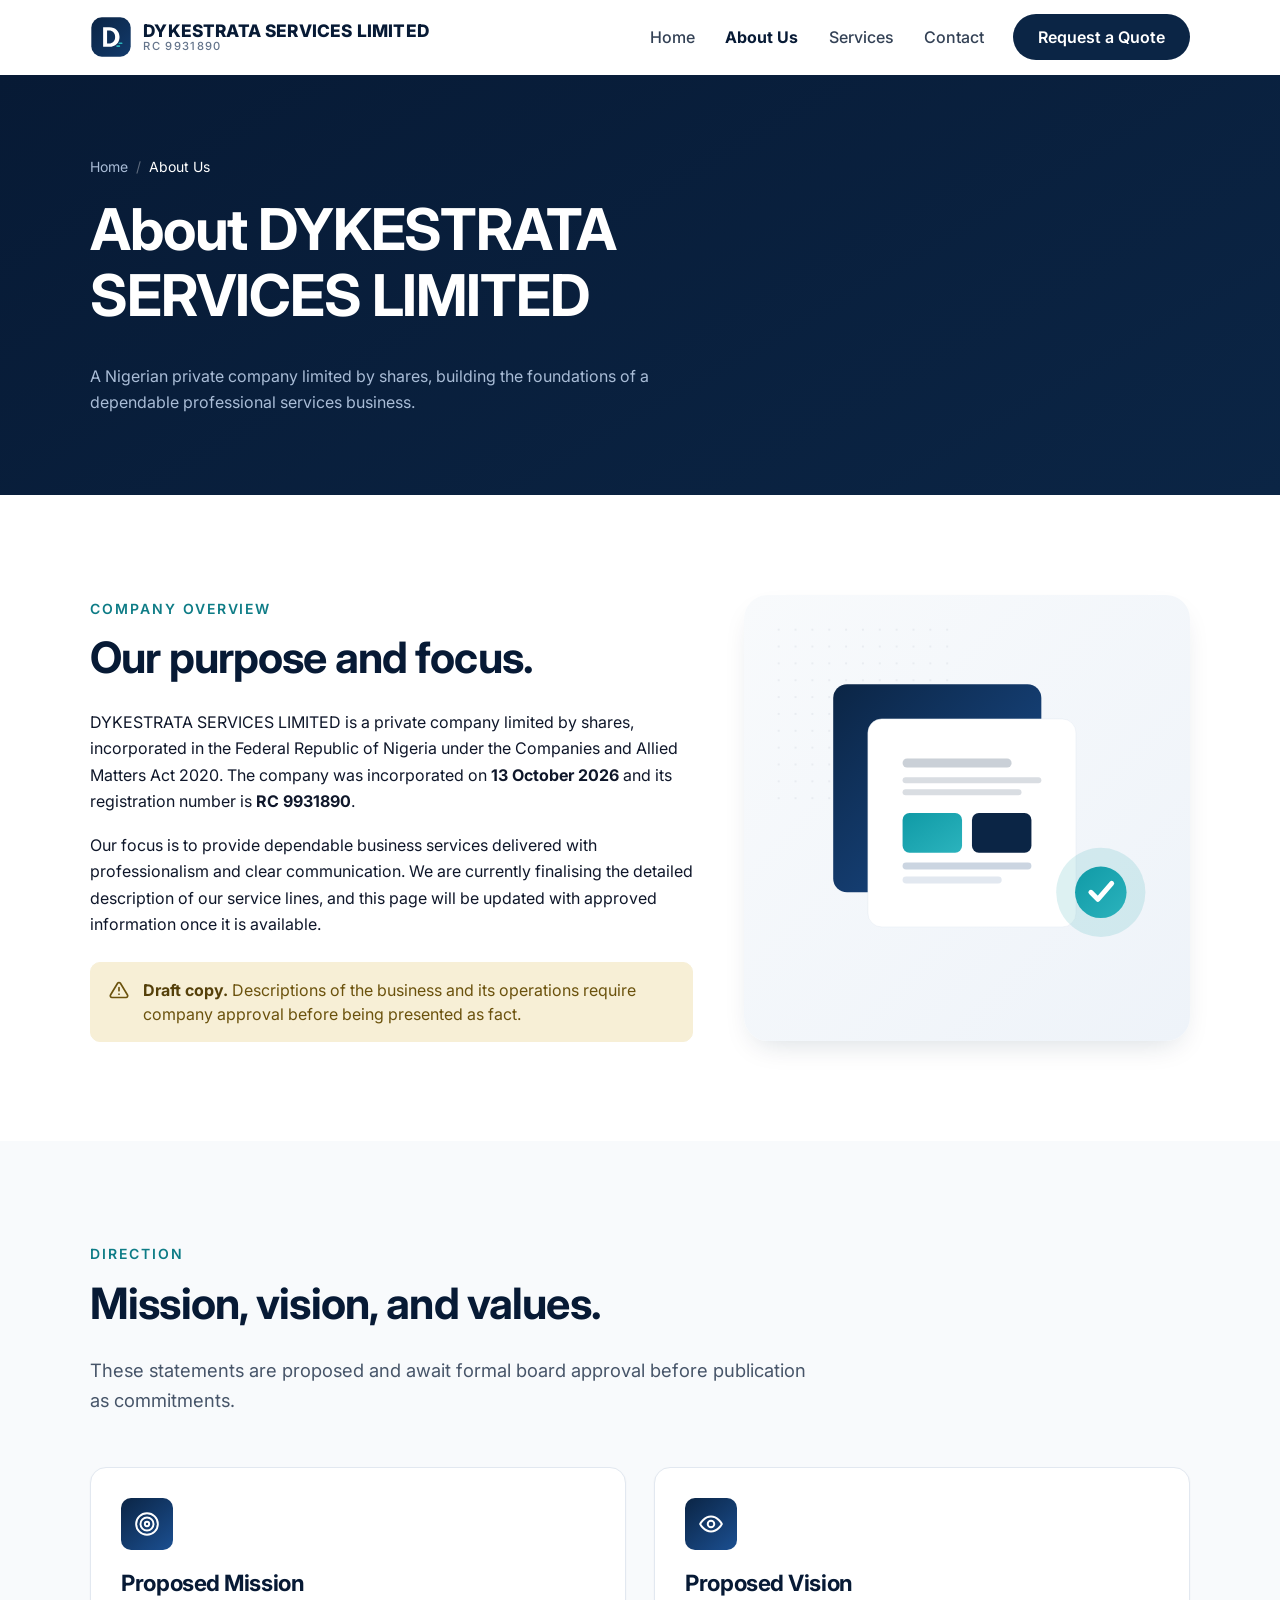
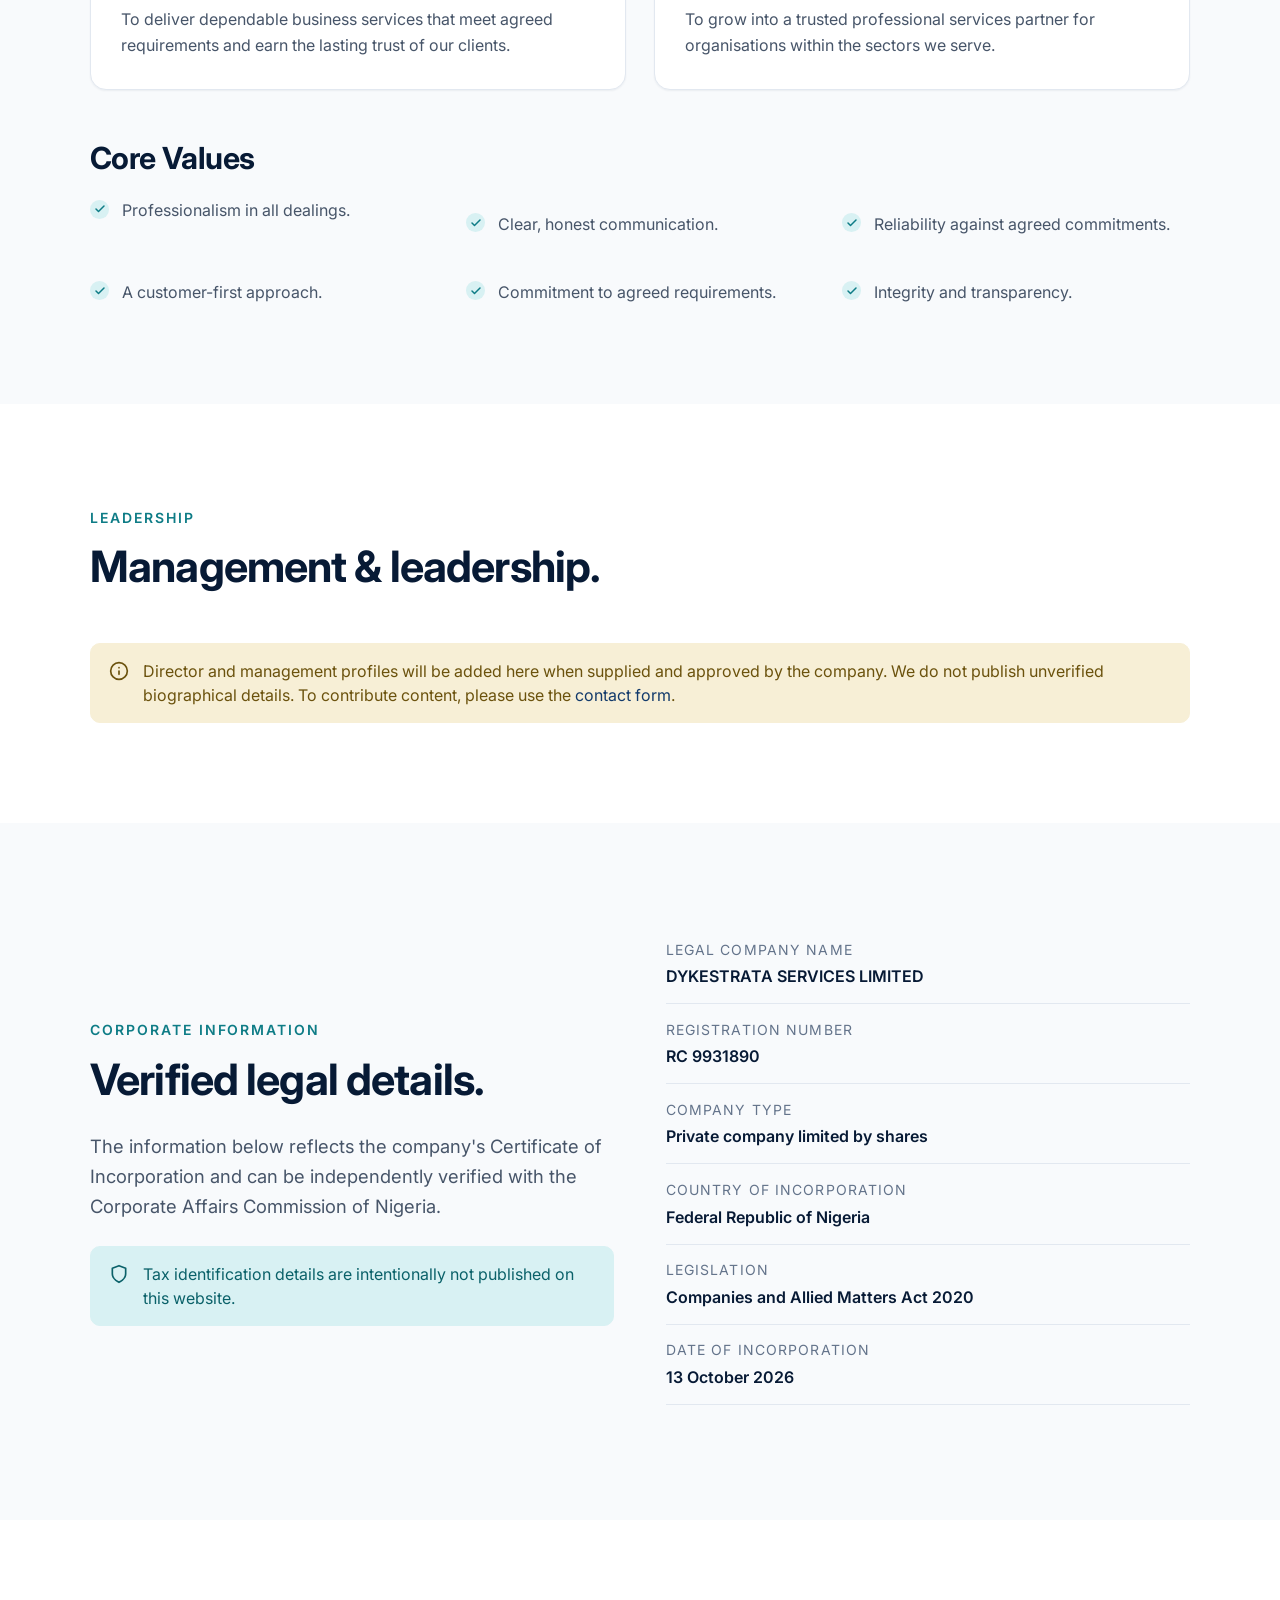
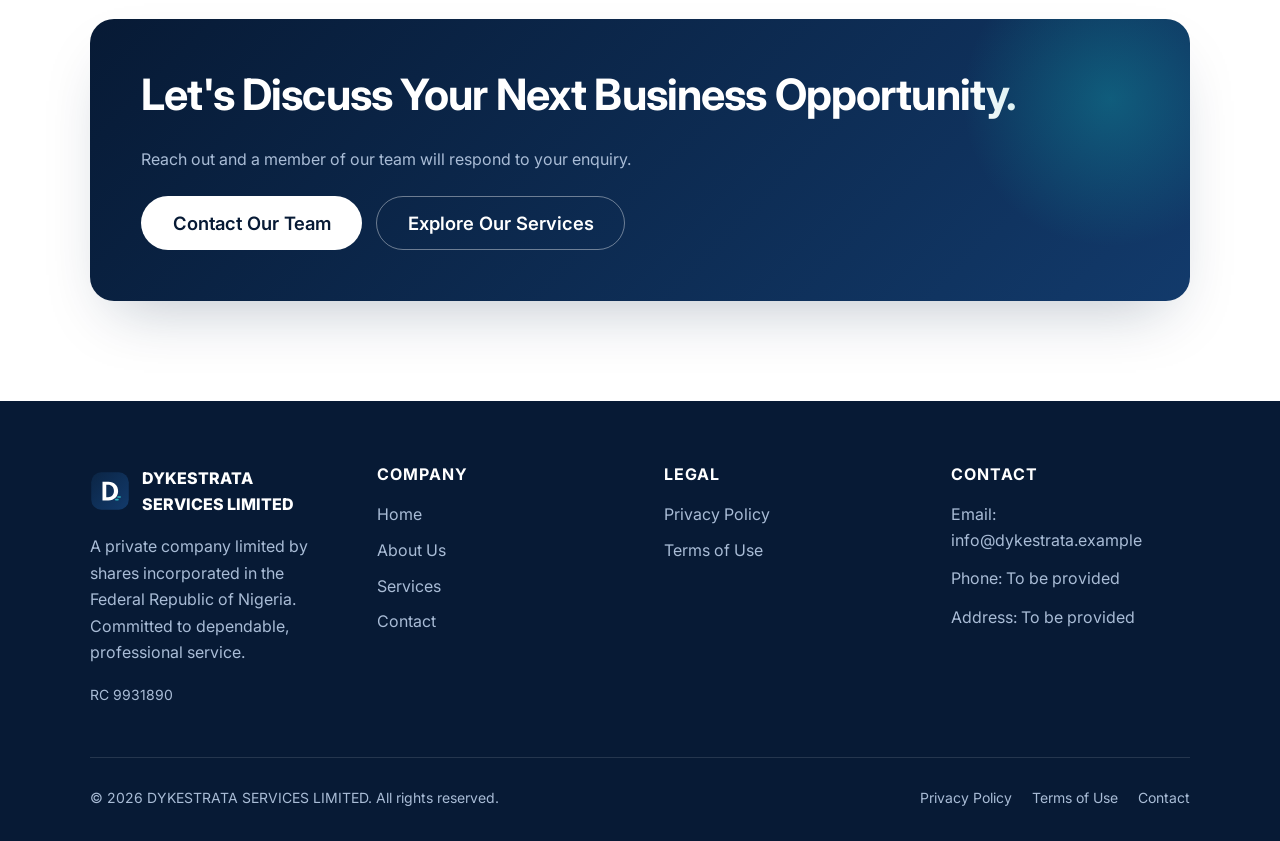
==== about.html @ 7f54332a "Initial commit: DYKESTRATA SERVICES LIMITED corporate website Semantic HTML5 pages (home, about, ser" ====
<!DOCTYPE html>
<html lang="en-NG">
<head>
  <meta charset="utf-8">
  <meta name="viewport" content="width=device-width, initial-scale=1">
  <title>About Us | DYKESTRATA SERVICES LIMITED (RC 9931890)</title>
  <meta name="description" content="Learn about DYKESTRATA SERVICES LIMITED, a Nigerian private company limited by shares (RC 9931890) incorporated under the Companies and Allied Matters Act 2020.">
  <link rel="canonical" href="https://www.dykestrata.example/about.html">
  <meta name="theme-color" content="#0b2545">
  <meta name="robots" content="index,follow">

  <meta property="og:type" content="website">
  <meta property="og:site_name" content="DYKESTRATA SERVICES LIMITED">
  <meta property="og:title" content="About DYKESTRATA SERVICES LIMITED">
  <meta property="og:description" content="A Nigerian private company limited by shares, incorporated under the Companies and Allied Matters Act 2020.">
  <meta property="og:url" content="https://www.dykestrata.example/about.html">
  <meta property="og:image" content="https://www.dykestrata.example/assets/images/og-image.png">
  <meta property="og:locale" content="en_NG">
  <meta name="twitter:card" content="summary_large_image">

  <link rel="icon" href="/favicon.svg" type="image/svg+xml">
  <link rel="apple-touch-icon" href="/favicon.svg">
  <link rel="manifest" href="/site.webmanifest">
  <link rel="preconnect" href="https://fonts.googleapis.com">
  <link rel="preconnect" href="https://fonts.gstatic.com" crossorigin>
  <link rel="stylesheet" href="https://fonts.googleapis.com/css2?family=Inter:wght@400;500;600;700;800&display=swap">
  <link rel="stylesheet" href="assets/css/styles.css">
  <noscript><style>.reveal{opacity:1 !important;transform:none !important}</style></noscript>

  <script type="application/ld+json">
  {
    "@context": "https://schema.org",
    "@type": "AboutPage",
    "name": "About DYKESTRATA SERVICES LIMITED",
    "url": "https://www.dykestrata.example/about.html",
    "mainEntity": {
      "@type": "Organization",
      "name": "DYKESTRATA SERVICES LIMITED",
      "identifier": "RC 9931890",
      "foundingDate": "2026-10-13",
      "address": { "@type": "PostalAddress", "addressCountry": "NG" }
    }
  }
  </script>
</head>
<body>
  <a class="skip-link" href="#main">Skip to main content</a>

  <header class="site-header" id="site-header">
    <div class="container header-inner">
      <a class="brand" href="index.html" aria-label="DYKESTRATA SERVICES LIMITED — home">
        <img class="brand-mark" src="assets/images/logo.svg" alt="" width="42" height="42">
        <span class="brand-text">
          <span class="brand-name" data-bind="company.legalName">DYKESTRATA SERVICES LIMITED</span>
          <span class="brand-sub">RC <span data-bind="company.registrationNumber">9931890</span></span>
        </span>
      </a>
      <button class="nav-toggle" id="navToggle" type="button" aria-expanded="false" aria-controls="primaryNav" aria-label="Toggle navigation menu">
        <span class="nav-toggle-bar"></span>
      </button>
      <nav class="primary-nav" id="primaryNav" aria-label="Primary">
        <ul>
          <li><a href="index.html">Home</a></li>
          <li><a href="about.html">About Us</a></li>
          <li><a href="services.html">Services</a></li>
          <li><a href="contact.html">Contact</a></li>
        </ul>
        <a class="btn btn--primary nav-cta" href="contact.html#enquiry">Request a Quote</a>
      </nav>
    </div>
  </header>

  <main id="main">

    <section class="page-hero">
      <div class="container">
        <ol class="breadcrumb">
          <li><a href="index.html">Home</a></li>
          <li><span aria-current="page">About Us</span></li>
        </ol>
        <h1>About DYKESTRATA SERVICES LIMITED</h1>
        <p>
          A Nigerian private company limited by shares, building the foundations
          of a dependable professional services business.
        </p>
      </div>
    </section>

    <!-- Company overview -->
    <section class="section" aria-labelledby="overview-title">
      <div class="container">
        <div class="split split--wide-left">
          <div class="reveal">
            <span class="eyebrow">Company Overview</span>
            <h2 id="overview-title">Our purpose and focus.</h2>
            <p>
              DYKESTRATA SERVICES LIMITED is a private company limited by shares,
              incorporated in the Federal Republic of Nigeria under the Companies
              and Allied Matters Act 2020. The company was incorporated on
              <strong>13 October 2026</strong> and its registration number is
              <strong>RC 9931890</strong>.
            </p>
            <p>
              Our focus is to provide dependable business services delivered with
              professionalism and clear communication. We are currently finalising
              the detailed description of our service lines, and this page will be
              updated with approved information once it is available.
            </p>
            <div class="notice" style="margin-top:1.5rem;">
              <svg width="20" height="20" viewBox="0 0 24 24" fill="none" stroke="currentColor" stroke-width="2" stroke-linecap="round" stroke-linejoin="round" aria-hidden="true"><path d="M12 9v4M12 17h.01"/><path d="M10.3 3.9 1.8 18a2 2 0 0 0 1.7 3h17a2 2 0 0 0 1.7-3L13.7 3.9a2 2 0 0 0-3.4 0Z"/></svg>
              <span><strong>Draft copy.</strong> Descriptions of the business and its operations require company approval before being presented as fact.</span>
            </div>
          </div>
          <figure style="margin:0;border-radius:var(--radius-lg);overflow:hidden;box-shadow:var(--shadow-md);">
            <img src="assets/images/about.svg" alt="Abstract illustration representing company structure and planning" width="900" height="900" loading="lazy">
          </figure>
        </div>
      </div>
    </section>

    <!-- Mission & vision (pending approval) -->
    <section class="section section--alt" aria-labelledby="mission-title">
      <div class="container">
        <div class="section-head">
          <span class="eyebrow">Direction</span>
          <h2 id="mission-title">Mission, vision, and values.</h2>
          <p class="lede">These statements are proposed and await formal board approval before publication as commitments.</p>
        </div>
        <div class="grid grid-2">
          <article class="card reveal">
            <div class="card-icon" aria-hidden="true">
              <svg viewBox="0 0 24 24" fill="none" stroke="currentColor" stroke-width="1.8" stroke-linecap="round" stroke-linejoin="round"><circle cx="12" cy="12" r="10"/><circle cx="12" cy="12" r="6"/><circle cx="12" cy="12" r="2"/></svg>
            </div>
            <h3>Proposed Mission</h3>
            <p>To deliver dependable business services that meet agreed requirements and earn the lasting trust of our clients.</p>
          </article>
          <article class="card reveal">
            <div class="card-icon" aria-hidden="true">
              <svg viewBox="0 0 24 24" fill="none" stroke="currentColor" stroke-width="1.8" stroke-linecap="round" stroke-linejoin="round"><path d="M2 12s3.5-7 10-7 10 7 10 7-3.5 7-10 7-10-7-10-7Z"/><circle cx="12" cy="12" r="3"/></svg>
            </div>
            <h3>Proposed Vision</h3>
            <p>To grow into a trusted professional services partner for organisations within the sectors we serve.</p>
          </article>
        </div>

        <h3 style="margin-top:3rem;">Core Values</h3>
        <ul class="check-list grid grid-2" style="margin-top:1rem;">
          <li>Professionalism in all dealings.</li>
          <li>Clear, honest communication.</li>
          <li>Reliability against agreed commitments.</li>
          <li>A customer-first approach.</li>
          <li>Commitment to agreed requirements.</li>
          <li>Integrity and transparency.</li>
        </ul>
      </div>
    </section>

    <!-- Leadership (pending) -->
    <section class="section" aria-labelledby="leadership-title">
      <div class="container">
        <div class="section-head">
          <span class="eyebrow">Leadership</span>
          <h2 id="leadership-title">Management &amp; leadership.</h2>
        </div>
        <div class="notice">
          <svg width="20" height="20" viewBox="0 0 24 24" fill="none" stroke="currentColor" stroke-width="2" stroke-linecap="round" stroke-linejoin="round" aria-hidden="true"><circle cx="12" cy="12" r="10"/><path d="M12 16v-4M12 8h.01"/></svg>
          <span>
            Director and management profiles will be added here when supplied and
            approved by the company. We do not publish unverified biographical
            details. To contribute content, please use the
            <a href="contact.html">contact form</a>.
          </span>
        </div>
      </div>
    </section>

    <!-- Legal company information -->
    <section class="section section--alt" aria-labelledby="legal-title">
      <div class="container">
        <div class="split">
          <div class="reveal">
            <span class="eyebrow">Corporate Information</span>
            <h2 id="legal-title">Verified legal details.</h2>
            <p class="lede">
              The information below reflects the company's Certificate of
              Incorporation and can be independently verified with the Corporate
              Affairs Commission of Nigeria.
            </p>
            <div class="notice notice--info" style="margin-top:1.5rem;">
              <svg width="20" height="20" viewBox="0 0 24 24" fill="none" stroke="currentColor" stroke-width="2" stroke-linecap="round" stroke-linejoin="round" aria-hidden="true"><path d="M12 22s8-4 8-10V5l-8-3-8 3v7c0 6 8 10 8 10Z"/></svg>
              <span>Tax identification details are intentionally not published on this website.</span>
            </div>
          </div>
          <dl class="definition-list reveal">
            <div>
              <dt>Legal Company Name</dt>
              <dd>DYKESTRATA SERVICES LIMITED</dd>
            </div>
            <div>
              <dt>Registration Number</dt>
              <dd>RC 9931890</dd>
            </div>
            <div>
              <dt>Company Type</dt>
              <dd>Private company limited by shares</dd>
            </div>
            <div>
              <dt>Country of Incorporation</dt>
              <dd>Federal Republic of Nigeria</dd>
            </div>
            <div>
              <dt>Legislation</dt>
              <dd>Companies and Allied Matters Act 2020</dd>
            </div>
            <div>
              <dt>Date of Incorporation</dt>
              <dd>13 October 2026</dd>
            </div>
          </dl>
        </div>
      </div>
    </section>

    <!-- CTA -->
    <section class="section" aria-labelledby="about-cta">
      <div class="container">
        <div class="cta-band reveal">
          <h2 id="about-cta">Let's Discuss Your Next Business Opportunity.</h2>
          <p>Reach out and a member of our team will respond to your enquiry.</p>
          <div class="btn-row">
            <a class="btn btn--on-dark btn--lg" href="contact.html">Contact Our Team</a>
            <a class="btn btn--outline-light btn--lg" href="services.html">Explore Our Services</a>
          </div>
        </div>
      </div>
    </section>

  </main>

  <footer class="site-footer">
    <div class="container">
      <div class="footer-grid">
        <div>
          <a class="footer-brand" href="index.html">
            <img src="assets/images/logo.svg" alt="" width="40" height="40">
            <span>DYKESTRATA SERVICES LIMITED</span>
          </a>
          <p>A private company limited by shares incorporated in the Federal Republic of Nigeria. Committed to dependable, professional service.</p>
          <p class="reg-line">RC 9931890</p>
        </div>
        <div>
          <h2>Company</h2>
          <ul class="footer-links">
            <li><a href="index.html">Home</a></li>
            <li><a href="about.html">About Us</a></li>
            <li><a href="services.html">Services</a></li>
            <li><a href="contact.html">Contact</a></li>
          </ul>
        </div>
        <div>
          <h2>Legal</h2>
          <ul class="footer-links">
            <li><a href="privacy.html">Privacy Policy</a></li>
            <li><a href="terms.html">Terms of Use</a></li>
          </ul>
        </div>
        <div>
          <h2>Contact</h2>
          <ul class="footer-contact">
            <li>Email: <a data-bind="contact.email" data-bind-type="email" href="mailto:info@dykestrata.example" title="Placeholder — to be confirmed">info@dykestrata.example</a></li>
            <li>Phone: <span class="is-placeholder" data-bind="contact.phone" data-bind-type="phone" title="Placeholder — to be confirmed">To be provided</span></li>
            <li>Address: <span class="is-placeholder" data-bind="contact.addressLine" title="Placeholder — to be confirmed">To be provided</span></li>
          </ul>
        </div>
      </div>
      <div class="footer-legal">
        <p>&copy; <span data-year>2026</span> DYKESTRATA SERVICES LIMITED. All rights reserved.</p>
        <nav aria-label="Legal">
          <a href="privacy.html">Privacy Policy</a>
          <a href="terms.html">Terms of Use</a>
          <a href="contact.html">Contact</a>
        </nav>
      </div>
    </div>
  </footer>

  <button class="back-to-top" id="backToTop" type="button" aria-label="Back to top">
    <svg width="20" height="20" viewBox="0 0 24 24" fill="none" stroke="currentColor" stroke-width="2" stroke-linecap="round" stroke-linejoin="round" aria-hidden="true"><path d="m18 15-6-6-6 6"/></svg>
  </button>

  <script src="assets/js/config.js"></script>
  <script src="assets/js/main.js" defer></script>
</body>
</html>
---- assets/css/styles.css ----
/* =============================================================================
   DYKESTRATA SERVICES LIMITED — Design System & Stylesheet
   -----------------------------------------------------------------------------
   Brand palette is configurable via the CSS custom properties in :root.
   Edit these values (and optionally assets/js/config.js) to re-theme the site.
   ============================================================================= */

/* -----------------------------------------------------------------------------
   1. Design tokens
   -------------------------------------------------------------------------- */
:root {
  /* Brand colours */
  --navy-900: #071a35;
  --navy-800: #0b2545;
  --navy-700: #123a6b;
  --navy-600: #1b4f91;
  --navy-500: #2f6bb5;

  --slate-700: #334155;
  --slate-600: #475569;
  --slate-500: #64748b;
  --slate-400: #94a3b8;
  --slate-300: #cbd5e1;
  --slate-200: #e2e8f0;
  --slate-100: #f1f5f9;
  --slate-50: #f8fafc;

  --teal-700: #0a6169;
  --teal-600: #0e7c86;
  --teal-500: #109aa6;
  --teal-400: #2bb3bd;
  --teal-100: #d8f1f3;

  --gold-500: #c9a227;
  --gold-100: #f7efd6;

  --white: #ffffff;
  --success-bg: #e7f6ec;
  --success-fg: #1c7a3e;
  --error-bg: #fdeaea;
  --error-fg: #b3261e;

  /* Semantic tokens */
  --bg: var(--white);
  --bg-alt: var(--slate-50);
  --bg-dark: var(--navy-900);
  --text: #0f172a;
  --text-muted: var(--slate-600);
  --text-invert: #eaf1fb;
  --text-invert-muted: #a9bcd6;
  --border: var(--slate-200);
  --border-strong: var(--slate-300);

  --primary: var(--navy-800);
  --primary-hover: var(--navy-700);
  --accent: var(--teal-600);
  --accent-hover: var(--teal-700);

  /* Typography */
  --font-sans: "Inter", "Segoe UI", "Helvetica Neue", Arial, system-ui,
    -apple-system, sans-serif;
  --font-mono: ui-monospace, "SFMono-Regular", "Cascadia Code", Consolas,
    monospace;

  --fs-300: clamp(0.8rem, 0.77rem + 0.15vw, 0.875rem);
  --fs-400: clamp(0.95rem, 0.92rem + 0.15vw, 1rem);
  --fs-500: clamp(1.05rem, 1rem + 0.25vw, 1.15rem);
  --fs-600: clamp(1.2rem, 1.1rem + 0.5vw, 1.4rem);
  --fs-700: clamp(1.45rem, 1.25rem + 1vw, 1.9rem);
  --fs-800: clamp(1.8rem, 1.4rem + 2vw, 2.7rem);
  --fs-900: clamp(2.2rem, 1.6rem + 3.2vw, 3.6rem);

  --lh-tight: 1.15;
  --lh-snug: 1.35;
  --lh-normal: 1.65;

  /* Layout */
  --container: 1180px;
  --gutter: clamp(1.1rem, 4vw, 2.5rem);
  --section-y: clamp(3.5rem, 3rem + 4vw, 6.5rem);

  --radius-xs: 6px;
  --radius-sm: 10px;
  --radius: 16px;
  --radius-lg: 24px;
  --radius-pill: 999px;

  --shadow-xs: 0 1px 2px rgba(11, 37, 69, 0.06);
  --shadow-sm: 0 4px 12px rgba(11, 37, 69, 0.07);
  --shadow-md: 0 12px 30px -12px rgba(11, 37, 69, 0.18);
  --shadow-lg: 0 28px 60px -24px rgba(11, 37, 69, 0.28);

  --ring: 0 0 0 3px rgba(16, 154, 166, 0.45);
  --header-h: 74px;
  --transition: 220ms cubic-bezier(0.22, 0.61, 0.36, 1);
}

/* -----------------------------------------------------------------------------
   2. Reset
   -------------------------------------------------------------------------- */
*,
*::before,
*::after {
  box-sizing: border-box;
}

html {
  -webkit-text-size-adjust: 100%;
  scroll-behavior: smooth;
  scroll-padding-top: calc(var(--header-h) + 16px);
}

body {
  margin: 0;
  font-family: var(--font-sans);
  font-size: var(--fs-400);
  line-height: var(--lh-normal);
  color: var(--text);
  background: var(--bg);
  -webkit-font-smoothing: antialiased;
  text-rendering: optimizeLegibility;
  overflow-x: hidden;
}

body.nav-open {
  overflow: hidden;
}

img,
svg,
video {
  max-width: 100%;
  height: auto;
  display: block;
}

h1,
h2,
h3,
h4,
h5 {
  margin: 0 0 0.6em;
  font-weight: 700;
  line-height: var(--lh-tight);
  letter-spacing: -0.02em;
  color: var(--navy-900);
}

h1 {
  font-size: var(--fs-900);
}
h2 {
  font-size: var(--fs-800);
}
h3 {
  font-size: var(--fs-700);
  line-height: var(--lh-snug);
}
h4 {
  font-size: var(--fs-600);
  line-height: var(--lh-snug);
}

p {
  margin: 0 0 1.1em;
}

p:last-child {
  margin-bottom: 0;
}

a {
  color: var(--navy-700);
  text-decoration: none;
  transition: color var(--transition);
}

a:hover {
  color: var(--accent);
}

ul,
ol {
  margin: 0 0 1.1em;
  padding-left: 1.25em;
}

li + li {
  margin-top: 0.35em;
}

button {
  font: inherit;
}

:focus-visible {
  outline: 2px solid var(--teal-500);
  outline-offset: 3px;
  border-radius: 4px;
}

::selection {
  background: var(--teal-500);
  color: var(--white);
}

/* -----------------------------------------------------------------------------
   3. Layout helpers
   -------------------------------------------------------------------------- */
.container {
  width: 100%;
  max-width: var(--container);
  margin-inline: auto;
  padding-inline: var(--gutter);
}

.section {
  padding-block: var(--section-y);
}

.section--alt {
  background: var(--bg-alt);
}

.section--dark {
  background: var(--bg-dark);
  color: var(--text-invert);
}

.section--dark h1,
.section--dark h2,
.section--dark h3,
.section--dark h4 {
  color: var(--white);
}

.section--dark p,
.section--dark li {
  color: var(--text-invert-muted);
}

.section--tight {
  padding-block: clamp(2.5rem, 2rem + 3vw, 4rem);
}

.section-head {
  max-width: 720px;
  margin-bottom: clamp(2rem, 4vw, 3.25rem);
}

.section-head--center {
  margin-inline: auto;
  text-align: center;
}

.eyebrow {
  display: inline-block;
  margin-bottom: 0.85rem;
  font-size: var(--fs-300);
  font-weight: 600;
  letter-spacing: 0.14em;
  text-transform: uppercase;
  color: var(--accent);
}

.section--dark .eyebrow {
  color: var(--teal-400);
}

.lede {
  font-size: var(--fs-500);
  color: var(--text-muted);
}

.section--dark .lede {
  color: var(--text-invert-muted);
}

.grid {
  display: grid;
  gap: clamp(1.1rem, 2.5vw, 1.75rem);
}

.grid-2 {
  grid-template-columns: repeat(auto-fit, minmax(min(100%, 320px), 1fr));
}

.grid-3 {
  grid-template-columns: repeat(auto-fit, minmax(min(100%, 290px), 1fr));
}

.grid-4 {
  grid-template-columns: repeat(auto-fit, minmax(min(100%, 230px), 1fr));
}

.split {
  display: grid;
  gap: clamp(1.75rem, 4vw, 3.5rem);
  align-items: center;
}

@media (min-width: 900px) {
  .split {
    grid-template-columns: 1fr 1fr;
  }
  .split--wide-left {
    grid-template-columns: 1.15fr 0.85fr;
  }
  .split--wide-right {
    grid-template-columns: 0.85fr 1.15fr;
  }
}

.stack-sm > * + * {
  margin-top: 0.5rem;
}
.stack > * + * {
  margin-top: 1rem;
}
.stack-lg > * + * {
  margin-top: 1.75rem;
}

.text-center {
  text-align: center;
}

/* -----------------------------------------------------------------------------
   4. Buttons
   -------------------------------------------------------------------------- */
.btn {
  --btn-bg: var(--primary);
  --btn-fg: var(--white);
  --btn-border: transparent;
  display: inline-flex;
  align-items: center;
  justify-content: center;
  gap: 0.55rem;
  padding: 0.8rem 1.5rem;
  min-height: 46px;
  border: 1.5px solid var(--btn-border);
  border-radius: var(--radius-pill);
  background: var(--btn-bg);
  color: var(--btn-fg);
  font-size: var(--fs-400);
  font-weight: 600;
  line-height: 1;
  text-align: center;
  cursor: pointer;
  transition: transform var(--transition), background var(--transition),
    color var(--transition), box-shadow var(--transition),
    border-color var(--transition);
}

.btn:hover {
  color: var(--btn-fg);
  transform: translateY(-2px);
  box-shadow: var(--shadow-md);
}

.btn:active {
  transform: translateY(0);
}

.btn:focus-visible {
  outline: 2px solid var(--teal-400);
  outline-offset: 3px;
}

.btn--primary {
  --btn-bg: var(--primary);
  --btn-fg: var(--white);
}
.btn--primary:hover {
  --btn-bg: var(--primary-hover);
}

.btn--accent {
  --btn-bg: var(--accent);
  --btn-fg: var(--white);
}
.btn--accent:hover {
  --btn-bg: var(--accent-hover);
}

.btn--ghost {
  --btn-bg: transparent;
  --btn-fg: var(--navy-800);
  --btn-border: var(--border-strong);
}
.btn--ghost:hover {
  --btn-bg: var(--navy-800);
  --btn-fg: var(--white);
  --btn-border: var(--navy-800);
}

.btn--on-dark {
  --btn-bg: var(--white);
  --btn-fg: var(--navy-900);
}
.btn--on-dark:hover {
  --btn-bg: var(--teal-400);
  --btn-fg: var(--navy-900);
}

.btn--outline-light {
  --btn-bg: transparent;
  --btn-fg: var(--white);
  --btn-border: rgba(255, 255, 255, 0.4);
}
.btn--outline-light:hover {
  --btn-bg: rgba(255, 255, 255, 0.12);
  --btn-fg: var(--white);
  --btn-border: var(--white);
}

.btn--lg {
  padding: 1rem 1.9rem;
  min-height: 54px;
  font-size: var(--fs-500);
}

.btn--block {
  width: 100%;
}

.btn[disabled],
.btn.is-loading {
  opacity: 0.65;
  cursor: not-allowed;
  transform: none;
  box-shadow: none;
}

.btn-row {
  display: flex;
  flex-wrap: wrap;
  gap: 0.9rem;
}

.text-link {
  display: inline-flex;
  align-items: center;
  gap: 0.4rem;
  font-weight: 600;
  color: var(--accent);
}

.text-link::after {
  content: "\2192";
  transition: transform var(--transition);
}

.text-link:hover::after {
  transform: translateX(4px);
}

.section--dark .text-link {
  color: var(--teal-400);
}

/* -----------------------------------------------------------------------------
   5. Skip link
   -------------------------------------------------------------------------- */
.skip-link {
  position: absolute;
  left: 50%;
  top: -100px;
  transform: translateX(-50%);
  z-index: 200;
  padding: 0.7rem 1.2rem;
  background: var(--navy-900);
  color: var(--white);
  border-radius: 0 0 var(--radius-sm) var(--radius-sm);
  font-weight: 600;
  transition: top var(--transition);
}

.skip-link:focus {
  top: 0;
  color: var(--white);
}

/* -----------------------------------------------------------------------------
   6. Header & navigation
   -------------------------------------------------------------------------- */
.site-header {
  position: sticky;
  top: 0;
  z-index: 100;
  background: rgba(255, 255, 255, 0.92);
  backdrop-filter: saturate(180%) blur(12px);
  border-bottom: 1px solid transparent;
  transition: border-color var(--transition), box-shadow var(--transition),
    background var(--transition);
}

.site-header.is-scrolled {
  border-bottom-color: var(--border);
  box-shadow: var(--shadow-xs);
  background: rgba(255, 255, 255, 0.97);
}

.header-inner {
  display: flex;
  align-items: center;
  justify-content: space-between;
  gap: 1rem;
  min-height: var(--header-h);
}

.brand {
  display: inline-flex;
  align-items: center;
  gap: 0.7rem;
  color: var(--navy-900);
  flex-shrink: 0;
}

.brand:hover {
  color: var(--navy-900);
}

.brand-mark {
  width: 42px;
  height: 42px;
  flex-shrink: 0;
}

.brand-text {
  display: flex;
  flex-direction: column;
  line-height: 1.1;
}

.brand-name {
  font-size: clamp(0.95rem, 2.4vw, 1.08rem);
  font-weight: 800;
  letter-spacing: 0.01em;
}

.brand-sub {
  font-size: 0.7rem;
  font-weight: 500;
  letter-spacing: 0.12em;
  text-transform: uppercase;
  color: var(--slate-500);
}

.primary-nav {
  display: flex;
  align-items: center;
  gap: 0.35rem;
}

.primary-nav ul {
  display: flex;
  align-items: center;
  gap: 0.2rem;
  margin: 0;
  padding: 0;
  list-style: none;
}

.primary-nav li + li {
  margin-top: 0;
}

.primary-nav a:not(.btn) {
  display: inline-block;
  padding: 0.55rem 0.85rem;
  border-radius: var(--radius-sm);
  font-size: var(--fs-400);
  font-weight: 500;
  color: var(--slate-700);
}

.primary-nav a:not(.btn):hover {
  color: var(--navy-900);
  background: var(--slate-100);
}

.primary-nav a[aria-current="page"] {
  color: var(--navy-900);
  font-weight: 700;
}

.primary-nav .nav-cta {
  margin-left: 0.6rem;
}

.nav-toggle {
  display: none;
  width: 46px;
  height: 46px;
  padding: 0;
  border: 1px solid var(--border);
  border-radius: var(--radius-sm);
  background: var(--white);
  cursor: pointer;
  align-items: center;
  justify-content: center;
}

.nav-toggle-bar,
.nav-toggle-bar::before,
.nav-toggle-bar::after {
  display: block;
  width: 20px;
  height: 2px;
  border-radius: 2px;
  background: var(--navy-800);
  transition: transform var(--transition), opacity var(--transition);
}

.nav-toggle-bar::before,
.nav-toggle-bar::after {
  content: "";
  position: absolute;
}

.nav-toggle-bar::before {
  transform: translateY(-6px);
}
.nav-toggle-bar::after {
  transform: translateY(6px);
}

.nav-toggle[aria-expanded="true"] .nav-toggle-bar {
  background: transparent;
}
.nav-toggle[aria-expanded="true"] .nav-toggle-bar::before {
  transform: rotate(45deg);
}
.nav-toggle[aria-expanded="true"] .nav-toggle-bar::after {
  transform: rotate(-45deg);
}

@media (max-width: 940px) {
  .nav-toggle {
    display: inline-flex;
    position: relative;
  }

  .primary-nav {
    position: fixed;
    inset: var(--header-h) 0 auto 0;
    flex-direction: column;
    align-items: stretch;
    gap: 0.35rem;
    padding: 1.25rem var(--gutter) 2rem;
    background: var(--white);
    border-bottom: 1px solid var(--border);
    box-shadow: var(--shadow-lg);
    max-height: calc(100dvh - var(--header-h));
    overflow-y: auto;
    transform: translateY(-12px);
    opacity: 0;
    visibility: hidden;
    transition: transform var(--transition), opacity var(--transition),
      visibility var(--transition);
  }

  .primary-nav.is-open {
    transform: translateY(0);
    opacity: 1;
    visibility: visible;
  }

  .primary-nav ul {
    flex-direction: column;
    align-items: stretch;
    gap: 0.15rem;
  }

  .primary-nav a:not(.btn) {
    padding: 0.85rem 0.9rem;
    font-size: var(--fs-500);
    border-bottom: 1px solid var(--slate-100);
    border-radius: 0;
  }

  .primary-nav a:not(.btn):hover {
    background: transparent;
    color: var(--accent);
  }

  .primary-nav .nav-cta {
    margin: 0.9rem 0 0;
  }
}

/* -----------------------------------------------------------------------------
   7. Hero
   -------------------------------------------------------------------------- */
.hero {
  position: relative;
  overflow: hidden;
  background: linear-gradient(160deg, var(--navy-900) 0%, var(--navy-800) 55%, var(--navy-700) 100%);
  color: var(--text-invert);
  padding-block: clamp(3.5rem, 3rem + 6vw, 7rem);
}

.hero::before {
  content: "";
  position: absolute;
  inset: 0;
  background-image: radial-gradient(
      circle at 82% 12%,
      rgba(16, 154, 166, 0.35),
      transparent 45%
    ),
    radial-gradient(circle at 12% 88%, rgba(47, 107, 181, 0.4), transparent 42%);
  pointer-events: none;
}

.hero > .container {
  position: relative;
  z-index: 1;
}

.hero-grid {
  display: grid;
  gap: clamp(2rem, 5vw, 3.5rem);
  align-items: center;
}

@media (min-width: 960px) {
  .hero-grid {
    grid-template-columns: 1.05fr 0.95fr;
  }
}

.hero h1 {
  color: var(--white);
  margin-bottom: 0.5em;
}

.hero .lede {
  color: var(--text-invert-muted);
  max-width: 46ch;
}

.hero .btn-row {
  margin-top: 1.75rem;
}

.hero-badge {
  display: inline-flex;
  align-items: center;
  gap: 0.5rem;
  padding: 0.4rem 0.9rem;
  margin-bottom: 1.25rem;
  border: 1px solid rgba(255, 255, 255, 0.22);
  border-radius: var(--radius-pill);
  background: rgba(255, 255, 255, 0.07);
  font-size: var(--fs-300);
  font-weight: 600;
  letter-spacing: 0.06em;
  text-transform: uppercase;
  color: var(--teal-400);
}

.hero-visual {
  border-radius: var(--radius-lg);
  overflow: hidden;
  box-shadow: var(--shadow-lg);
  border: 1px solid rgba(255, 255, 255, 0.12);
}

.hero-stats {
  display: grid;
  grid-template-columns: repeat(auto-fit, minmax(140px, 1fr));
  gap: 1rem;
  margin-top: 2.5rem;
  padding-top: 2rem;
  border-top: 1px solid rgba(255, 255, 255, 0.14);
}

.hero-stat strong {
  display: block;
  font-size: var(--fs-600);
  color: var(--white);
}

.hero-stat span {
  font-size: var(--fs-300);
  color: var(--text-invert-muted);
}

/* -----------------------------------------------------------------------------
   8. Notice / banner
   -------------------------------------------------------------------------- */
.notice {
  display: flex;
  align-items: flex-start;
  gap: 0.85rem;
  padding: 0.95rem 1.15rem;
  border-radius: var(--radius-sm);
  border: 1px solid var(--gold-100);
  background: var(--gold-100);
  color: #6b520d;
  font-size: var(--fs-400);
  line-height: 1.5;
}

.notice strong {
  color: #55400a;
}

.notice svg {
  flex-shrink: 0;
  margin-top: 2px;
}

.notice--info {
  border-color: var(--teal-100);
  background: var(--teal-100);
  color: var(--teal-700);
}
.notice--info strong {
  color: var(--teal-700);
}

/* -----------------------------------------------------------------------------
   9. Cards
   -------------------------------------------------------------------------- */
.card {
  position: relative;
  display: flex;
  flex-direction: column;
  padding: clamp(1.4rem, 2.5vw, 1.9rem);
  background: var(--white);
  border: 1px solid var(--border);
  border-radius: var(--radius);
  box-shadow: var(--shadow-xs);
  transition: transform var(--transition), box-shadow var(--transition),
    border-color var(--transition);
}

.card--interactive:hover {
  transform: translateY(-4px);
  box-shadow: var(--shadow-md);
  border-color: var(--slate-300);
}

.card h3 {
  margin-bottom: 0.5rem;
  font-size: var(--fs-600);
}

.card p {
  color: var(--text-muted);
}

.card .text-link {
  margin-top: auto;
  padding-top: 1rem;
}

.card-icon {
  display: inline-flex;
  align-items: center;
  justify-content: center;
  width: 52px;
  height: 52px;
  margin-bottom: 1.1rem;
  border-radius: var(--radius-sm);
  background: linear-gradient(140deg, var(--navy-800), var(--navy-600));
  color: var(--white);
}

.card-icon svg {
  width: 26px;
  height: 26px;
}

.card--accent .card-icon {
  background: linear-gradient(140deg, var(--teal-600), var(--teal-400));
}

.value-num {
  font-size: var(--fs-600);
  font-weight: 800;
  color: var(--teal-400);
  font-variant-numeric: tabular-nums;
}

.card-badge {
  position: absolute;
  top: 1rem;
  right: 1rem;
  padding: 0.28rem 0.6rem;
  border-radius: var(--radius-pill);
  background: var(--gold-100);
  color: #6b520d;
  font-size: 0.68rem;
  font-weight: 700;
  letter-spacing: 0.05em;
  text-transform: uppercase;
}

/* Placeholder service card (awaiting confirmed content) */
.card--placeholder {
  border-style: dashed;
  background: repeating-linear-gradient(
    -45deg,
    var(--white),
    var(--white) 12px,
    var(--slate-50) 12px,
    var(--slate-50) 24px
  );
}

.card--placeholder .card-icon {
  background: var(--slate-200);
  color: var(--slate-500);
}

.card--placeholder p {
  color: var(--slate-500);
  font-style: italic;
}

/* -----------------------------------------------------------------------------
   10. Feature list / check list
   -------------------------------------------------------------------------- */
.check-list {
  list-style: none;
  margin: 0;
  padding: 0;
}

.check-list li {
  position: relative;
  padding-left: 2rem;
  color: var(--text-muted);
}

.check-list li + li {
  margin-top: 0.85rem;
}

.check-list li::before {
  content: "";
  position: absolute;
  left: 0;
  top: 0.15em;
  width: 1.2rem;
  height: 1.2rem;
  border-radius: 50%;
  background: var(--teal-100) url("data:image/svg+xml,%3Csvg xmlns='http://www.w3.org/2000/svg' viewBox='0 0 24 24' fill='none' stroke='%230e7c86' stroke-width='3' stroke-linecap='round' stroke-linejoin='round'%3E%3Cpath d='M20 6 9 17l-5-5'/%3E%3C/svg%3E")
    center / 0.75rem no-repeat;
}

.section--dark .check-list li {
  color: var(--text-invert-muted);
}

/* -----------------------------------------------------------------------------
   11. Stats strip
   -------------------------------------------------------------------------- */
.stats {
  display: grid;
  gap: 1.25rem;
  grid-template-columns: repeat(auto-fit, minmax(min(100%, 200px), 1fr));
}

.stat {
  padding: 1.5rem;
  border-radius: var(--radius);
  background: var(--white);
  border: 1px solid var(--border);
  text-align: center;
}

.stat strong {
  display: block;
  font-size: var(--fs-700);
  color: var(--navy-800);
}

.stat span {
  font-size: var(--fs-300);
  color: var(--text-muted);
}

/* -----------------------------------------------------------------------------
   12. CTA band
   -------------------------------------------------------------------------- */
.cta-band {
  position: relative;
  overflow: hidden;
  border-radius: var(--radius-lg);
  padding: clamp(2rem, 4vw, 3.5rem);
  background: linear-gradient(135deg, var(--navy-900), var(--navy-700));
  color: var(--text-invert);
  box-shadow: var(--shadow-lg);
}

.cta-band::after {
  content: "";
  position: absolute;
  right: -80px;
  top: -80px;
  width: 320px;
  height: 320px;
  border-radius: 50%;
  background: radial-gradient(circle, rgba(16, 154, 166, 0.4), transparent 65%);
  pointer-events: none;
}

.cta-band h2 {
  color: var(--white);
  position: relative;
}

.cta-band p {
  color: var(--text-invert-muted);
  position: relative;
  max-width: 60ch;
}

.cta-band .btn-row {
  position: relative;
  margin-top: 1.5rem;
}

/* -----------------------------------------------------------------------------
   13. Page hero (interior pages)
   -------------------------------------------------------------------------- */
.page-hero {
  background: linear-gradient(150deg, var(--navy-900), var(--navy-800));
  color: var(--text-invert);
  padding-block: clamp(3rem, 2.5rem + 5vw, 5rem);
}

.page-hero h1 {
  color: var(--white);
  max-width: 18ch;
}

.page-hero p {
  max-width: 62ch;
  color: var(--text-invert-muted);
}

.breadcrumb {
  display: flex;
  flex-wrap: wrap;
  gap: 0.5rem;
  align-items: center;
  margin-bottom: 1.1rem;
  font-size: var(--fs-300);
  color: var(--text-invert-muted);
  list-style: none;
  padding: 0;
}

.breadcrumb li {
  display: flex;
  align-items: center;
  gap: 0.5rem;
  margin: 0;
}

.breadcrumb li + li::before {
  content: "/";
  color: rgba(255, 255, 255, 0.35);
}

.breadcrumb a {
  color: var(--text-invert-muted);
}

.breadcrumb a:hover {
  color: var(--white);
}

.breadcrumb [aria-current="page"] {
  color: var(--white);
}

/* -----------------------------------------------------------------------------
   14. Forms
   -------------------------------------------------------------------------- */
.form {
  display: grid;
  gap: 1.15rem;
}

.form-grid {
  display: grid;
  gap: 1.15rem;
}

@media (min-width: 640px) {
  .form-grid--2 {
    grid-template-columns: 1fr 1fr;
  }
}

.field {
  display: flex;
  flex-direction: column;
  gap: 0.4rem;
}

.field > label,
.field-label {
  font-size: var(--fs-400);
  font-weight: 600;
  color: var(--navy-900);
}

.field .hint {
  font-size: var(--fs-300);
  color: var(--slate-500);
}

.field .req {
  color: var(--error-fg);
  margin-left: 2px;
}

input,
select,
textarea {
  width: 100%;
  padding: 0.75rem 0.9rem;
  font: inherit;
  font-size: var(--fs-400);
  color: var(--text);
  background: var(--white);
  border: 1.5px solid var(--border-strong);
  border-radius: var(--radius-sm);
  transition: border-color var(--transition), box-shadow var(--transition);
}

textarea {
  min-height: 150px;
  resize: vertical;
}

input::placeholder,
textarea::placeholder {
  color: var(--slate-400);
}

input:focus,
select:focus,
textarea:focus {
  outline: none;
  border-color: var(--teal-500);
  box-shadow: var(--ring);
}

input[aria-invalid="true"],
select[aria-invalid="true"],
textarea[aria-invalid="true"] {
  border-color: var(--error-fg);
  box-shadow: 0 0 0 3px rgba(179, 38, 30, 0.16);
}

.field-error {
  display: none;
  font-size: var(--fs-300);
  font-weight: 500;
  color: var(--error-fg);
}

.field-error.is-visible {
  display: block;
}

.checkbox-field {
  display: flex;
  align-items: flex-start;
  gap: 0.65rem;
}

.checkbox-field input[type="checkbox"] {
  width: 1.15rem;
  height: 1.15rem;
  margin-top: 0.15rem;
  flex-shrink: 0;
  accent-color: var(--accent);
  padding: 0;
}

.checkbox-field label {
  font-size: var(--fs-400);
  color: var(--text-muted);
  font-weight: 400;
}

.honeypot {
  position: absolute;
  left: -9999px;
  width: 1px;
  height: 1px;
  overflow: hidden;
}

.form-status {
  display: none;
  padding: 1rem 1.15rem;
  border-radius: var(--radius-sm);
  font-size: var(--fs-400);
  line-height: 1.5;
}

.form-status.is-visible {
  display: block;
}

.form-status[data-state="success"] {
  background: var(--success-bg);
  color: var(--success-fg);
  border: 1px solid rgba(28, 122, 62, 0.25);
}

.form-status[data-state="error"] {
  background: var(--error-bg);
  color: var(--error-fg);
  border: 1px solid rgba(179, 38, 30, 0.25);
}

.form-status[data-state="setup"] {
  background: var(--gold-100);
  color: #6b520d;
  border: 1px solid rgba(201, 162, 39, 0.4);
}

.spinner {
  width: 1.05em;
  height: 1.05em;
  border: 2px solid rgba(255, 255, 255, 0.4);
  border-top-color: var(--white);
  border-radius: 50%;
  animation: spin 0.7s linear infinite;
  display: none;
}

.btn.is-loading .spinner {
  display: inline-block;
}

.btn.is-loading .btn-label {
  opacity: 0.85;
}

@keyframes spin {
  to {
    transform: rotate(1turn);
  }
}

/* Contact info list */
.contact-info {
  list-style: none;
  margin: 0;
  padding: 0;
}

.contact-info li {
  display: flex;
  gap: 0.9rem;
  padding: 1rem 0;
  border-bottom: 1px solid var(--border);
}

.contact-info li:last-child {
  border-bottom: 0;
}

.contact-info .ci-icon {
  flex-shrink: 0;
  width: 40px;
  height: 40px;
  display: inline-flex;
  align-items: center;
  justify-content: center;
  border-radius: var(--radius-sm);
  background: var(--teal-100);
  color: var(--teal-700);
}

.contact-info dt,
.contact-info .ci-label {
  font-size: var(--fs-300);
  font-weight: 600;
  text-transform: uppercase;
  letter-spacing: 0.08em;
  color: var(--slate-500);
}

.contact-info dd,
.contact-info .ci-value {
  margin: 0.15rem 0 0;
  font-weight: 500;
  color: var(--navy-900);
  overflow-wrap: anywhere;
}

.contact-info .ci-value.is-placeholder {
  color: var(--slate-500);
  font-style: italic;
  font-weight: 400;
}

/* -----------------------------------------------------------------------------
   15. Prose (legal pages)
   -------------------------------------------------------------------------- */
.prose {
  max-width: 74ch;
}

.prose h2 {
  margin-top: 2.4rem;
  font-size: var(--fs-700);
}

.prose h3 {
  margin-top: 1.8rem;
  font-size: var(--fs-600);
}

.prose ul,
.prose ol {
  padding-left: 1.3rem;
}

.prose li {
  color: var(--text-muted);
}

.prose a {
  text-decoration: underline;
  text-underline-offset: 2px;
}

.toc {
  padding: 1.4rem 1.6rem;
  border-radius: var(--radius);
  background: var(--bg-alt);
  border: 1px solid var(--border);
}

.toc h2 {
  margin-top: 0;
  font-size: var(--fs-500);
  text-transform: uppercase;
  letter-spacing: 0.08em;
}

.toc ol {
  margin-bottom: 0;
}

/* -----------------------------------------------------------------------------
   16. Footer
   -------------------------------------------------------------------------- */
.site-footer {
  background: var(--navy-900);
  color: var(--text-invert-muted);
  padding-block: clamp(3rem, 5vw, 4.5rem) 2rem;
}

.site-footer h2,
.site-footer h3 {
  color: var(--white);
  font-size: var(--fs-400);
  letter-spacing: 0.06em;
  text-transform: uppercase;
  margin-bottom: 1.1rem;
}

.footer-grid {
  display: grid;
  gap: clamp(2rem, 4vw, 3rem);
  grid-template-columns: repeat(auto-fit, minmax(min(100%, 220px), 1fr));
}

.footer-brand {
  display: flex;
  align-items: center;
  gap: 0.75rem;
  margin-bottom: 1rem;
  color: var(--white);
  font-weight: 800;
}

.footer-brand:hover {
  color: var(--white);
}

.footer-brand img {
  width: 40px;
  height: 40px;
}

.site-footer p {
  color: var(--text-invert-muted);
}

.footer-links {
  list-style: none;
  margin: 0;
  padding: 0;
}

.footer-links li + li {
  margin-top: 0.6rem;
}

.footer-links a {
  color: var(--text-invert-muted);
}

.footer-links a:hover {
  color: var(--teal-400);
}

.footer-contact {
  list-style: none;
  margin: 0;
  padding: 0;
  font-size: var(--fs-400);
}

.footer-contact li {
  margin-bottom: 0.75rem;
  overflow-wrap: anywhere;
}

.footer-contact a {
  color: var(--text-invert-muted);
}

.footer-contact a:hover {
  color: var(--teal-400);
}

.footer-legal {
  margin-top: clamp(2.5rem, 4vw, 3.5rem);
  padding-top: 1.75rem;
  border-top: 1px solid rgba(255, 255, 255, 0.12);
  display: flex;
  flex-wrap: wrap;
  gap: 0.75rem 1.5rem;
  align-items: center;
  justify-content: space-between;
  font-size: var(--fs-300);
}

.footer-legal p {
  margin: 0;
}

.footer-legal nav {
  display: flex;
  flex-wrap: wrap;
  gap: 0.5rem 1.25rem;
}

.footer-legal a {
  color: var(--text-invert-muted);
}

.footer-legal a:hover {
  color: var(--teal-400);
}

.reg-line {
  font-size: var(--fs-300);
  color: var(--slate-400);
}

/* -----------------------------------------------------------------------------
   17. Back to top
   -------------------------------------------------------------------------- */
.back-to-top {
  position: fixed;
  right: clamp(1rem, 3vw, 2rem);
  bottom: clamp(1rem, 3vw, 2rem);
  z-index: 90;
  width: 48px;
  height: 48px;
  display: inline-flex;
  align-items: center;
  justify-content: center;
  border: 1px solid var(--border);
  border-radius: 50%;
  background: var(--white);
  color: var(--navy-800);
  box-shadow: var(--shadow-md);
  cursor: pointer;
  opacity: 0;
  visibility: hidden;
  transform: translateY(12px);
  transition: opacity var(--transition), transform var(--transition),
    visibility var(--transition), background var(--transition),
    color var(--transition);
}

.back-to-top.is-visible {
  opacity: 1;
  visibility: visible;
  transform: translateY(0);
}

.back-to-top:hover {
  background: var(--navy-800);
  color: var(--white);
}

/* -----------------------------------------------------------------------------
   18. Reveal on scroll
   -------------------------------------------------------------------------- */
.reveal {
  opacity: 0;
  transform: translateY(18px);
  transition: opacity 600ms ease, transform 600ms ease;
}

.reveal.is-visible {
  opacity: 1;
  transform: none;
}

/* -----------------------------------------------------------------------------
   19. Logo strip / misc
   -------------------------------------------------------------------------- */
.badge-row {
  display: flex;
  flex-wrap: wrap;
  gap: 0.6rem;
}

.badge {
  display: inline-flex;
  align-items: center;
  gap: 0.4rem;
  padding: 0.35rem 0.8rem;
  border-radius: var(--radius-pill);
  background: var(--slate-100);
  color: var(--slate-700);
  font-size: var(--fs-300);
  font-weight: 500;
}

.divider {
  height: 1px;
  border: 0;
  background: var(--border);
  margin-block: 2rem;
}

.definition-list {
  display: grid;
  gap: 0.85rem;
}

.definition-list > div {
  display: grid;
  gap: 0.15rem;
  padding-bottom: 0.85rem;
  border-bottom: 1px solid var(--border);
}

.definition-list dt {
  font-size: var(--fs-300);
  text-transform: uppercase;
  letter-spacing: 0.08em;
  color: var(--slate-500);
}

.definition-list dd {
  margin: 0;
  font-weight: 600;
  color: var(--navy-900);
  overflow-wrap: anywhere;
}

/* -----------------------------------------------------------------------------
   20. 404
   -------------------------------------------------------------------------- */
.error-page {
  display: grid;
  place-items: center;
  text-align: center;
  min-height: 60vh;
  padding-block: var(--section-y);
}

.error-code {
  font-size: clamp(4rem, 14vw, 9rem);
  font-weight: 800;
  line-height: 1;
  color: var(--navy-800);
  letter-spacing: -0.04em;
}

/* -----------------------------------------------------------------------------
   21. Reduced motion
   -------------------------------------------------------------------------- */
@media (prefers-reduced-motion: reduce) {
  *,
  *::before,
  *::after {
    animation-duration: 0.001ms !important;
    animation-iteration-count: 1 !important;
    transition-duration: 0.001ms !important;
    scroll-behavior: auto !important;
  }

  .reveal {
    opacity: 1;
    transform: none;
  }
}

/* -----------------------------------------------------------------------------
   22. Print
   -------------------------------------------------------------------------- */
@media print {
  .site-header,
  .site-footer,
  .back-to-top,
  .nav-toggle,
  .btn {
    display: none !important;
  }

  body {
    color: #000;
  }
}
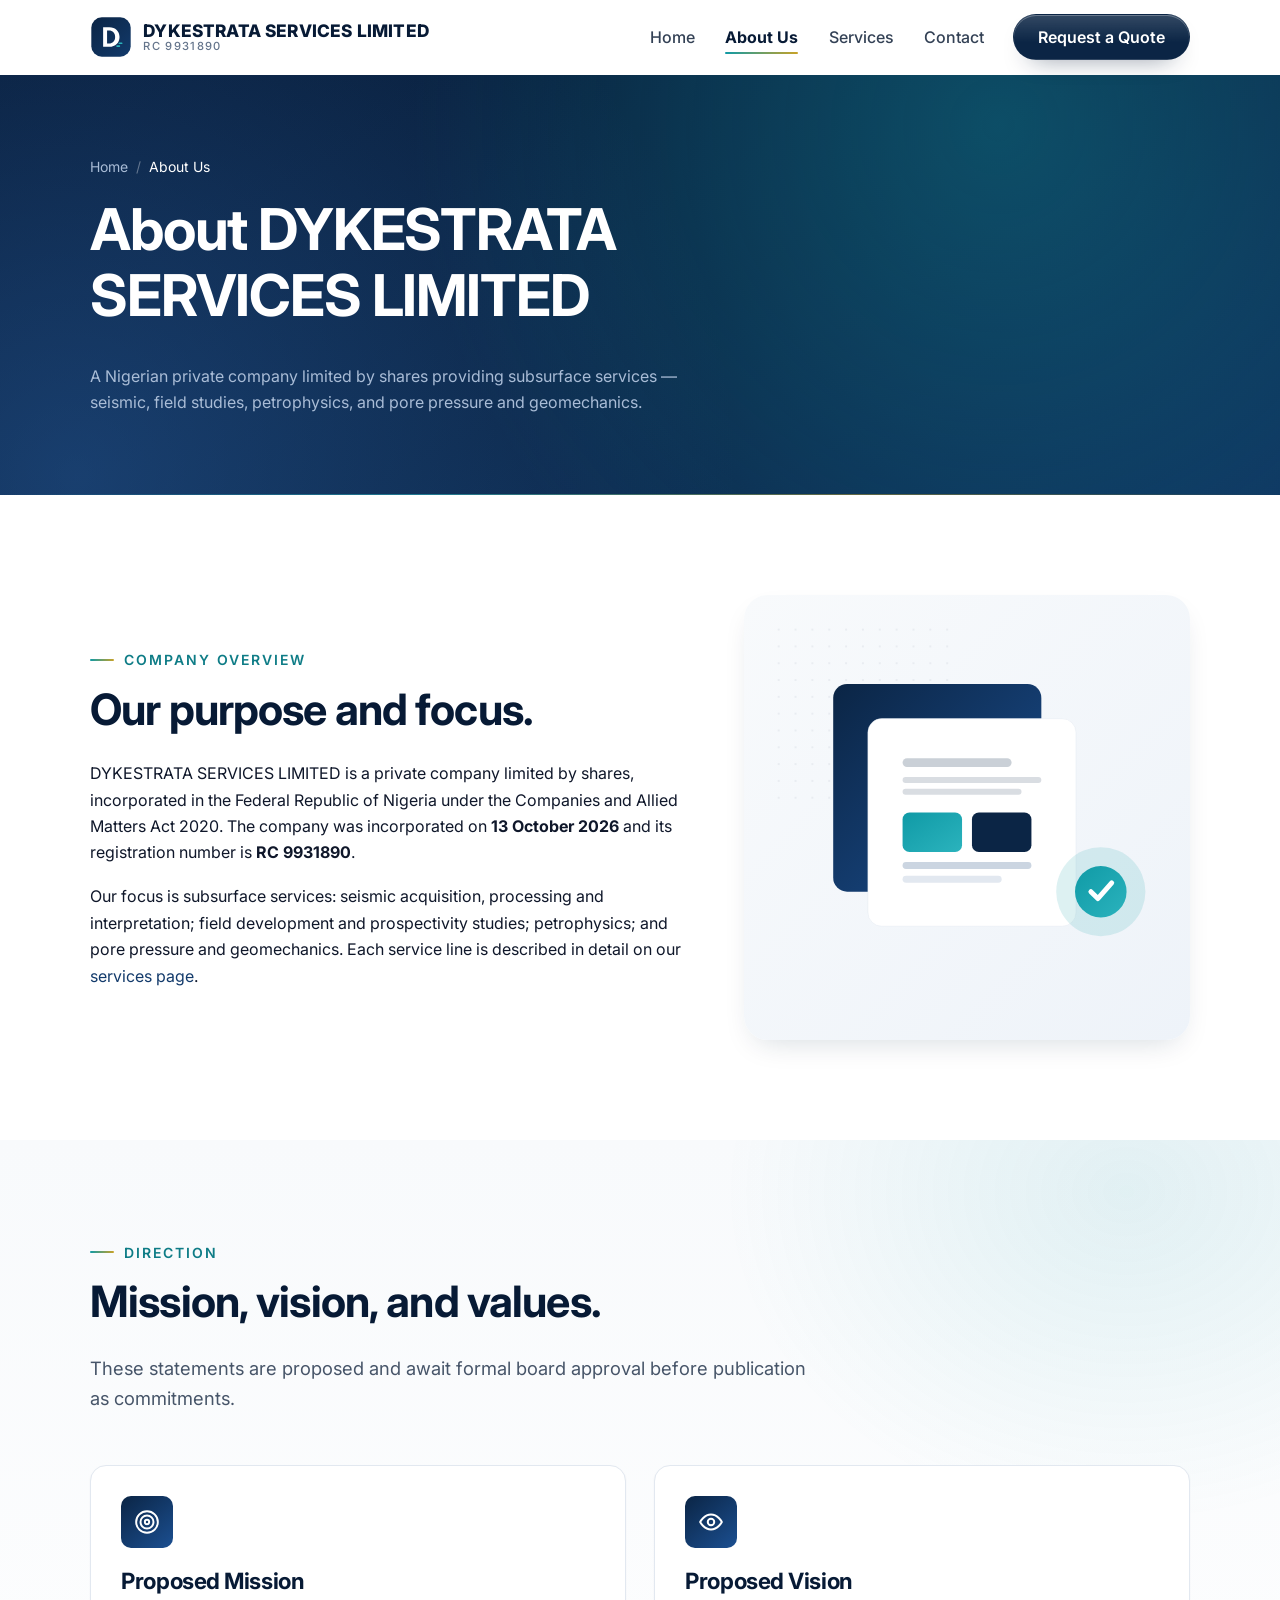
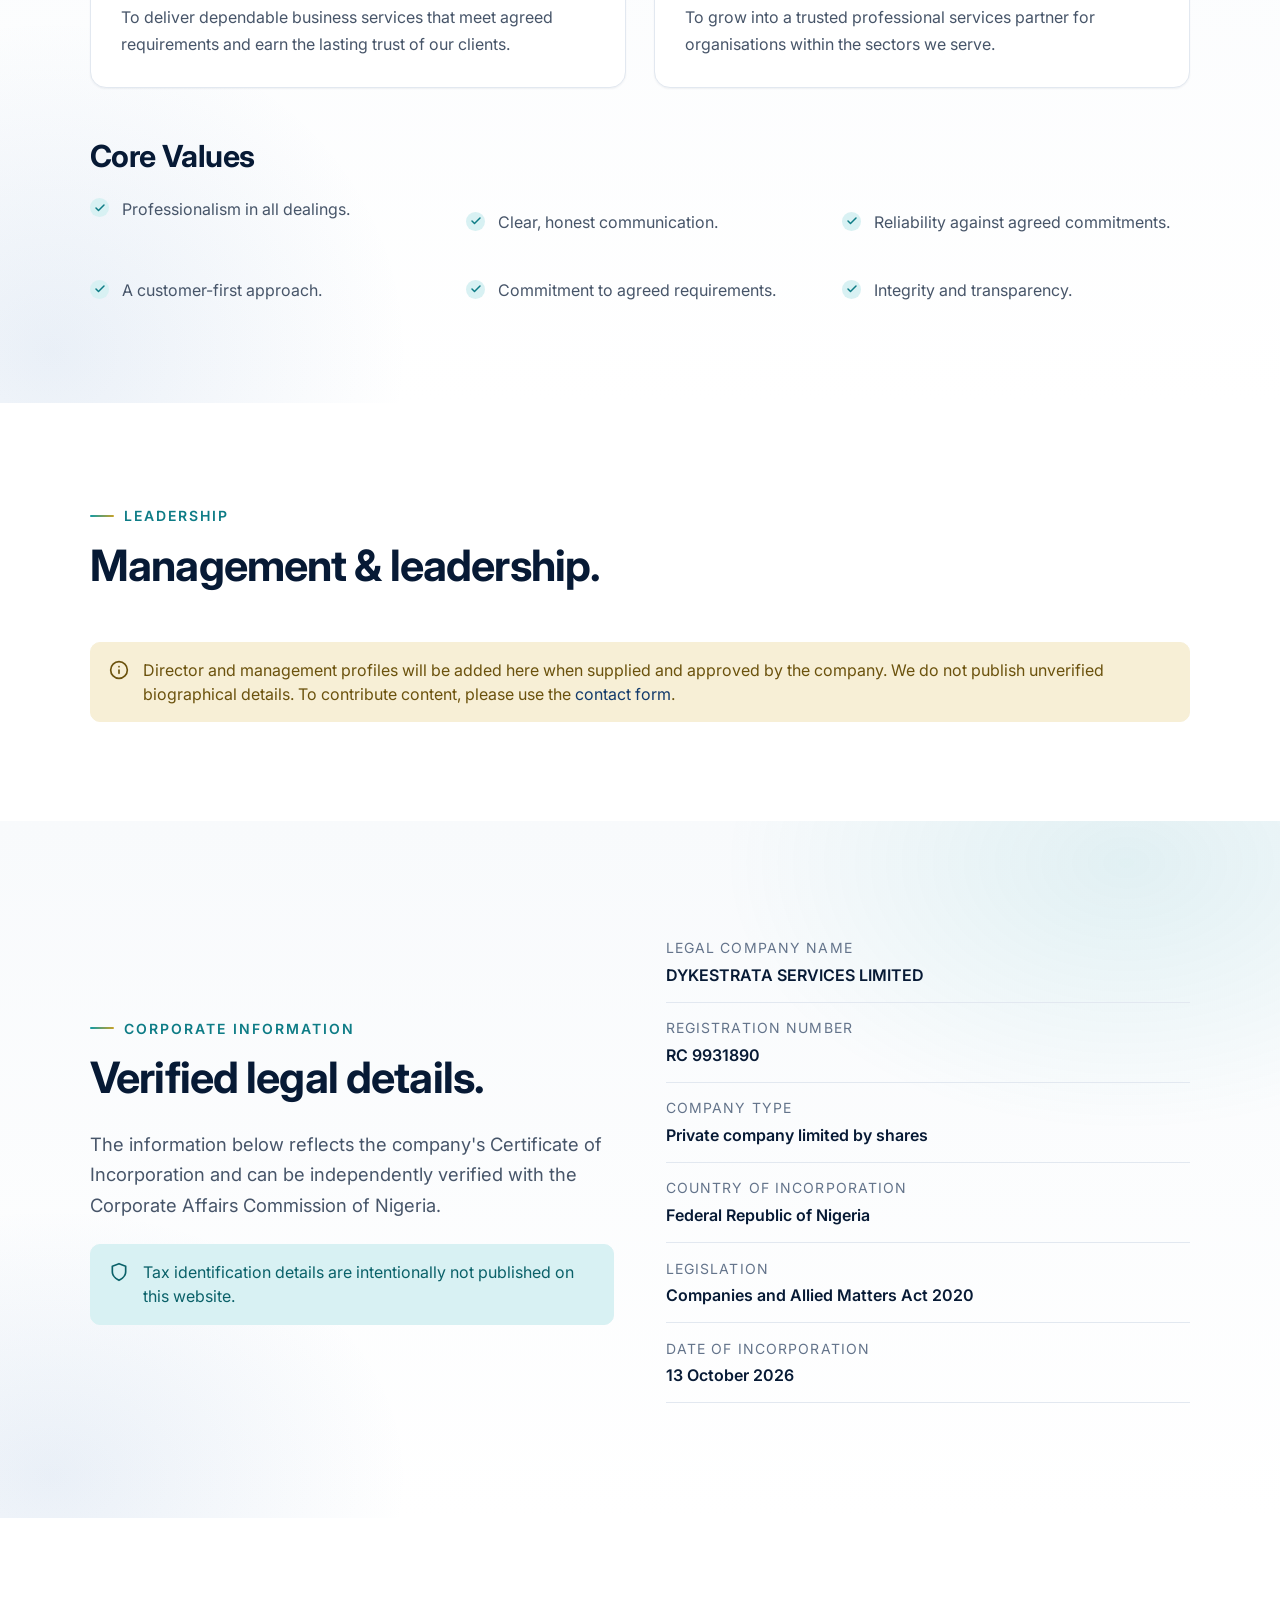
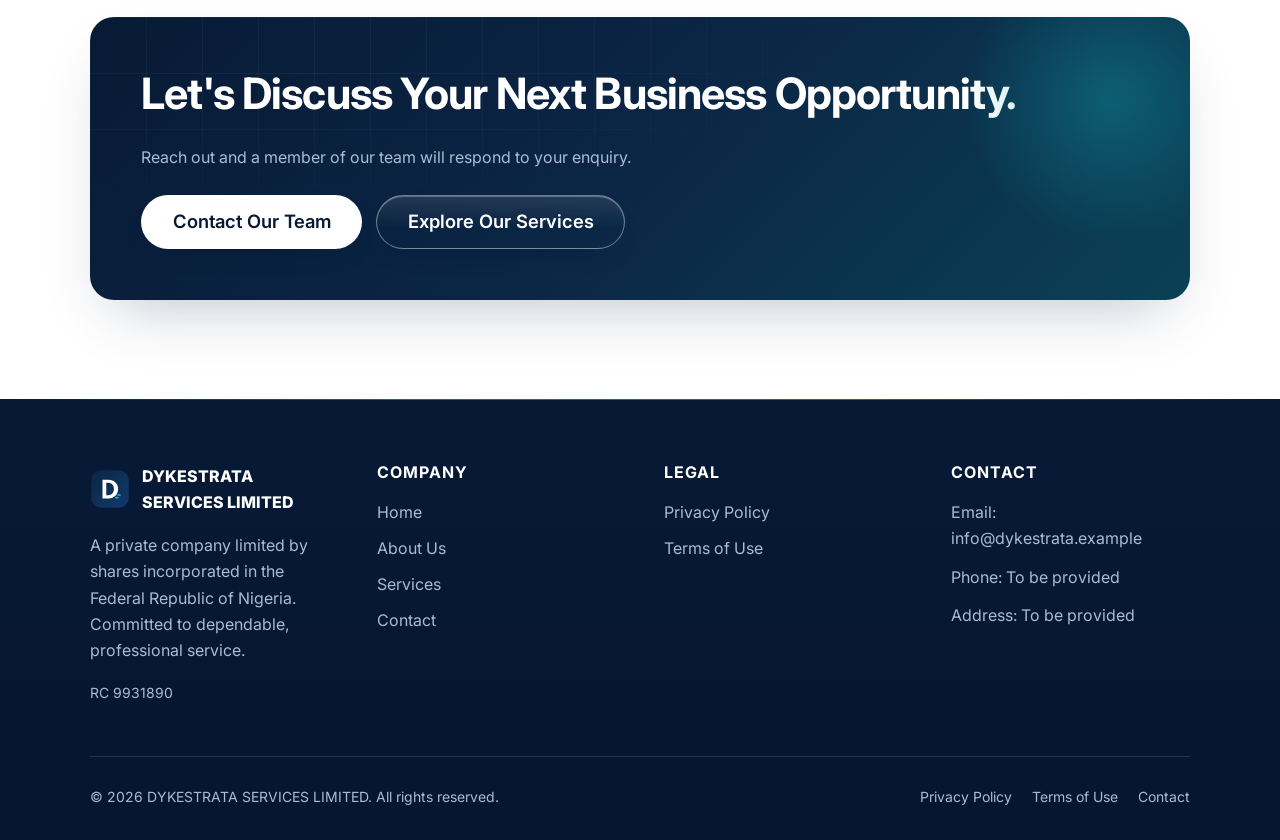
==== commit 66ae130a: "Publish core subsurface services with sliding hero and premium style pass" ====
--- a/about.html
+++ b/about.html
@@ -4,7 +4,7 @@
   <meta charset="utf-8">
   <meta name="viewport" content="width=device-width, initial-scale=1">
   <title>About Us | DYKESTRATA SERVICES LIMITED (RC 9931890)</title>
-  <meta name="description" content="Learn about DYKESTRATA SERVICES LIMITED, a Nigerian private company limited by shares (RC 9931890) incorporated under the Companies and Allied Matters Act 2020.">
+  <meta name="description" content="About DYKESTRATA SERVICES LIMITED (RC 9931890), a Nigerian private company incorporated under the Companies and Allied Matters Act 2020 and providing subsurface services.">
   <link rel="canonical" href="https://www.dykestrata.example/about.html">
   <meta name="theme-color" content="#0b2545">
   <meta name="robots" content="index,follow">
@@ -80,8 +80,9 @@
         </ol>
         <h1>About DYKESTRATA SERVICES LIMITED</h1>
         <p>
-          A Nigerian private company limited by shares, building the foundations
-          of a dependable professional services business.
+          A Nigerian private company limited by shares providing subsurface
+          services — seismic, field studies, petrophysics, and pore pressure
+          and geomechanics.
         </p>
       </div>
     </section>
@@ -101,15 +102,11 @@
               <strong>RC 9931890</strong>.
             </p>
             <p>
-              Our focus is to provide dependable business services delivered with
-              professionalism and clear communication. We are currently finalising
-              the detailed description of our service lines, and this page will be
-              updated with approved information once it is available.
+              Our focus is subsurface services: seismic acquisition, processing
+              and interpretation; field development and prospectivity studies;
+              petrophysics; and pore pressure and geomechanics. Each service line
+              is described in detail on our <a href="services.html">services page</a>.
             </p>
-            <div class="notice" style="margin-top:1.5rem;">
-              <svg width="20" height="20" viewBox="0 0 24 24" fill="none" stroke="currentColor" stroke-width="2" stroke-linecap="round" stroke-linejoin="round" aria-hidden="true"><path d="M12 9v4M12 17h.01"/><path d="M10.3 3.9 1.8 18a2 2 0 0 0 1.7 3h17a2 2 0 0 0 1.7-3L13.7 3.9a2 2 0 0 0-3.4 0Z"/></svg>
-              <span><strong>Draft copy.</strong> Descriptions of the business and its operations require company approval before being presented as fact.</span>
-            </div>
           </div>
           <figure style="margin:0;border-radius:var(--radius-lg);overflow:hidden;box-shadow:var(--shadow-md);">
             <img src="assets/images/about.svg" alt="Abstract illustration representing company structure and planning" width="900" height="900" loading="lazy">
--- a/assets/css/styles.css
+++ b/assets/css/styles.css
@@ -691,8 +691,21 @@
 }
 
 /* -----------------------------------------------------------------------------
-   7. Hero
+   7. Hero (+ service slider)
    -------------------------------------------------------------------------- */
+.visually-hidden {
+  position: absolute !important;
+  width: 1px;
+  height: 1px;
+  padding: 0;
+  margin: -1px;
+  overflow: hidden;
+  clip: rect(0 0 0 0);
+  clip-path: inset(50%);
+  white-space: nowrap;
+  border: 0;
+}
+
 .hero {
   position: relative;
   overflow: hidden;
@@ -714,9 +727,32 @@
   pointer-events: none;
 }
 
-.hero > .container {
+/* Fine engineering grid + top gold hairline */
+.hero::after {
+  content: "";
+  position: absolute;
+  inset: 0;
+  background-image: linear-gradient(
+      to right,
+      rgba(255, 255, 255, 0.045) 1px,
+      transparent 1px
+    ),
+    linear-gradient(to bottom, rgba(255, 255, 255, 0.045) 1px, transparent 1px);
+  background-size: 72px 72px;
+  -webkit-mask-image: radial-gradient(ellipse 80% 70% at 50% 40%, #000 35%, transparent 100%);
+  mask-image: radial-gradient(ellipse 80% 70% at 50% 40%, #000 35%, transparent 100%);
+  pointer-events: none;
+}
+
+.hero .container {
   position: relative;
   z-index: 1;
+}
+
+.hero-slider {
+  --hero-interval: 6500ms;
+  display: grid;
+  gap: clamp(1.5rem, 3vw, 2.4rem);
 }
 
 .hero-grid {
@@ -731,9 +767,12 @@
   }
 }
 
-.hero h1 {
+.hero h1,
+.hero h2 {
   color: var(--white);
   margin-bottom: 0.5em;
+  letter-spacing: -0.022em;
+  text-wrap: balance;
 }
 
 .hero .lede {
@@ -761,31 +800,181 @@
   color: var(--teal-400);
 }
 
+/* --- Slide stacking ------------------------------------------------------ */
+.hero-copy {
+  position: relative;
+  min-width: 0;
+}
+
+.hero-slides {
+  display: grid;
+  min-width: 0;
+}
+
+.hero-slide {
+  grid-area: 1 / 1;
+  opacity: 0;
+  visibility: hidden;
+  transform: translateY(20px);
+  transition: opacity 700ms ease, transform 700ms ease, visibility 700ms;
+  will-change: opacity, transform;
+}
+
+.hero-slide.is-active {
+  opacity: 1;
+  visibility: visible;
+  transform: none;
+}
+
+.hero-visuals {
+  position: relative;
+  display: grid;
+  min-width: 0;
+}
+
+.hero-slide-visual {
+  grid-area: 1 / 1;
+  margin: 0;
+  opacity: 0;
+  visibility: hidden;
+  transform: scale(0.975);
+  transition: opacity 800ms ease, transform 800ms ease, visibility 800ms;
+}
+
+.hero-slide-visual.is-active {
+  opacity: 1;
+  visibility: visible;
+  transform: none;
+}
+
 .hero-visual {
   border-radius: var(--radius-lg);
   overflow: hidden;
   box-shadow: var(--shadow-lg);
-  border: 1px solid rgba(255, 255, 255, 0.12);
-}
-
-.hero-stats {
-  display: grid;
-  grid-template-columns: repeat(auto-fit, minmax(140px, 1fr));
-  gap: 1rem;
-  margin-top: 2.5rem;
-  padding-top: 2rem;
-  border-top: 1px solid rgba(255, 255, 255, 0.14);
-}
-
-.hero-stat strong {
+  border: 1px solid rgba(255, 255, 255, 0.14);
+  background: rgba(7, 26, 53, 0.45);
+}
+
+/* --- Controls ------------------------------------------------------------ */
+.hero-controls {
+  display: flex;
+  align-items: center;
+  flex-wrap: wrap;
+  gap: 0.65rem;
+}
+
+.hero-arrow,
+.hero-playtoggle {
+  display: inline-flex;
+  align-items: center;
+  justify-content: center;
+  width: 46px;
+  height: 46px;
+  padding: 0;
+  border-radius: 50%;
+  border: 1px solid rgba(255, 255, 255, 0.26);
+  background: rgba(255, 255, 255, 0.08);
+  color: var(--white);
+  cursor: pointer;
+  backdrop-filter: blur(8px);
+  transition: background var(--transition), border-color var(--transition),
+    transform var(--transition), color var(--transition);
+}
+
+.hero-arrow svg,
+.hero-playtoggle svg {
+  width: 20px;
+  height: 20px;
+}
+
+.hero-arrow:hover,
+.hero-playtoggle:hover {
+  background: rgba(255, 255, 255, 0.18);
+  border-color: rgba(255, 255, 255, 0.5);
+  transform: translateY(-2px);
+}
+
+.hero-arrow:focus-visible,
+.hero-playtoggle:focus-visible,
+.hero-dot:focus-visible {
+  outline: 2px solid var(--teal-400);
+  outline-offset: 3px;
+}
+
+.hero-playtoggle {
+  margin-left: auto;
+}
+
+.hero-playtoggle[hidden] {
+  display: none !important;
+}
+
+.hero-playtoggle .icon-play {
+  display: none;
+}
+
+.hero-playtoggle.is-paused .icon-play {
   display: block;
-  font-size: var(--fs-600);
-  color: var(--white);
-}
-
-.hero-stat span {
-  font-size: var(--fs-300);
-  color: var(--text-invert-muted);
+}
+
+.hero-playtoggle.is-paused .icon-pause {
+  display: none;
+}
+
+.hero-dots {
+  display: flex;
+  align-items: center;
+  gap: 0.45rem;
+  margin-inline: 0.35rem;
+}
+
+.hero-dot {
+  position: relative;
+  width: 30px;
+  height: 6px;
+  padding: 0;
+  border: 0;
+  border-radius: var(--radius-pill);
+  background: rgba(255, 255, 255, 0.24);
+  overflow: hidden;
+  cursor: pointer;
+  transition: width 350ms cubic-bezier(0.22, 0.61, 0.36, 1),
+    background 350ms ease;
+}
+
+.hero-dot:hover {
+  background: rgba(255, 255, 255, 0.42);
+}
+
+.hero-dot.is-active {
+  width: 76px;
+  background: rgba(255, 255, 255, 0.28);
+}
+
+.hero-dot__bar {
+  position: absolute;
+  inset: 0 auto 0 0;
+  width: 0;
+  border-radius: inherit;
+  background: linear-gradient(90deg, var(--teal-400), var(--gold-500));
+}
+
+.hero-dot.is-active .hero-dot__bar {
+  animation: heroProgress var(--hero-interval) linear forwards;
+}
+
+.hero-slider.is-paused .hero-dot.is-active .hero-dot__bar,
+.hero-slider.is-off .hero-dot.is-active .hero-dot__bar {
+  animation-play-state: paused;
+}
+
+@keyframes heroProgress {
+  from {
+    width: 0;
+  }
+  to {
+    width: 100%;
+  }
 }
 
 /* -----------------------------------------------------------------------------
@@ -1629,6 +1818,7 @@
   .site-footer,
   .back-to-top,
   .nav-toggle,
+  .hero-controls,
   .btn {
     display: none !important;
   }
@@ -1637,3 +1827,431 @@
     color: #000;
   }
 }
+
+/* -----------------------------------------------------------------------------
+   23. Premium polish pass
+   -----------------------------------------------------------------------------
+   Refinements layered on top of the base system: richer controls, hairline
+   gradients, micro-interactions and typographic rhythm. All of it degrades
+   cleanly — nothing here is required to read the page.
+   -------------------------------------------------------------------------- */
+
+/* --- Typographic rhythm --------------------------------------------------- */
+h1,
+h2,
+h3 {
+  text-wrap: balance;
+}
+
+p,
+li {
+  text-wrap: pretty;
+}
+
+/* --- Header: deeper glass, gradient hairline, nav indicator --------------- */
+.site-header::after {
+  content: "";
+  position: absolute;
+  left: 0;
+  right: 0;
+  bottom: -1px;
+  height: 1px;
+  background: linear-gradient(
+    90deg,
+    transparent,
+    rgba(16, 154, 166, 0.45),
+    rgba(201, 162, 39, 0.4),
+    transparent
+  );
+  opacity: 0;
+  transition: opacity var(--transition);
+  pointer-events: none;
+}
+
+.site-header.is-scrolled {
+  background: rgba(255, 255, 255, 0.88);
+  backdrop-filter: saturate(200%) blur(18px);
+  -webkit-backdrop-filter: saturate(200%) blur(18px);
+  border-bottom-color: transparent;
+  box-shadow: 0 18px 40px -30px rgba(7, 26, 53, 0.75);
+}
+
+.site-header.is-scrolled::after {
+  opacity: 1;
+}
+
+@media (min-width: 941px) {
+  .primary-nav a:not(.btn) {
+    position: relative;
+  }
+
+  .primary-nav a:not(.btn)::after {
+    content: "";
+    position: absolute;
+    left: 0.85rem;
+    right: 0.85rem;
+    bottom: 0.3rem;
+    height: 2px;
+    border-radius: 2px;
+    background: linear-gradient(90deg, var(--teal-500), var(--gold-500));
+    transform: scaleX(0);
+    transform-origin: left center;
+    transition: transform var(--transition);
+  }
+
+  .primary-nav a:not(.btn):hover::after,
+  .primary-nav a[aria-current="page"]::after {
+    transform: scaleX(1);
+  }
+}
+
+/* --- Buttons: gradient lift, sheen sweep ---------------------------------- */
+.btn {
+  position: relative;
+  overflow: hidden;
+  background-image: linear-gradient(
+    180deg,
+    rgba(255, 255, 255, 0.16),
+    rgba(255, 255, 255, 0) 62%
+  );
+  box-shadow: inset 0 1px 0 rgba(255, 255, 255, 0.28),
+    0 12px 26px -18px rgba(7, 26, 53, 0.9);
+}
+
+.btn::after {
+  content: "";
+  position: absolute;
+  top: 0;
+  bottom: 0;
+  left: -55%;
+  width: 40%;
+  background: linear-gradient(
+    90deg,
+    transparent,
+    rgba(255, 255, 255, 0.34),
+    transparent
+  );
+  transform: skewX(-18deg);
+  transition: left 650ms cubic-bezier(0.22, 0.61, 0.36, 1);
+  pointer-events: none;
+}
+
+.btn:hover::after {
+  left: 120%;
+}
+
+.btn:active::after,
+.btn.is-loading::after {
+  display: none;
+}
+
+.btn--outline-light,
+.btn--ghost {
+  background-image: linear-gradient(
+    180deg,
+    rgba(255, 255, 255, 0.1),
+    rgba(255, 255, 255, 0) 62%
+  );
+}
+
+/* --- Eyebrow: rule marker ------------------------------------------------- */
+.eyebrow {
+  position: relative;
+  padding-left: 2.15rem;
+}
+
+.eyebrow::before {
+  content: "";
+  position: absolute;
+  left: 0;
+  top: 50%;
+  width: 1.5rem;
+  height: 2px;
+  border-radius: 2px;
+  background: linear-gradient(90deg, var(--teal-500), var(--gold-500));
+  transform: translateY(-50%);
+}
+
+.section-head--center .eyebrow {
+  padding-left: 0;
+  padding-top: 1.45rem;
+}
+
+.section-head--center .eyebrow::before {
+  left: 50%;
+  top: 0;
+  width: 2.75rem;
+  transform: translateX(-50%);
+}
+
+/* --- Sections: soft washes ------------------------------------------------ */
+.section--alt {
+  position: relative;
+  background: linear-gradient(180deg, var(--slate-50), var(--white));
+}
+
+.section--alt::before {
+  content: "";
+  position: absolute;
+  inset: 0;
+  background: radial-gradient(
+      45% 55% at 88% 6%,
+      rgba(16, 154, 166, 0.1),
+      transparent 70%
+    ),
+    radial-gradient(
+      40% 55% at 4% 94%,
+      rgba(47, 107, 181, 0.1),
+      transparent 70%
+    );
+  pointer-events: none;
+}
+
+.section--alt > .container {
+  position: relative;
+  z-index: 1;
+}
+
+/* --- Cards: accent edge and icon lift ------------------------------------- */
+.card::before {
+  content: "";
+  position: absolute;
+  top: 0;
+  left: 0;
+  right: 0;
+  height: 3px;
+  border-radius: var(--radius) var(--radius) 0 0;
+  background: linear-gradient(90deg, var(--teal-500), var(--gold-500));
+  transform: scaleX(0);
+  transform-origin: left center;
+  transition: transform 500ms cubic-bezier(0.22, 0.61, 0.36, 1);
+  pointer-events: none;
+}
+
+.card--interactive:hover::before,
+.card:focus-within::before {
+  transform: scaleX(1);
+}
+
+.card-icon {
+  transition: transform var(--transition), box-shadow var(--transition);
+}
+
+.card--interactive:hover .card-icon {
+  transform: translateY(-3px);
+  box-shadow: 0 14px 26px -16px rgba(14, 124, 134, 0.95);
+}
+
+.stat {
+  transition: transform var(--transition), box-shadow var(--transition),
+    border-color var(--transition);
+}
+
+.stat:hover {
+  transform: translateY(-4px);
+  box-shadow: var(--shadow-md);
+  border-color: rgba(16, 154, 166, 0.4);
+}
+
+/* --- CTA band: deeper gradient + engineering grid -------------------------- */
+.cta-band {
+  background: linear-gradient(
+    135deg,
+    var(--navy-900) 0%,
+    var(--navy-800) 48%,
+    var(--teal-700) 160%
+  );
+}
+
+.cta-band::before {
+  content: "";
+  position: absolute;
+  inset: 0;
+  background-image: linear-gradient(
+      to right,
+      rgba(255, 255, 255, 0.055) 1px,
+      transparent 1px
+    ),
+    linear-gradient(to bottom, rgba(255, 255, 255, 0.055) 1px, transparent 1px);
+  background-size: 56px 56px;
+  -webkit-mask-image: radial-gradient(75% 75% at 18% 15%, #000, transparent 78%);
+  mask-image: radial-gradient(75% 75% at 18% 15%, #000, transparent 78%);
+  pointer-events: none;
+}
+
+/* --- Interior page hero: matching glow + closing hairline ----------------- */
+.page-hero {
+  position: relative;
+  overflow: hidden;
+  background: linear-gradient(
+    150deg,
+    var(--navy-900),
+    var(--navy-800) 55%,
+    #0f335f
+  );
+}
+
+.page-hero::before {
+  content: "";
+  position: absolute;
+  inset: 0;
+  background: radial-gradient(
+      circle at 78% 12%,
+      rgba(16, 154, 166, 0.35),
+      transparent 55%
+    ),
+    radial-gradient(circle at 6% 96%, rgba(47, 107, 181, 0.4), transparent 52%);
+  pointer-events: none;
+}
+
+.page-hero::after {
+  content: "";
+  position: absolute;
+  left: 0;
+  right: 0;
+  bottom: 0;
+  height: 1px;
+  background: linear-gradient(
+    90deg,
+    transparent,
+    rgba(43, 179, 189, 0.55),
+    rgba(201, 162, 39, 0.45),
+    transparent
+  );
+  pointer-events: none;
+}
+
+.page-hero .container {
+  position: relative;
+  z-index: 1;
+}
+
+/* --- Footer: glow hairline + growing link underlines ---------------------- */
+.site-footer {
+  background: linear-gradient(180deg, var(--navy-900), #061530);
+}
+
+.site-footer::before {
+  content: "";
+  position: absolute;
+  left: 0;
+  right: 0;
+  top: 0;
+  height: 1px;
+  background: linear-gradient(
+    90deg,
+    transparent,
+    rgba(43, 179, 189, 0.55),
+    rgba(201, 162, 39, 0.45),
+    transparent
+  );
+  pointer-events: none;
+}
+
+.site-footer {
+  position: relative;
+}
+
+.footer-links a,
+.footer-contact a,
+.footer-legal a {
+  background-image: linear-gradient(currentColor, currentColor);
+  background-repeat: no-repeat;
+  background-position: 0 100%;
+  background-size: 0 1px;
+  transition: color var(--transition), background-size var(--transition);
+}
+
+.footer-links a:hover,
+.footer-contact a:hover,
+.footer-legal a:hover {
+  background-size: 100% 1px;
+}
+
+/* --- Figures: slow parallax-style zoom ------------------------------------ */
+.split figure img {
+  transition: transform 750ms cubic-bezier(0.22, 0.61, 0.36, 1);
+}
+
+.split figure:hover img {
+  transform: scale(1.04);
+}
+
+/* --- Dividers: fading hairline -------------------------------------------- */
+.divider {
+  background: linear-gradient(
+    90deg,
+    transparent,
+    var(--border-strong) 18%,
+    var(--border-strong) 82%,
+    transparent
+  );
+}
+
+/* --- Scroll-reveal choreography ------------------------------------------- */
+.reveal {
+  transition-delay: var(--reveal-delay, 0ms);
+}
+
+.grid > .reveal:nth-child(2) {
+  --reveal-delay: 90ms;
+}
+.grid > .reveal:nth-child(3) {
+  --reveal-delay: 180ms;
+}
+.grid > .reveal:nth-child(4) {
+  --reveal-delay: 270ms;
+}
+.grid > .reveal:nth-child(5) {
+  --reveal-delay: 360ms;
+}
+.grid > .reveal:nth-child(6) {
+  --reveal-delay: 450ms;
+}
+
+/* --- Scrollbar ------------------------------------------------------------ */
+html {
+  scrollbar-width: thin;
+  scrollbar-color: var(--slate-400) transparent;
+}
+
+::-webkit-scrollbar {
+  width: 11px;
+  height: 11px;
+}
+
+::-webkit-scrollbar-track {
+  background: var(--slate-100);
+}
+
+::-webkit-scrollbar-thumb {
+  background: var(--slate-400);
+  border: 2px solid var(--slate-100);
+  border-radius: var(--radius-pill);
+}
+
+::-webkit-scrollbar-thumb:hover {
+  background: var(--slate-500);
+}
+
+/* --- Reduced motion: static slider state ---------------------------------- */
+@media (prefers-reduced-motion: reduce) {
+  .hero-slide,
+  .hero-slide-visual {
+    transform: none !important;
+    transition: none !important;
+  }
+
+  .hero-dot.is-active .hero-dot__bar {
+    animation: none !important;
+    width: 100%;
+  }
+
+  .reveal {
+    transition-delay: 0ms !important;
+  }
+
+  .split figure:hover img {
+    transform: none;
+  }
+}
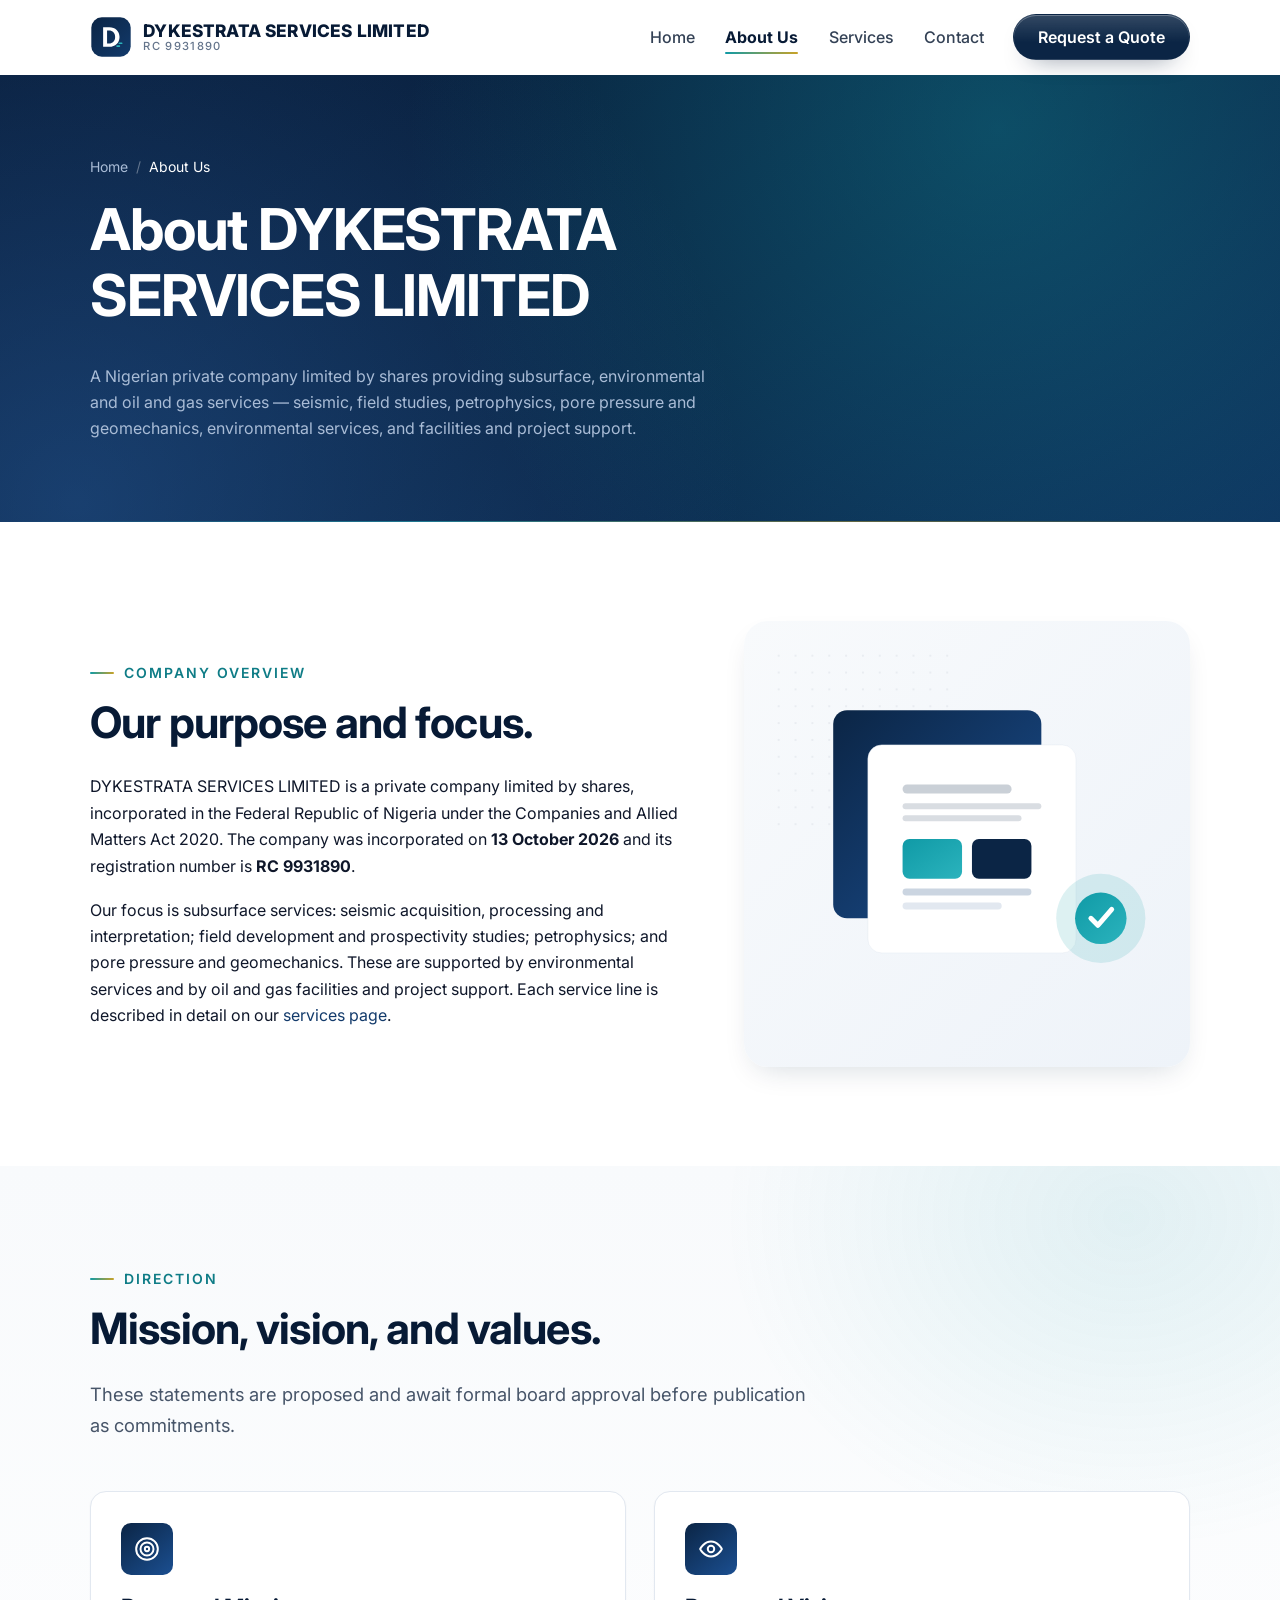
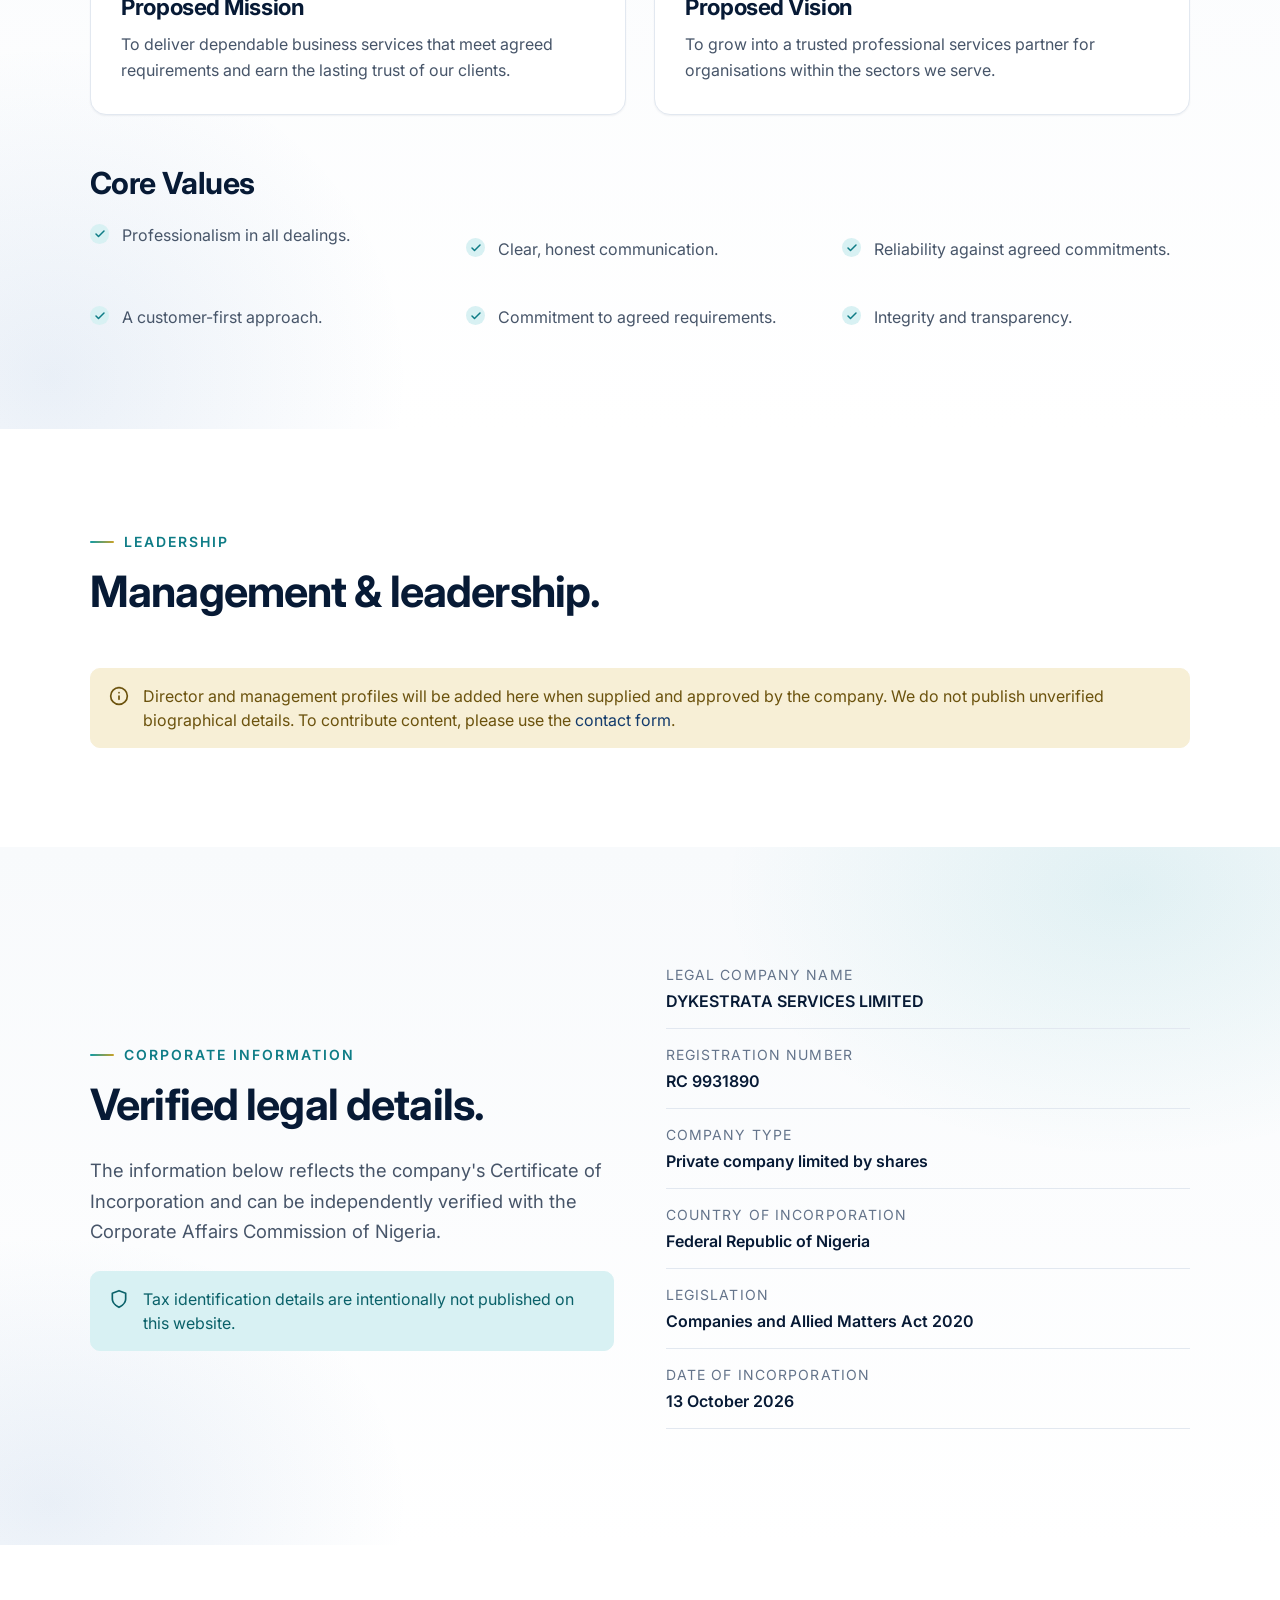
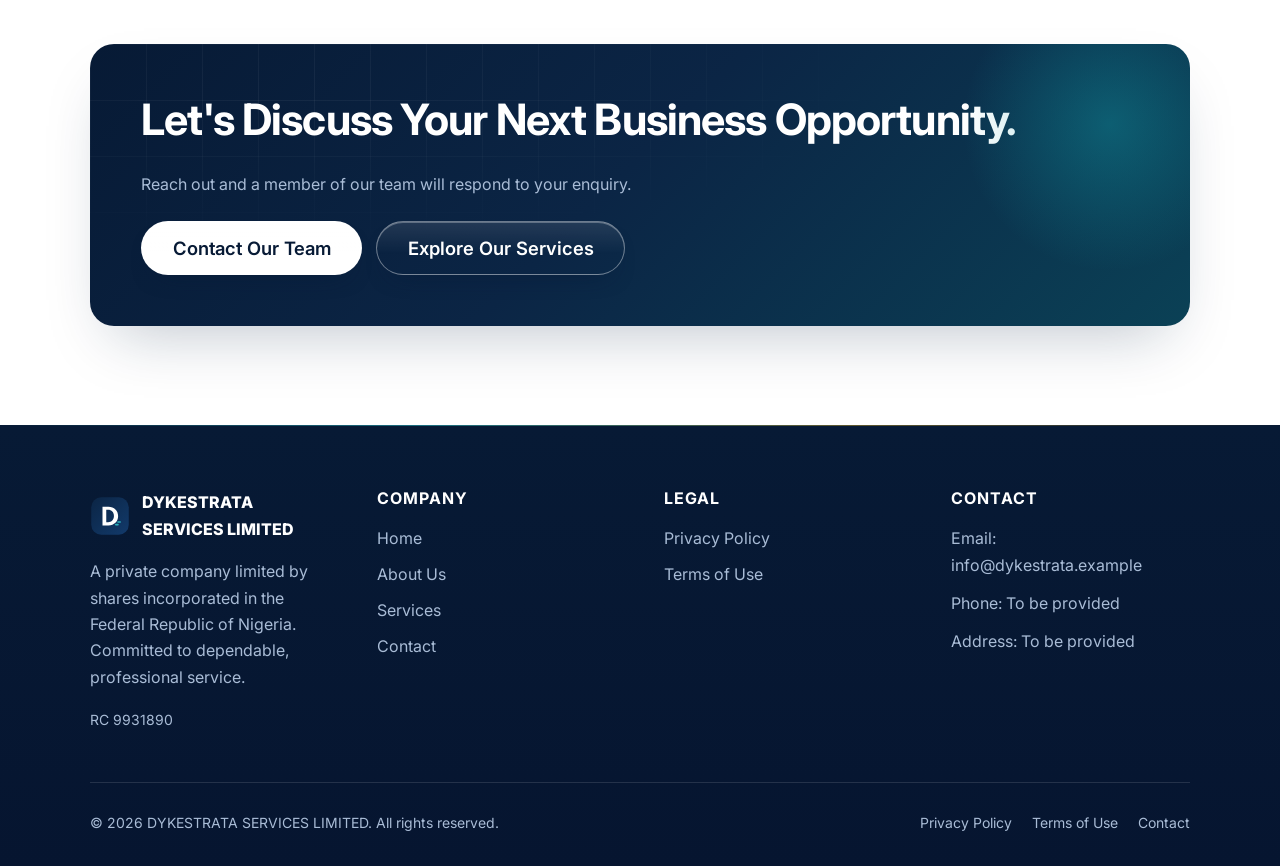
==== commit c68fb322: "Add environmental and oil and gas service lines site-wide" ====
--- a/about.html
+++ b/about.html
@@ -80,9 +80,10 @@
         </ol>
         <h1>About DYKESTRATA SERVICES LIMITED</h1>
         <p>
-          A Nigerian private company limited by shares providing subsurface
-          services — seismic, field studies, petrophysics, and pore pressure
-          and geomechanics.
+          A Nigerian private company limited by shares providing subsurface,
+          environmental and oil and gas services — seismic, field studies,
+          petrophysics, pore pressure and geomechanics, environmental services,
+          and facilities and project support.
         </p>
       </div>
     </section>
@@ -104,8 +105,10 @@
             <p>
               Our focus is subsurface services: seismic acquisition, processing
               and interpretation; field development and prospectivity studies;
-              petrophysics; and pore pressure and geomechanics. Each service line
-              is described in detail on our <a href="services.html">services page</a>.
+              petrophysics; and pore pressure and geomechanics. These are
+              supported by environmental services and by oil and gas facilities
+              and project support. Each service line is described in detail on
+              our <a href="services.html">services page</a>.
             </p>
           </div>
           <figure style="margin:0;border-radius:var(--radius-lg);overflow:hidden;box-shadow:var(--shadow-md);">
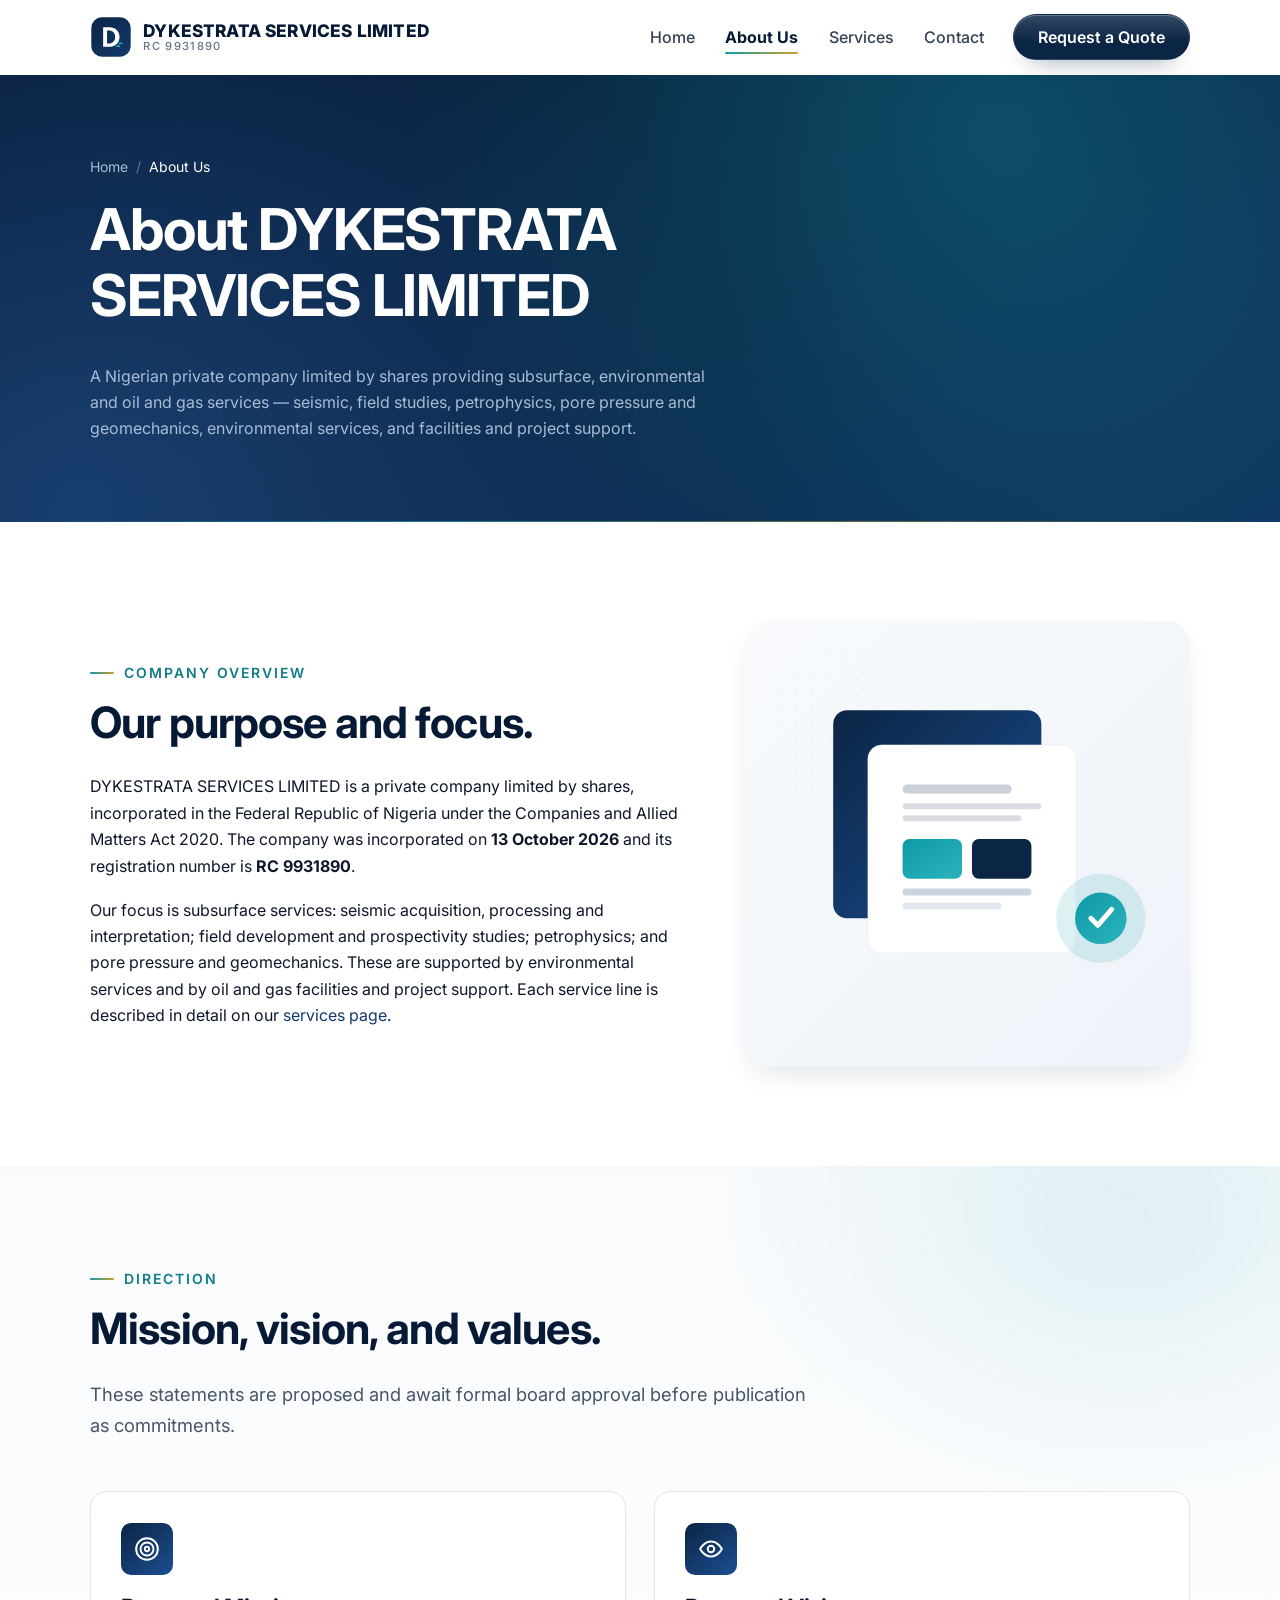
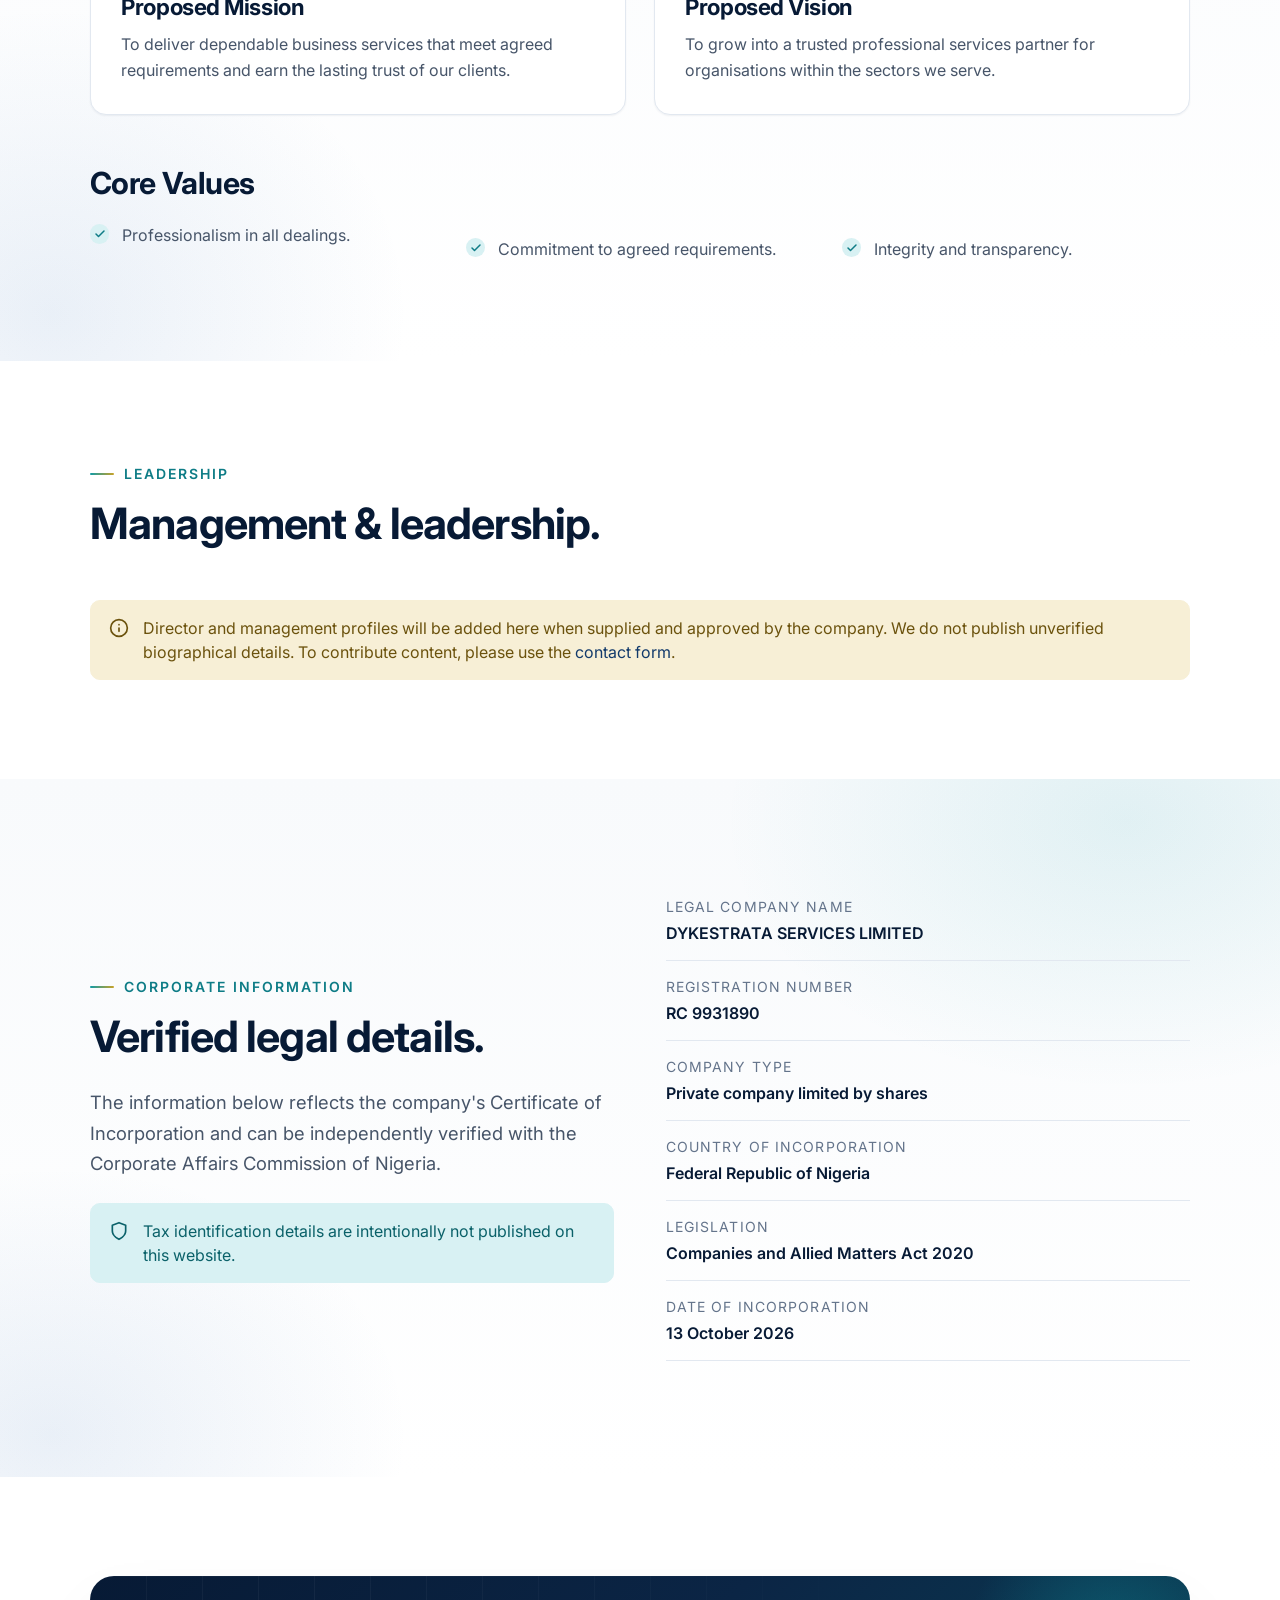
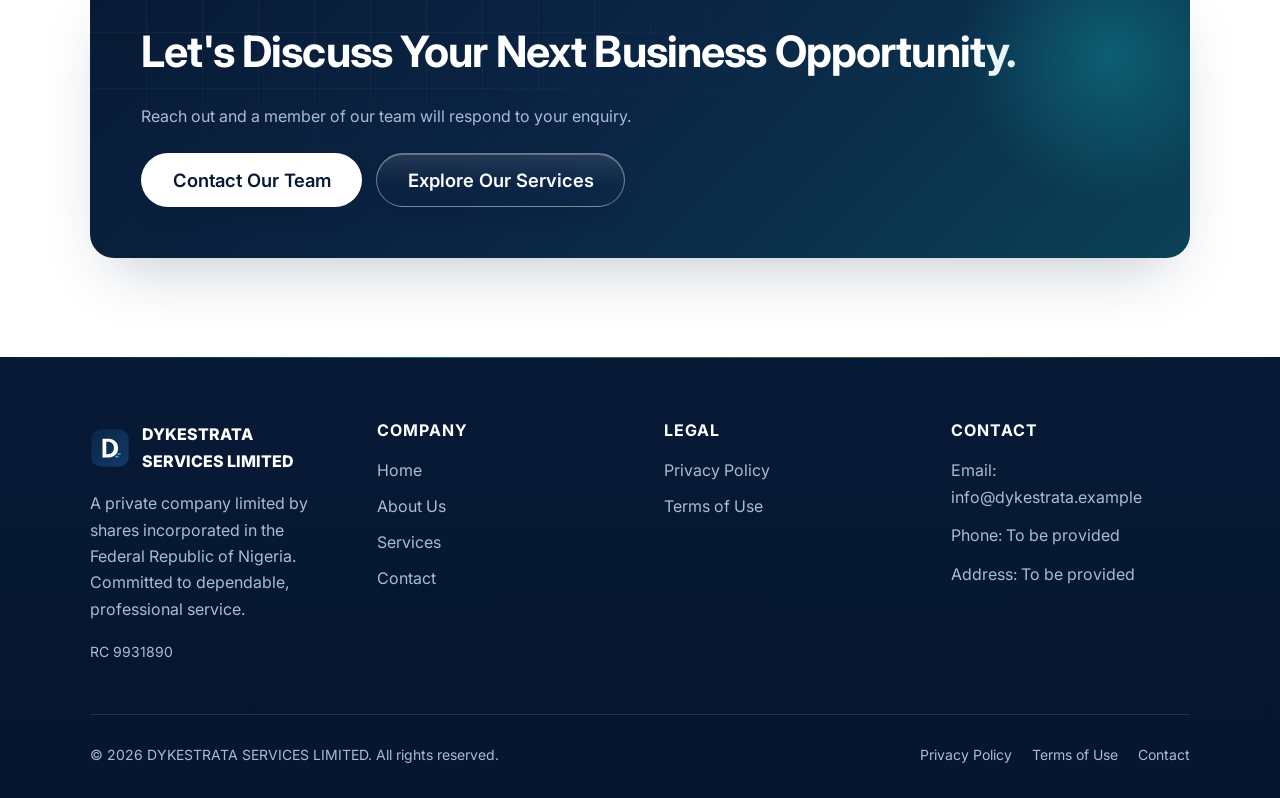
==== commit abcbd1a3: "Replace homepage sectors with QHSE, drop hero badge, trim core values" ====
--- a/about.html
+++ b/about.html
@@ -146,9 +146,6 @@
         <h3 style="margin-top:3rem;">Core Values</h3>
         <ul class="check-list grid grid-2" style="margin-top:1rem;">
           <li>Professionalism in all dealings.</li>
-          <li>Clear, honest communication.</li>
-          <li>Reliability against agreed commitments.</li>
-          <li>A customer-first approach.</li>
           <li>Commitment to agreed requirements.</li>
           <li>Integrity and transparency.</li>
         </ul>
--- a/assets/css/styles.css
+++ b/assets/css/styles.css
@@ -784,22 +784,6 @@
   margin-top: 1.75rem;
 }
 
-.hero-badge {
-  display: inline-flex;
-  align-items: center;
-  gap: 0.5rem;
-  padding: 0.4rem 0.9rem;
-  margin-bottom: 1.25rem;
-  border: 1px solid rgba(255, 255, 255, 0.22);
-  border-radius: var(--radius-pill);
-  background: rgba(255, 255, 255, 0.07);
-  font-size: var(--fs-300);
-  font-weight: 600;
-  letter-spacing: 0.06em;
-  text-transform: uppercase;
-  color: var(--teal-400);
-}
-
 /* --- Slide stacking ------------------------------------------------------ */
 .hero-copy {
   position: relative;
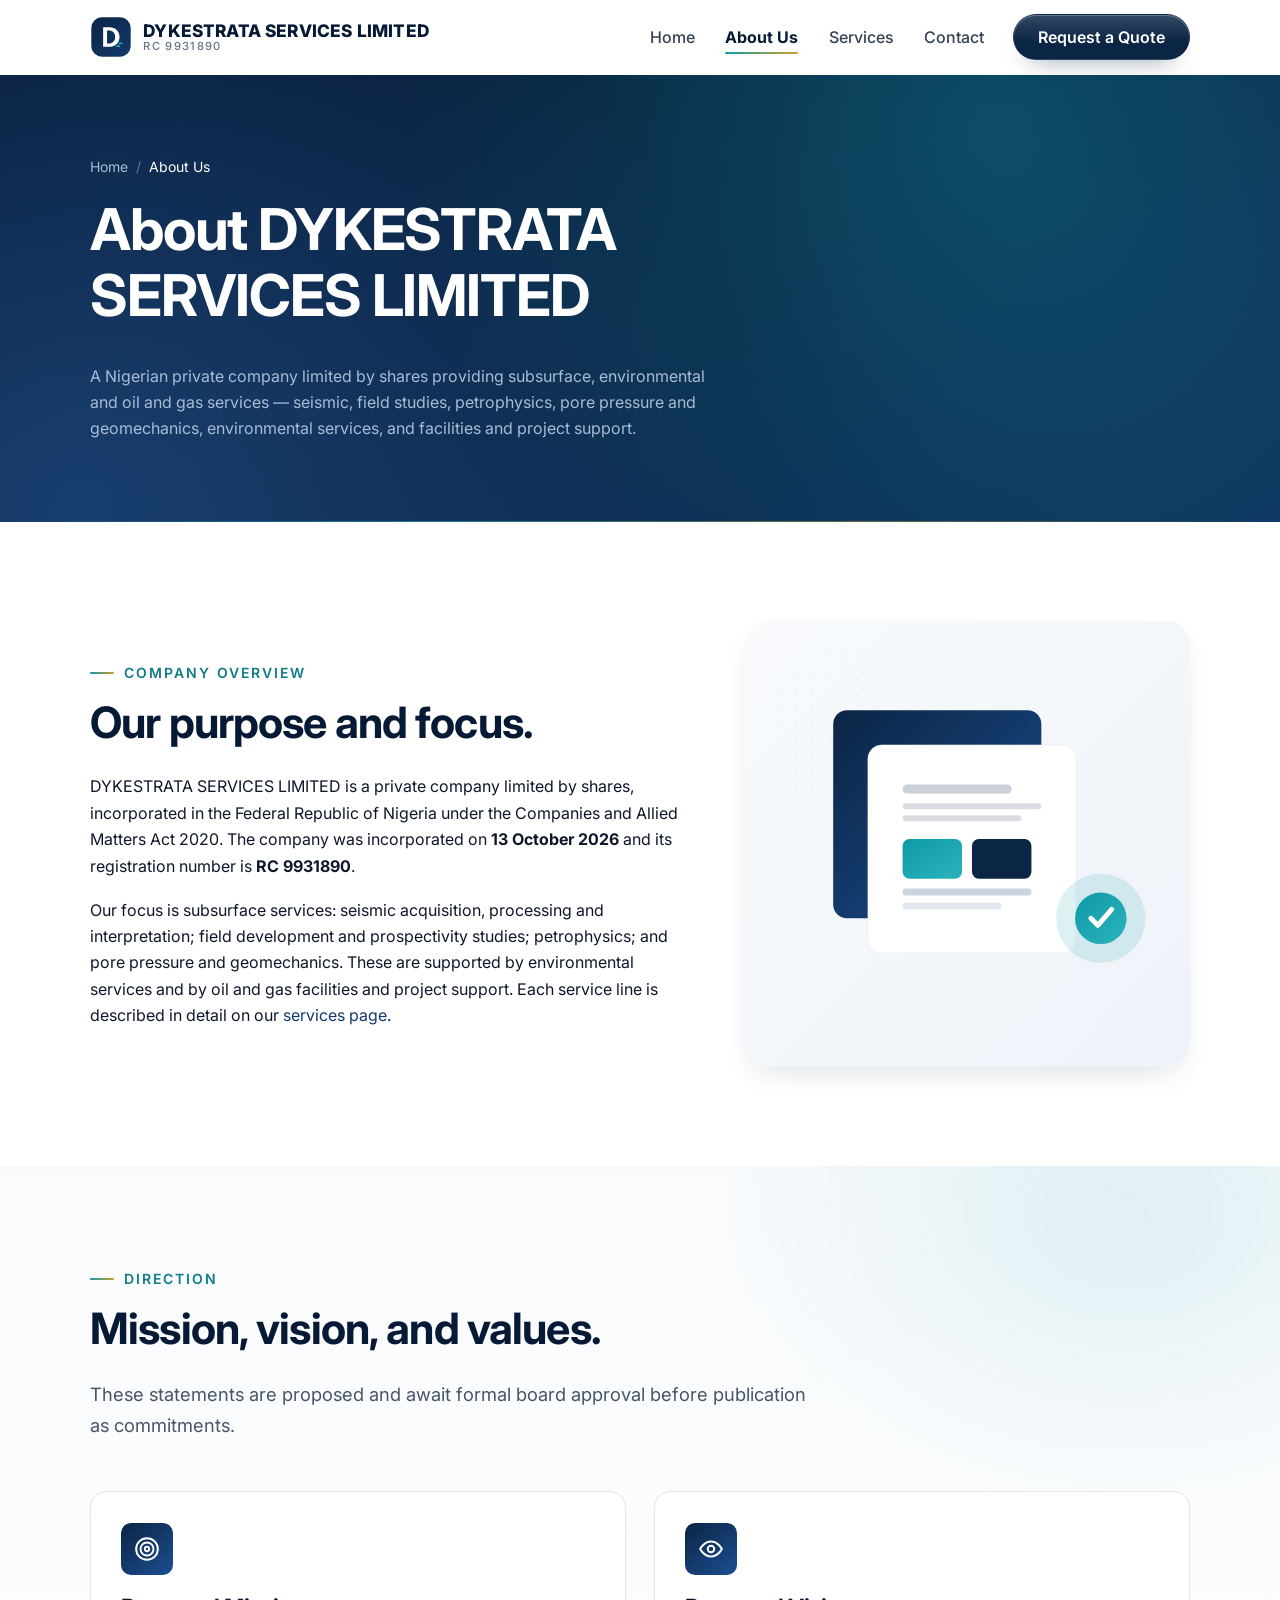
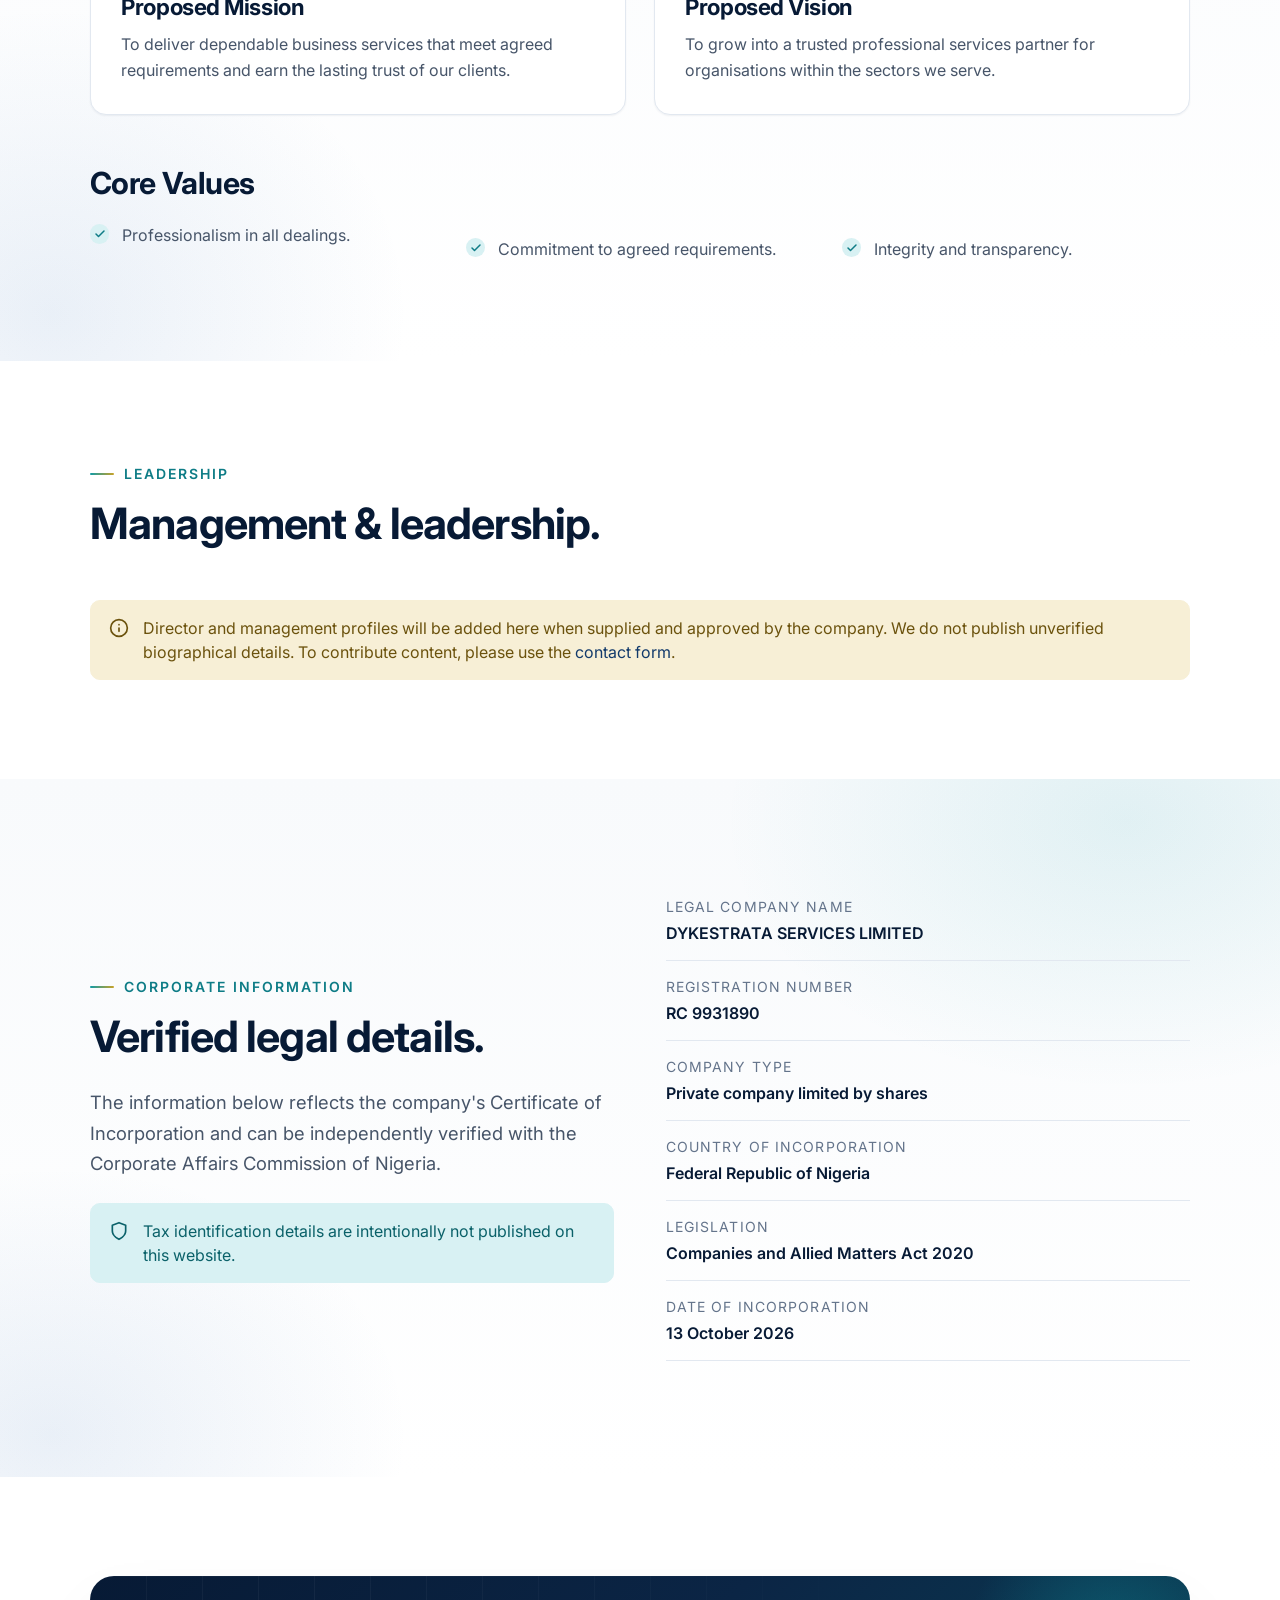
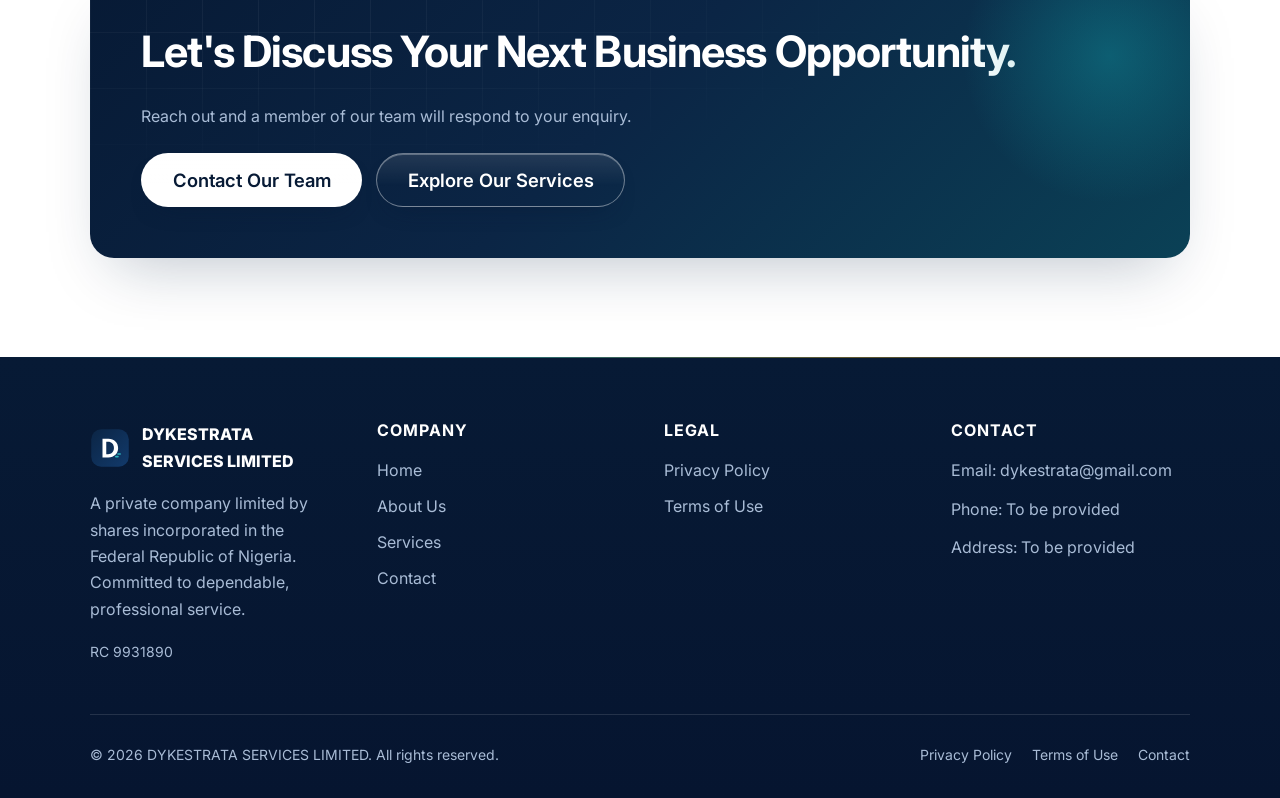
==== commit e4be03e2: "Set confirmed business email dykestrata@gmail.com site-wide" ====
--- a/about.html
+++ b/about.html
@@ -37,6 +37,7 @@
       "@type": "Organization",
       "name": "DYKESTRATA SERVICES LIMITED",
       "identifier": "RC 9931890",
+      "email": "dykestrata@gmail.com",
       "foundingDate": "2026-10-13",
       "address": { "@type": "PostalAddress", "addressCountry": "NG" }
     }
@@ -264,7 +265,7 @@
         <div>
           <h2>Contact</h2>
           <ul class="footer-contact">
-            <li>Email: <a data-bind="contact.email" data-bind-type="email" href="mailto:info@dykestrata.example" title="Placeholder — to be confirmed">info@dykestrata.example</a></li>
+            <li>Email: <a data-bind="contact.email" data-bind-type="email" href="mailto:dykestrata@gmail.com">dykestrata@gmail.com</a></li>
             <li>Phone: <span class="is-placeholder" data-bind="contact.phone" data-bind-type="phone" title="Placeholder — to be confirmed">To be provided</span></li>
             <li>Address: <span class="is-placeholder" data-bind="contact.addressLine" title="Placeholder — to be confirmed">To be provided</span></li>
           </ul>
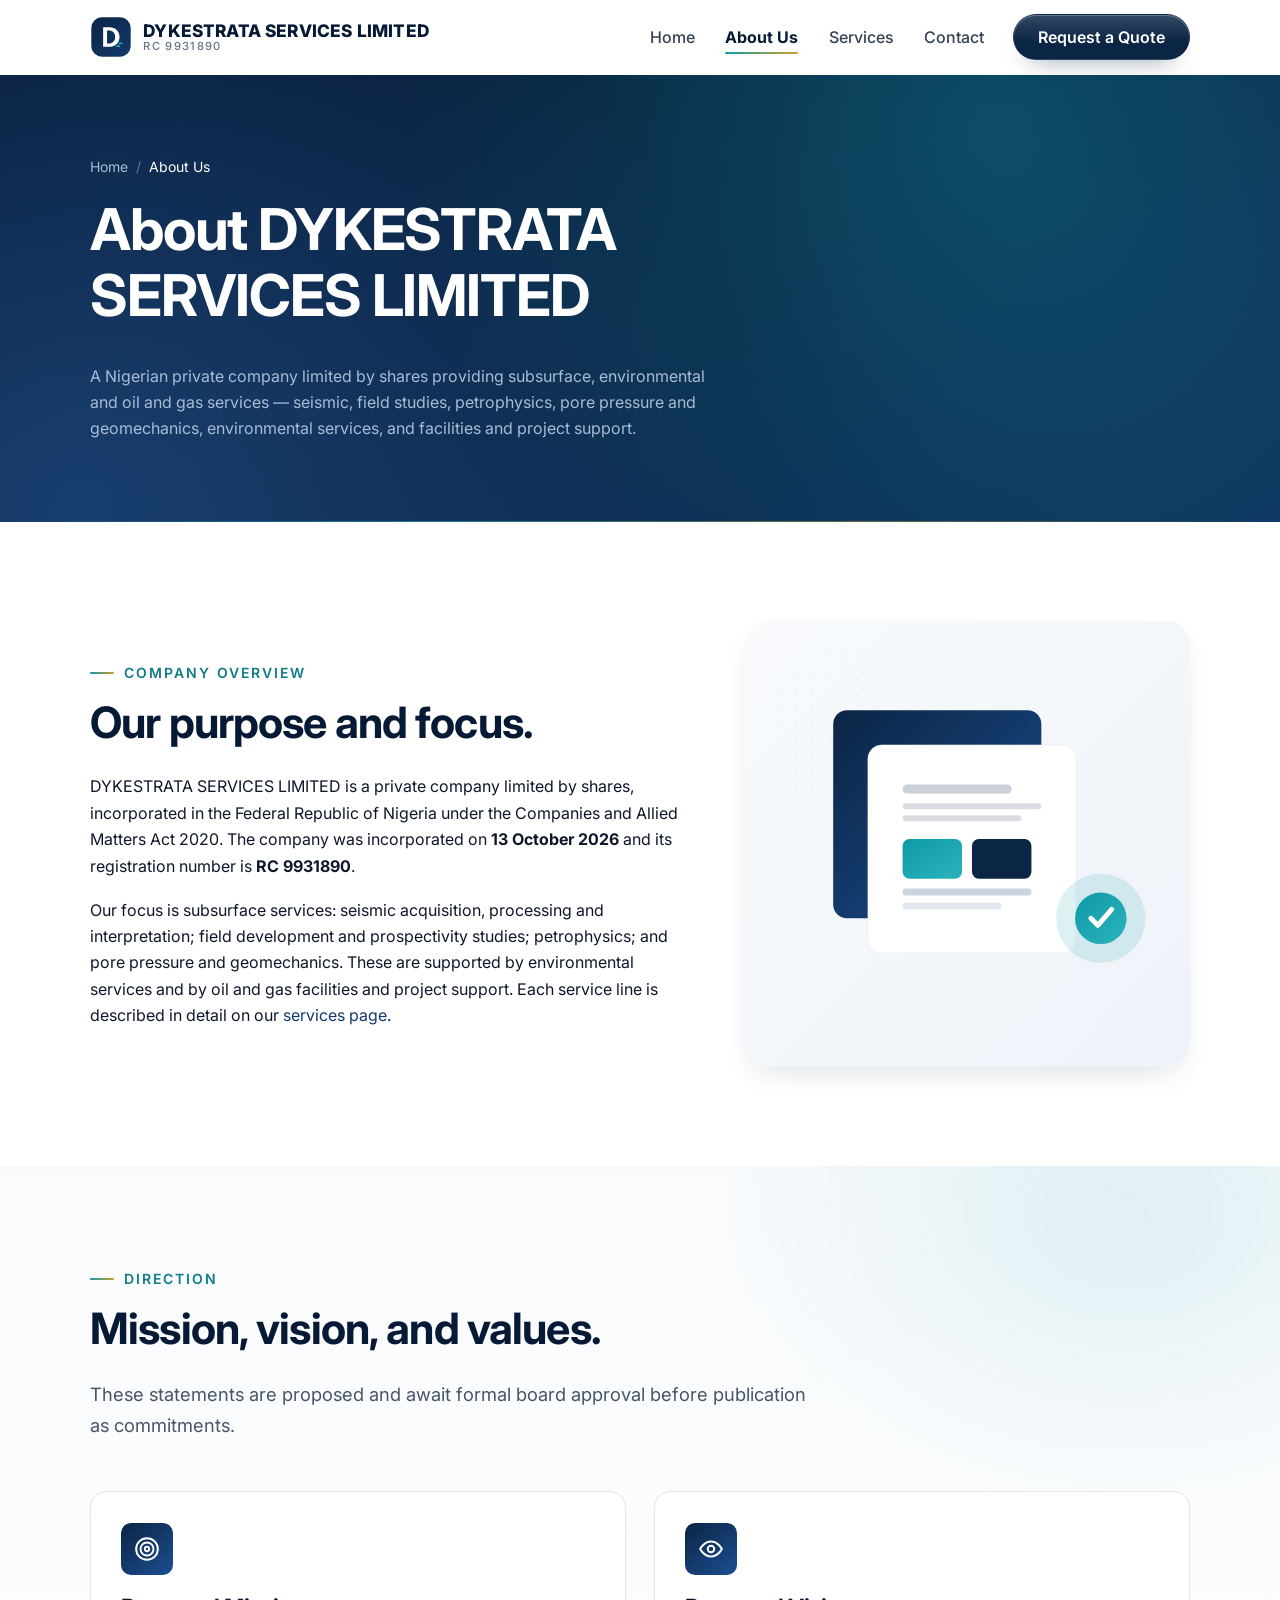
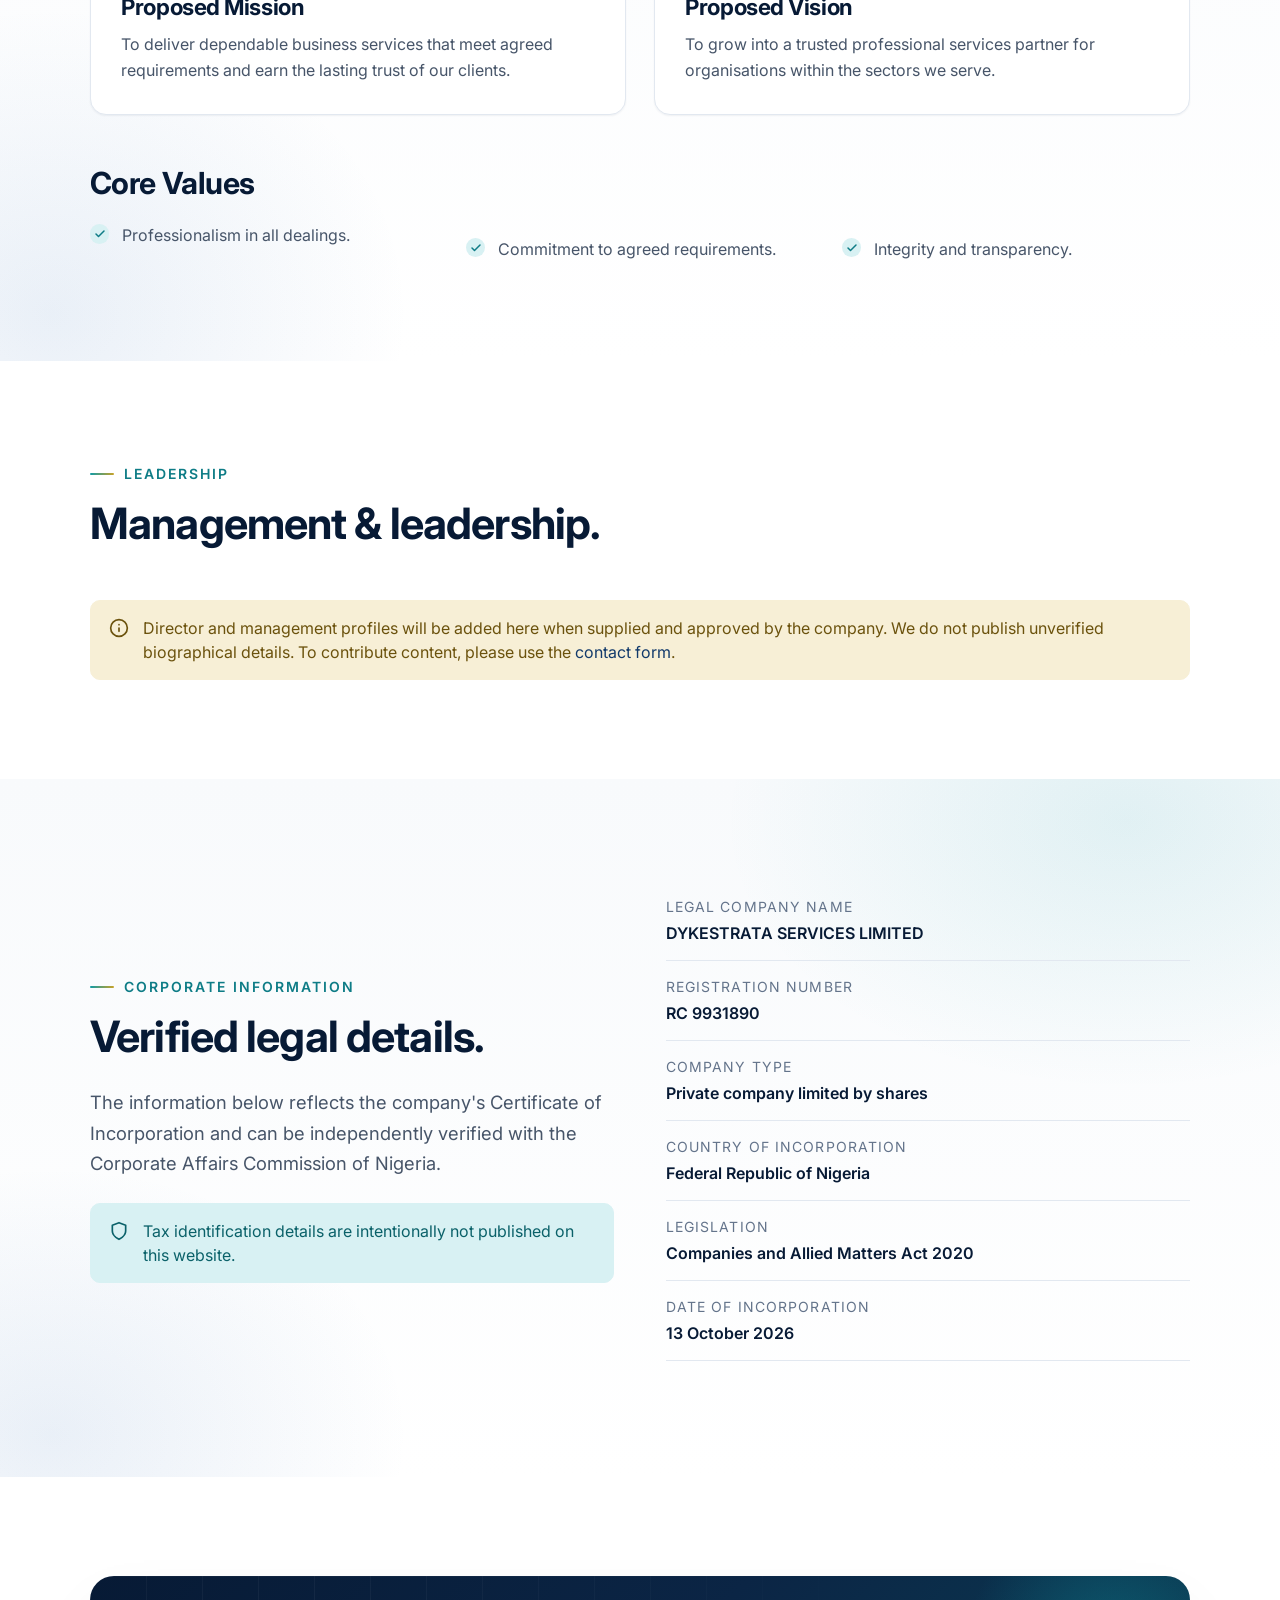
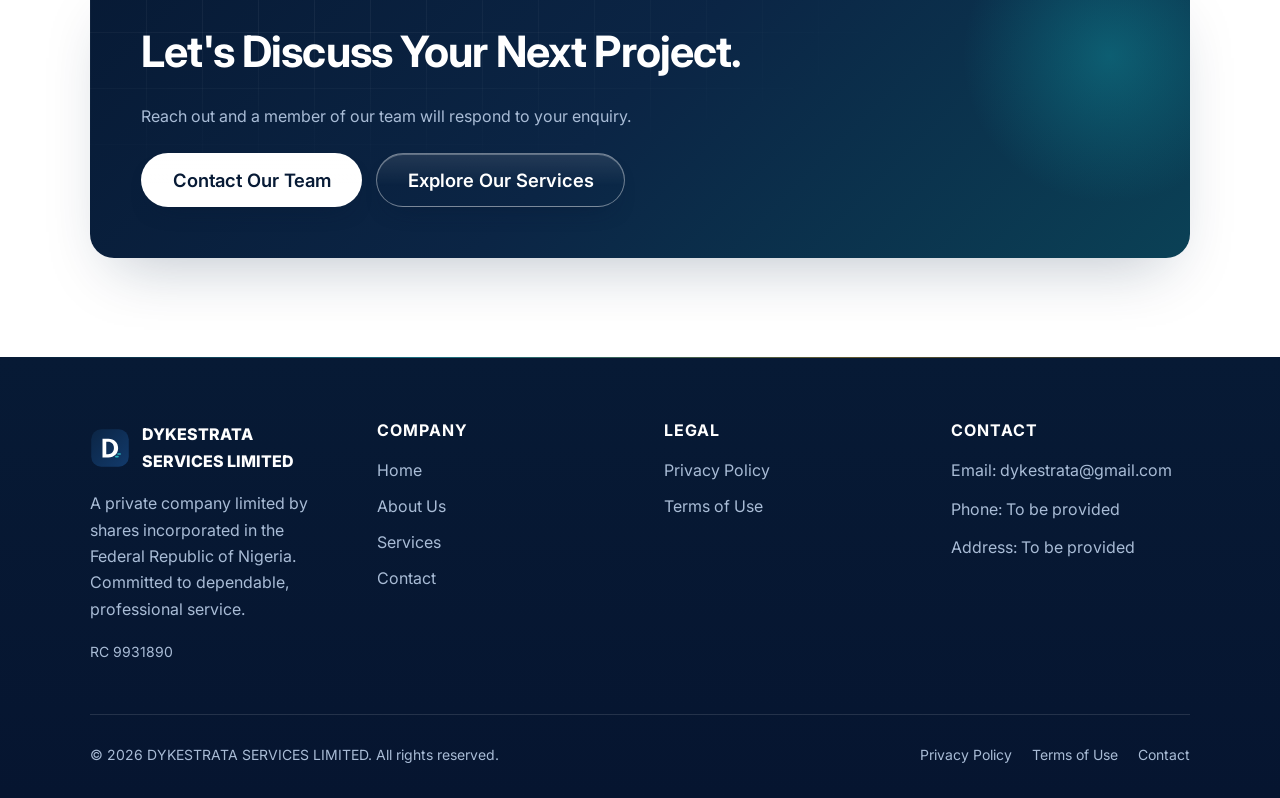
==== commit 55e8e7d2: "Shorten CTA heading to Let's Discuss Your Next Project" ====
--- a/about.html
+++ b/about.html
@@ -223,7 +223,7 @@
     <section class="section" aria-labelledby="about-cta">
       <div class="container">
         <div class="cta-band reveal">
-          <h2 id="about-cta">Let's Discuss Your Next Business Opportunity.</h2>
+          <h2 id="about-cta">Let's Discuss Your Next Project.</h2>
           <p>Reach out and a member of our team will respond to your enquiry.</p>
           <div class="btn-row">
             <a class="btn btn--on-dark btn--lg" href="contact.html">Contact Our Team</a>
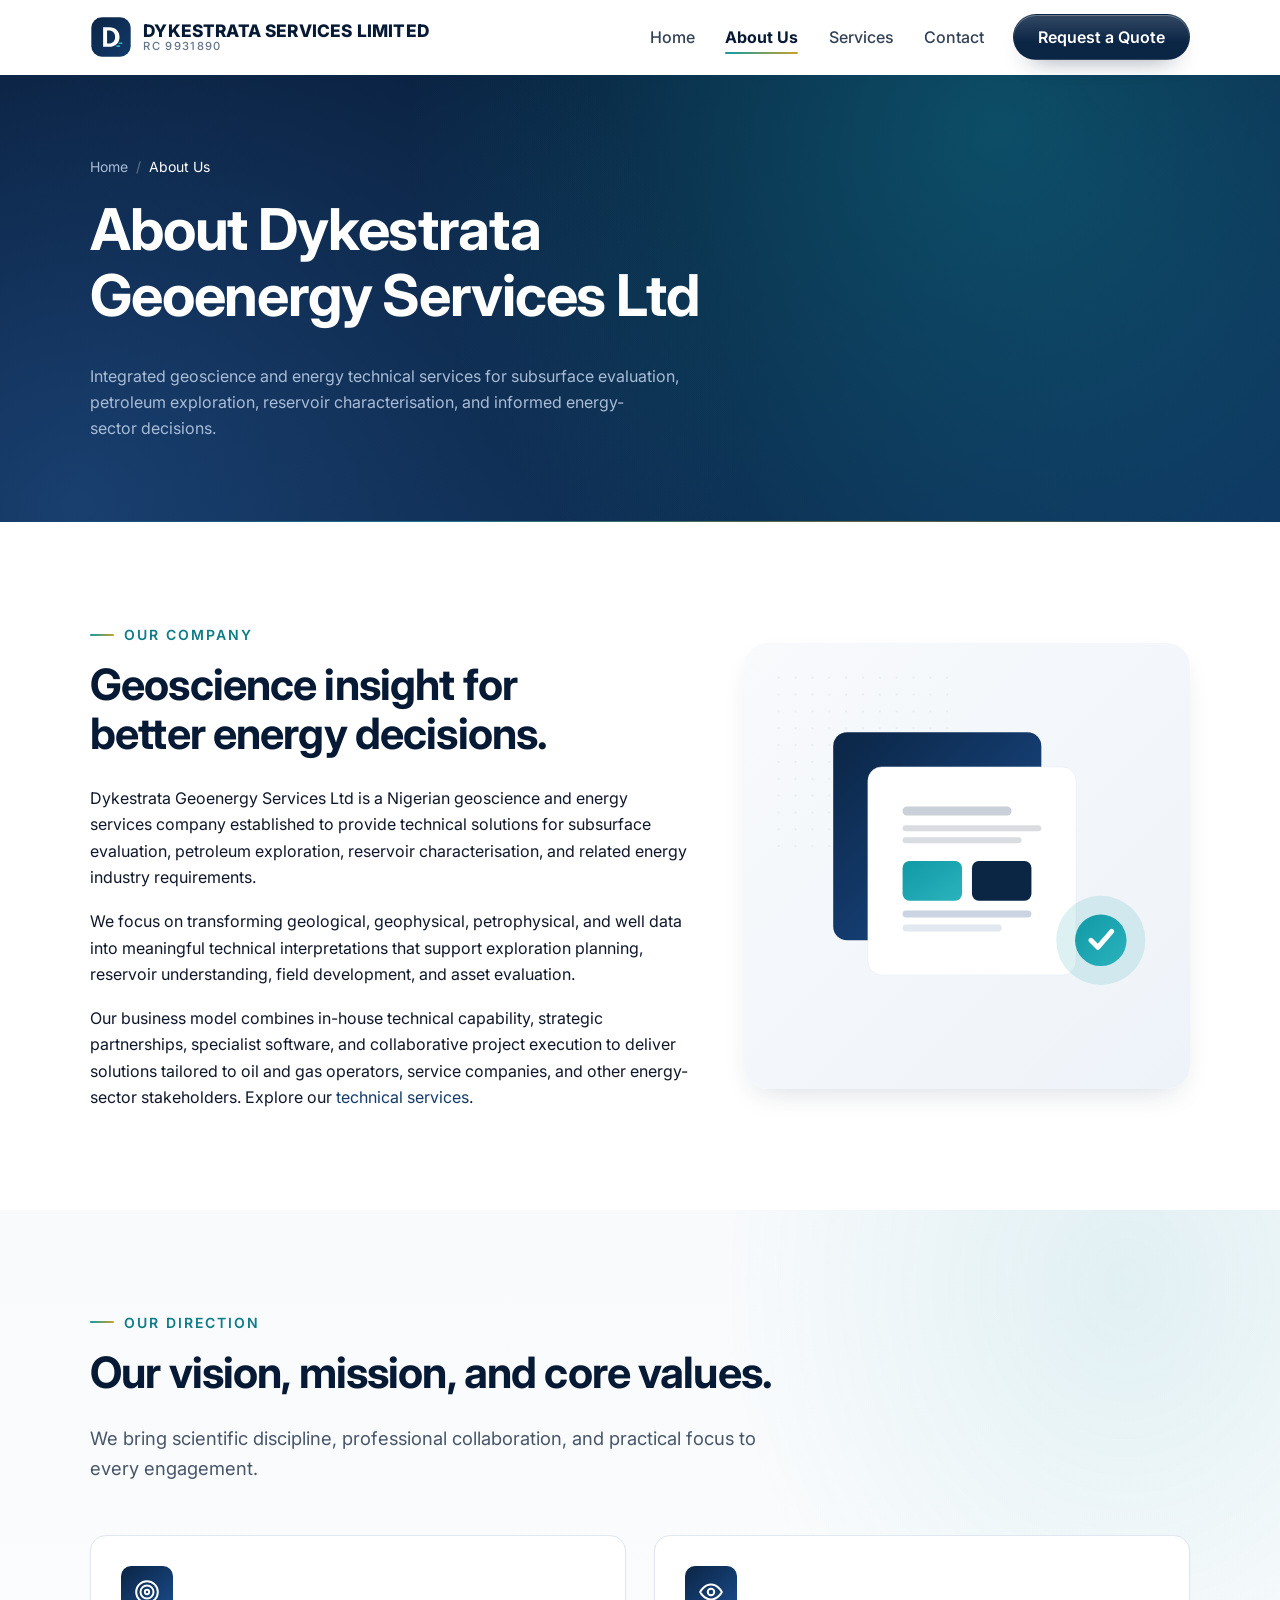
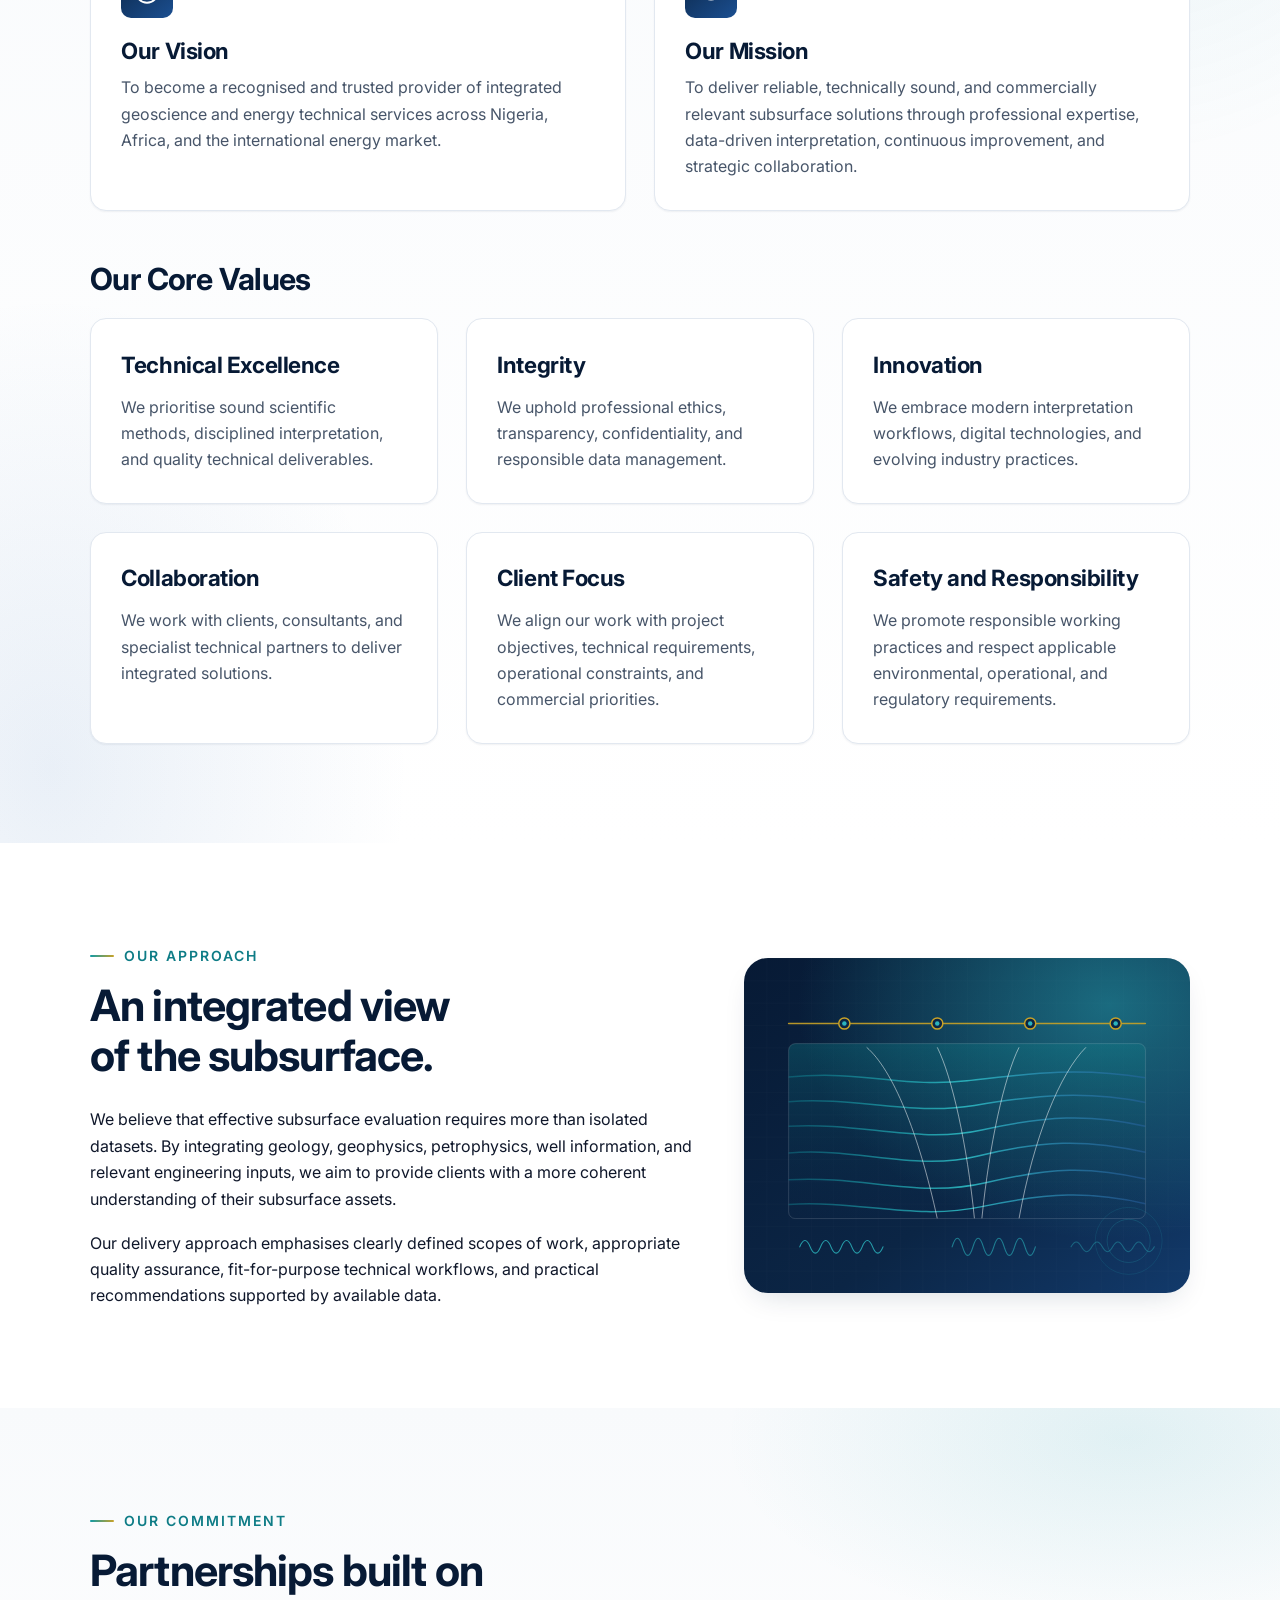
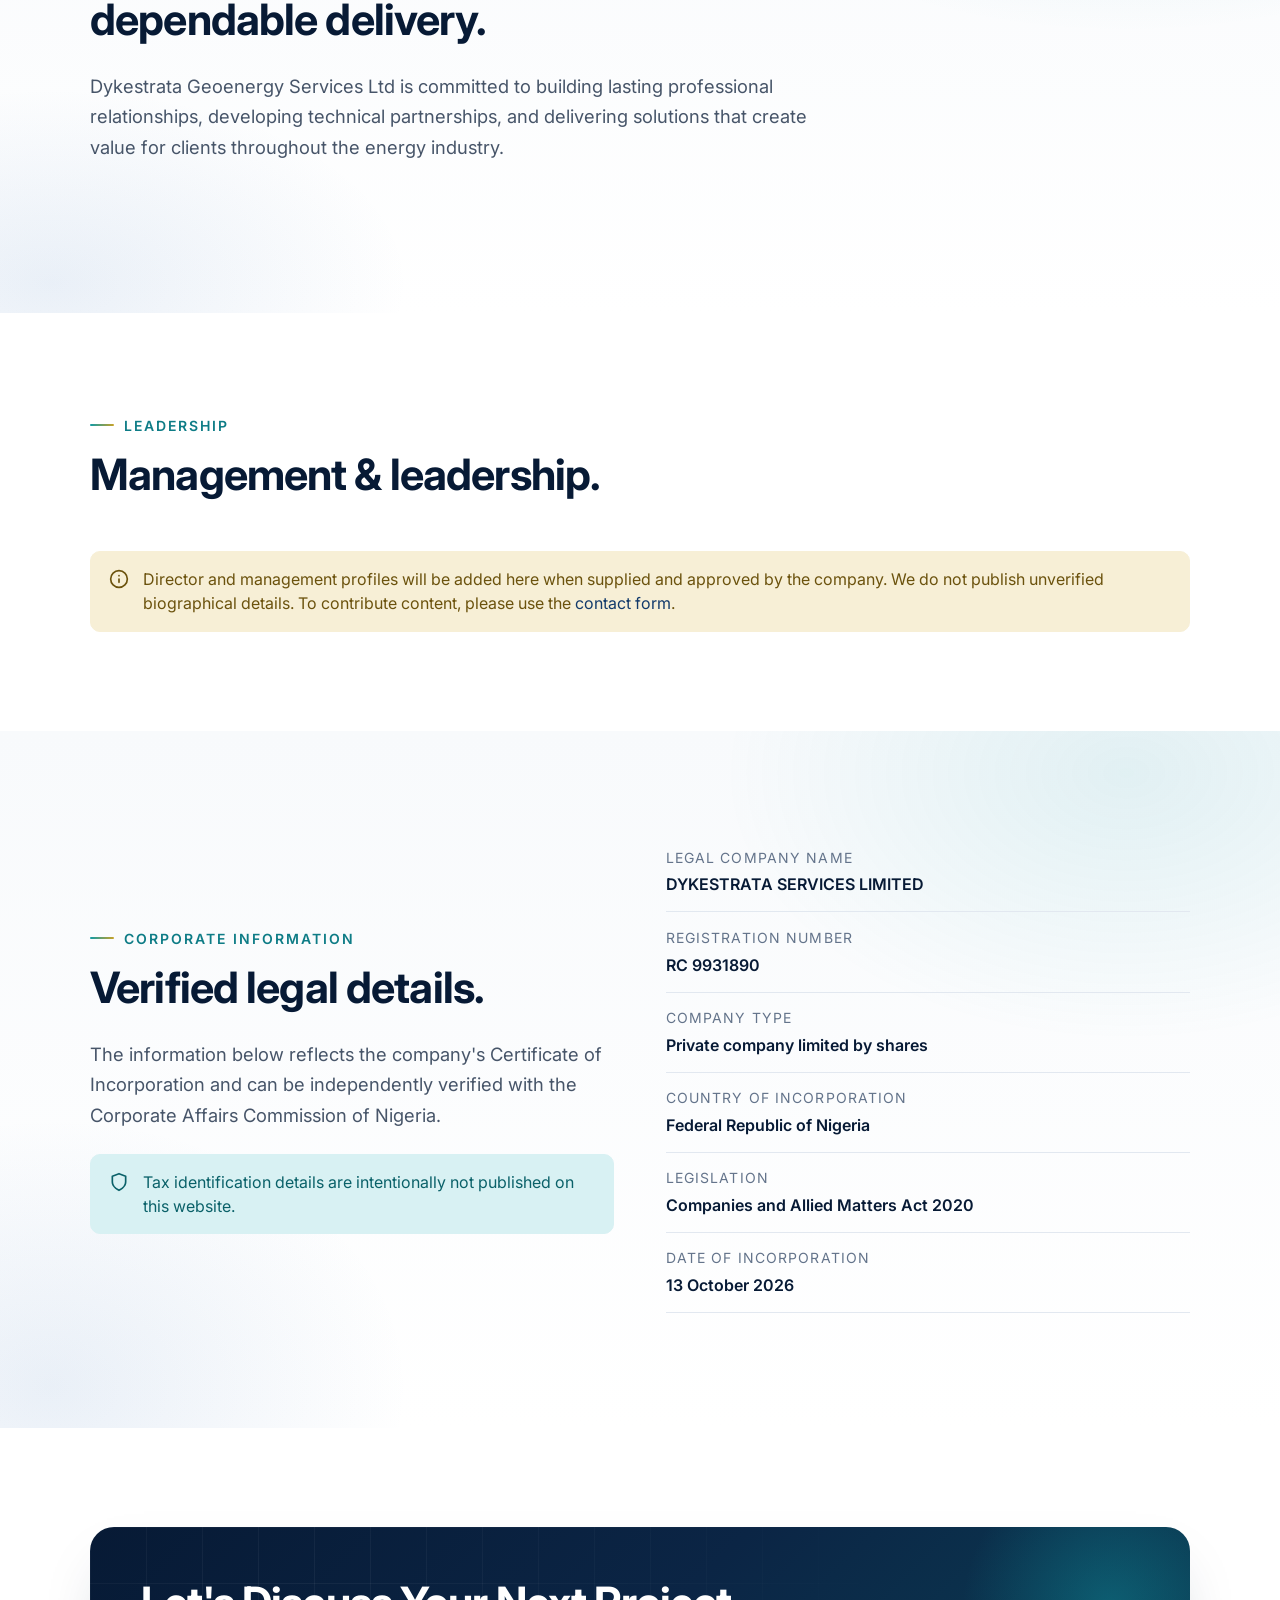
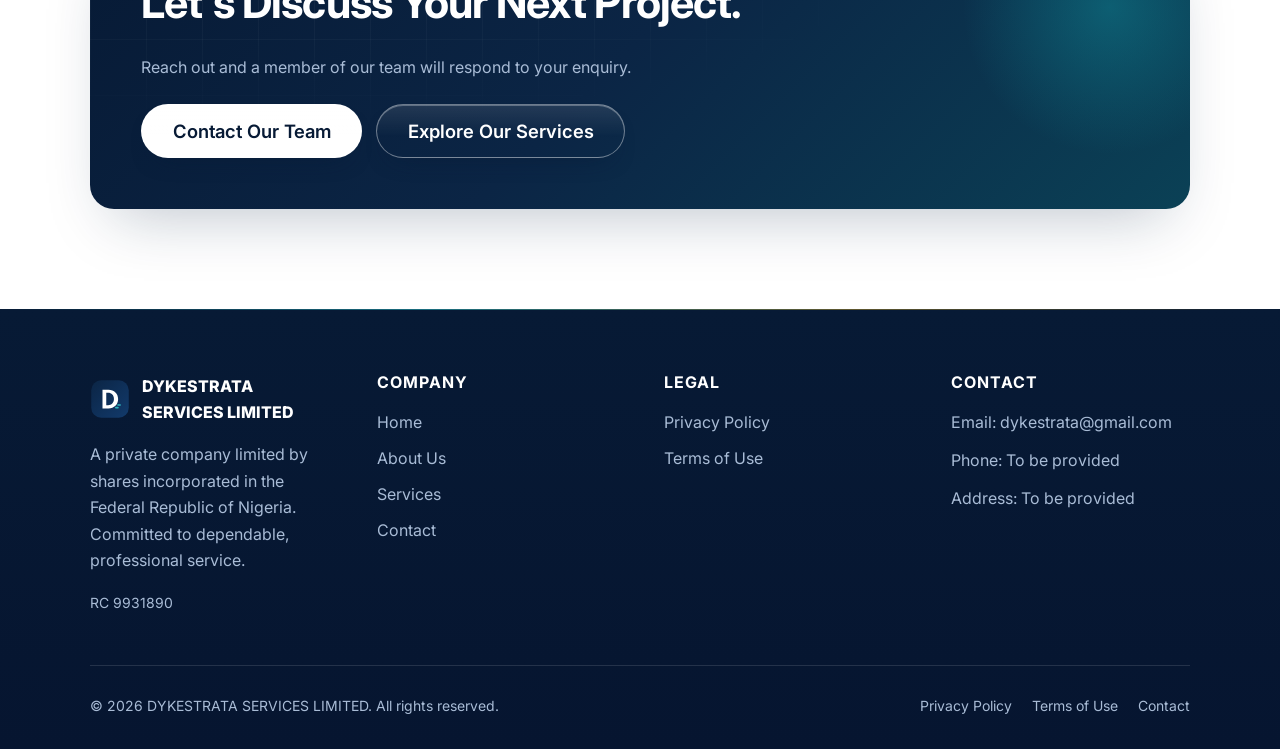
==== commit 9da4f6c2: "Add company profile and about content" ====
--- a/about.html
+++ b/about.html
@@ -3,16 +3,16 @@
 <head>
   <meta charset="utf-8">
   <meta name="viewport" content="width=device-width, initial-scale=1">
-  <title>About Us | DYKESTRATA SERVICES LIMITED (RC 9931890)</title>
-  <meta name="description" content="About DYKESTRATA SERVICES LIMITED (RC 9931890), a Nigerian private company incorporated under the Companies and Allied Matters Act 2020 and providing subsurface services.">
+  <title>About Dykestrata Geoenergy Services Ltd | DYKESTRATA SERVICES LIMITED</title>
+  <meta name="description" content="Learn about Dykestrata Geoenergy Services Ltd: our company, vision, mission, core values, integrated geoscience approach, and commitment to energy-sector clients.">
   <link rel="canonical" href="https://www.dykestrata.example/about.html">
   <meta name="theme-color" content="#0b2545">
   <meta name="robots" content="index,follow">
 
   <meta property="og:type" content="website">
   <meta property="og:site_name" content="DYKESTRATA SERVICES LIMITED">
-  <meta property="og:title" content="About DYKESTRATA SERVICES LIMITED">
-  <meta property="og:description" content="A Nigerian private company limited by shares, incorporated under the Companies and Allied Matters Act 2020.">
+  <meta property="og:title" content="About Dykestrata Geoenergy Services Ltd">
+  <meta property="og:description" content="Our company, vision, mission, values, integrated geoscience approach, and commitment to energy-sector clients.">
   <meta property="og:url" content="https://www.dykestrata.example/about.html">
   <meta property="og:image" content="https://www.dykestrata.example/assets/images/og-image.png">
   <meta property="og:locale" content="en_NG">
@@ -31,7 +31,7 @@
   {
     "@context": "https://schema.org",
     "@type": "AboutPage",
-    "name": "About DYKESTRATA SERVICES LIMITED",
+    "name": "About Dykestrata Geoenergy Services Ltd",
     "url": "https://www.dykestrata.example/about.html",
     "mainEntity": {
       "@type": "Organization",
@@ -79,12 +79,11 @@
           <li><a href="index.html">Home</a></li>
           <li><span aria-current="page">About Us</span></li>
         </ol>
-        <h1>About DYKESTRATA SERVICES LIMITED</h1>
+        <h1>About Dykestrata Geoenergy Services Ltd</h1>
         <p>
-          A Nigerian private company limited by shares providing subsurface,
-          environmental and oil and gas services — seismic, field studies,
-          petrophysics, pore pressure and geomechanics, environmental services,
-          and facilities and project support.
+          Integrated geoscience and energy technical services for subsurface
+          evaluation, petroleum exploration, reservoir characterisation, and
+          informed energy-sector decisions.
         </p>
       </div>
     </section>
@@ -94,22 +93,26 @@
       <div class="container">
         <div class="split split--wide-left">
           <div class="reveal">
-            <span class="eyebrow">Company Overview</span>
-            <h2 id="overview-title">Our purpose and focus.</h2>
+            <span class="eyebrow">Our Company</span>
+            <h2 id="overview-title">Geoscience insight for better energy decisions.</h2>
             <p>
-              DYKESTRATA SERVICES LIMITED is a private company limited by shares,
-              incorporated in the Federal Republic of Nigeria under the Companies
-              and Allied Matters Act 2020. The company was incorporated on
-              <strong>13 October 2026</strong> and its registration number is
-              <strong>RC 9931890</strong>.
+              Dykestrata Geoenergy Services Ltd is a Nigerian geoscience and energy
+              services company established to provide technical solutions for
+              subsurface evaluation, petroleum exploration, reservoir
+              characterisation, and related energy industry requirements.
             </p>
             <p>
-              Our focus is subsurface services: seismic acquisition, processing
-              and interpretation; field development and prospectivity studies;
-              petrophysics; and pore pressure and geomechanics. These are
-              supported by environmental services and by oil and gas facilities
-              and project support. Each service line is described in detail on
-              our <a href="services.html">services page</a>.
+              We focus on transforming geological, geophysical, petrophysical,
+              and well data into meaningful technical interpretations that
+              support exploration planning, reservoir understanding, field
+              development, and asset evaluation.
+            </p>
+            <p>
+              Our business model combines in-house technical capability,
+              strategic partnerships, specialist software, and collaborative
+              project execution to deliver solutions tailored to oil and gas
+              operators, service companies, and other energy-sector stakeholders.
+              Explore our <a href="services.html">technical services</a>.
             </p>
           </div>
           <figure style="margin:0;border-radius:var(--radius-lg);overflow:hidden;box-shadow:var(--shadow-md);">
@@ -119,37 +122,66 @@
       </div>
     </section>
 
-    <!-- Mission & vision (pending approval) -->
+    <!-- Vision, mission and values -->
     <section class="section section--alt" aria-labelledby="mission-title">
       <div class="container">
         <div class="section-head">
-          <span class="eyebrow">Direction</span>
-          <h2 id="mission-title">Mission, vision, and values.</h2>
-          <p class="lede">These statements are proposed and await formal board approval before publication as commitments.</p>
+          <span class="eyebrow">Our Direction</span>
+          <h2 id="mission-title">Our vision, mission, and core values.</h2>
+          <p class="lede">We bring scientific discipline, professional collaboration, and practical focus to every engagement.</p>
         </div>
         <div class="grid grid-2">
           <article class="card reveal">
             <div class="card-icon" aria-hidden="true">
               <svg viewBox="0 0 24 24" fill="none" stroke="currentColor" stroke-width="1.8" stroke-linecap="round" stroke-linejoin="round"><circle cx="12" cy="12" r="10"/><circle cx="12" cy="12" r="6"/><circle cx="12" cy="12" r="2"/></svg>
             </div>
-            <h3>Proposed Mission</h3>
-            <p>To deliver dependable business services that meet agreed requirements and earn the lasting trust of our clients.</p>
+            <h3>Our Vision</h3>
+            <p>To become a recognised and trusted provider of integrated geoscience and energy technical services across Nigeria, Africa, and the international energy market.</p>
           </article>
           <article class="card reveal">
             <div class="card-icon" aria-hidden="true">
               <svg viewBox="0 0 24 24" fill="none" stroke="currentColor" stroke-width="1.8" stroke-linecap="round" stroke-linejoin="round"><path d="M2 12s3.5-7 10-7 10 7 10 7-3.5 7-10 7-10-7-10-7Z"/><circle cx="12" cy="12" r="3"/></svg>
             </div>
-            <h3>Proposed Vision</h3>
-            <p>To grow into a trusted professional services partner for organisations within the sectors we serve.</p>
+            <h3>Our Mission</h3>
+            <p>To deliver reliable, technically sound, and commercially relevant subsurface solutions through professional expertise, data-driven interpretation, continuous improvement, and strategic collaboration.</p>
           </article>
         </div>
 
-        <h3 style="margin-top:3rem;">Core Values</h3>
-        <ul class="check-list grid grid-2" style="margin-top:1rem;">
-          <li>Professionalism in all dealings.</li>
-          <li>Commitment to agreed requirements.</li>
-          <li>Integrity and transparency.</li>
-        </ul>
+        <h3 style="margin-top:3rem;">Our Core Values</h3>
+        <div class="grid grid-3" style="margin-top:1rem;">
+          <article class="card"><h4>Technical Excellence</h4><p>We prioritise sound scientific methods, disciplined interpretation, and quality technical deliverables.</p></article>
+          <article class="card"><h4>Integrity</h4><p>We uphold professional ethics, transparency, confidentiality, and responsible data management.</p></article>
+          <article class="card"><h4>Innovation</h4><p>We embrace modern interpretation workflows, digital technologies, and evolving industry practices.</p></article>
+          <article class="card"><h4>Collaboration</h4><p>We work with clients, consultants, and specialist technical partners to deliver integrated solutions.</p></article>
+          <article class="card"><h4>Client Focus</h4><p>We align our work with project objectives, technical requirements, operational constraints, and commercial priorities.</p></article>
+          <article class="card"><h4>Safety and Responsibility</h4><p>We promote responsible working practices and respect applicable environmental, operational, and regulatory requirements.</p></article>
+        </div>
+      </div>
+    </section>
+
+    <section class="section" aria-labelledby="approach-title">
+      <div class="container">
+        <div class="split split--wide-left">
+          <div class="reveal">
+            <span class="eyebrow">Our Approach</span>
+            <h2 id="approach-title">An integrated view of the subsurface.</h2>
+            <p>We believe that effective subsurface evaluation requires more than isolated datasets. By integrating geology, geophysics, petrophysics, well information, and relevant engineering inputs, we aim to provide clients with a more coherent understanding of their subsurface assets.</p>
+            <p>Our delivery approach emphasises clearly defined scopes of work, appropriate quality assurance, fit-for-purpose technical workflows, and practical recommendations supported by available data.</p>
+          </div>
+          <figure style="margin:0;border-radius:var(--radius-lg);overflow:hidden;box-shadow:var(--shadow-md);">
+            <img src="assets/images/slide-seismic.svg" alt="Illustration of interpreted seismic reflectors and subsurface layers" width="1200" height="900" loading="lazy">
+          </figure>
+        </div>
+      </div>
+    </section>
+
+    <section class="section section--alt" aria-labelledby="commitment-title">
+      <div class="container">
+        <div class="section-head">
+          <span class="eyebrow">Our Commitment</span>
+          <h2 id="commitment-title">Partnerships built on dependable delivery.</h2>
+          <p class="lede">Dykestrata Geoenergy Services Ltd is committed to building lasting professional relationships, developing technical partnerships, and delivering solutions that create value for clients throughout the energy industry.</p>
+        </div>
       </div>
     </section>
 
--- a/assets/css/styles.css
+++ b/assets/css/styles.css
@@ -309,6 +309,136 @@
   .split--wide-right {
     grid-template-columns: 0.85fr 1.15fr;
   }
+}
+
+/* Home page visual system, closely following the supplied Dykestrata concept. */
+.home-brand { gap: .65rem; min-width: 0; }
+.home-brand__mark { width: 76px; height: 76px; display: grid; place-items: center; border-right: 2px solid #173764; padding-right: 8px; }
+.home-brand__mark img { width: 68px; height: 68px; object-fit: contain; }
+.home-brand__wordmark { display:flex; flex-direction:column; line-height:1; color:#102e59; min-width: 225px; }
+.home-brand__wordmark strong { font-size: clamp(1.45rem,2vw,2rem); letter-spacing:.015em; white-space:nowrap; }
+.home-brand__wordmark strong span { color:#4f792b; }
+.home-brand__wordmark small { font-size:.74rem; color:#4e762c; font-weight:700; letter-spacing:.22em; margin-top:.32rem; text-align:center; }
+.home-brand__wordmark .home-brand__services { font-size:.52rem; color:#173764; letter-spacing:.34em; margin-top:.46rem; }
+.site-header:has(.home-brand) { background:#fff; border:0; }
+.site-header:has(.home-brand) .header-inner { max-width:none; min-height:96px; padding-inline:clamp(24px,3.5vw,64px); }
+.site-header:has(.home-brand) .primary-nav { gap:clamp(1rem,2vw,2.4rem); }
+.site-header:has(.home-brand) .primary-nav ul { gap:clamp(1rem,2vw,2.35rem); }
+.site-header:has(.home-brand) .primary-nav a { color:#0c2852; font-size:.9rem; font-weight:600; }
+.site-header:has(.home-brand) .primary-nav li:first-child a { color:#4d772c; border-bottom:2px solid #4d772c; padding-bottom:.55rem; }
+.site-header:has(.home-brand) .nav-cta { background:#4e772c; border-radius:999px; padding:.9rem 1.65rem; white-space:nowrap; }
+.home-hero { position:relative; isolation:isolate; height:clamp(380px,25.4vw,490px); min-height:380px; overflow:hidden; color:white; background:#071e3b; }
+.home-hero__backdrop { position:absolute; inset:0 0 0 27%; z-index:-2; overflow:hidden; background:linear-gradient(90deg,#082343 0%,transparent 20%,#061a33 100%); }
+.home-hero__backdrop:before { content:""; position:absolute; inset:0; z-index:2; background:linear-gradient(90deg,#061e3b 0%,rgba(7,31,59,.83) 13%,rgba(7,31,59,.12) 48%,rgba(4,19,37,.38) 100%),linear-gradient(0deg,rgba(4,20,39,.15),transparent 45%); }
+.home-hero__backdrop img { height:100%; width:100%; max-width:none; object-fit:cover; object-position:center 48%; opacity:.95; }
+.home-hero__content { position:relative; width:min(590px,52%); padding:clamp(28px,2vw,42px) 0 30px clamp(32px,4vw,66px); z-index:3; }
+.home-hero__kicker { font-size:clamp(.57rem,.67vw,.78rem); line-height:1.5; font-weight:700; white-space:nowrap; letter-spacing:.015em; margin:0 0 1rem; }
+.home-hero__kicker i { display:inline-block; height:13px; border-left:2px solid #79a632; margin:0 .65rem; vertical-align:middle; }
+.home-hero h1 { color:#fff; font-size:clamp(2.55rem,3vw,3.35rem); line-height:1.02; letter-spacing:-.04em; margin:0 0 .72rem; }
+.home-hero h1 span { color:#8dbb35; }
+.home-hero__description { max-width:480px; color:#f3f6fa; font-size:clamp(.92rem,1vw,1rem); line-height:1.5; font-weight:500; margin-bottom:1rem; }
+.home-hero .btn-row { gap:1rem; }
+.home-btn { min-height:42px; font-size:.85rem; padding:.65rem 1.35rem; gap:.75rem; }
+.home-btn--green { --btn-bg:#58832d; --btn-fg:#fff; border-color:#98c54d; }
+.home-btn--outline { --btn-bg:rgba(5,28,55,.32); --btn-fg:#fff; --btn-border:#fff; min-width:180px; }
+.home-btn--blue { --btn-bg:#fff; --btn-fg:#092957; --btn-border:#123f82; }
+.home-hero__labels { position:absolute; left:75%; top:39%; display:grid; gap:2.2rem; z-index:3; }
+.home-hero__labels span { background:#071a32; border:1px solid #e2edf7; color:white; border-radius:5px; padding:.22rem .55rem; font-size:.72rem; }
+.home-services { min-height:98px; display:grid; grid-template-columns:repeat(5,1fr); align-items:center; background:#fff; padding:10px clamp(30px,3.7vw,66px); box-shadow:0 2px 9px rgba(8,31,61,.08); }
+.home-services a { min-height:58px; display:flex; align-items:center; gap:18px; padding:0 clamp(12px,2.5vw,42px); color:#0d2a58; border-right:1px solid #ced7e2; }
+.home-services a:first-child { padding-left:0; }.home-services a:last-child { border:0;padding-right:0; }
+.service-symbol { flex:0 0 68px; width:68px;height:68px; display:grid;place-items:center;background:#09264f;color:white;border-radius:50%;font-size:2.8rem;font-weight:500;line-height:1;box-shadow:0 2px 5px #c4d1df; }
+.service-symbol--green { color:#92bd37; }.service-symbol--red { color:#ff292e; }
+.home-services span { display:grid;gap:2px; }.home-services strong { font-size:.79rem;white-space:nowrap; }.home-services small { color:#385176;font-size:.76rem;white-space:nowrap; }
+.home-panels { display:grid;grid-template-columns:45% 55%;min-height:265px; }
+.home-panels h2 { margin:.35rem 0 .7rem;font-size:clamp(1.5rem,1.7vw,1.9rem);line-height:1.1; }
+.home-panels p { font-size:.92rem;line-height:1.55;margin-bottom:1rem;max-width:430px; }
+.home-approach { position:relative;display:grid;grid-template-columns:1.15fr .85fr;align-items:center;gap:2.3rem;background-color:#07264a;color:white;padding:26px clamp(30px,4.5vw,78px);overflow:hidden; }
+.home-approach:before { content:"";position:absolute;inset:0;opacity:.12;background:repeating-radial-gradient(ellipse at 8% 55%,transparent 0 37px,#7096b9 38px 39px,transparent 40px 63px);pointer-events:none; }
+.home-approach>* { position:relative; }.home-approach h2 { color:white; }.home-approach p { color:#e0e9f3; }
+.home-eyebrow { color:#9dc72c;font-size:.72rem;letter-spacing:.06em;font-weight:700; }
+.home-approach ul { list-style:none;padding:0;margin:0;font-size:.84rem;font-weight:600; }
+.home-approach li { margin:.47rem 0; }.home-approach li:before { content:"✓";display:inline-grid;place-items:center;width:17px;height:17px;border-radius:50%;background:#7db32d;color:#062348;margin-right:12px;font-weight:900; }
+.home-industries { display:grid;grid-template-columns:.9fr 1.1fr;align-items:center;gap:clamp(20px,3vw,52px);background:#f1f5f8;padding:20px clamp(30px,4.5vw,78px); }
+.home-industry-intro { border-right:1px solid #cbd6e1;padding-right:clamp(18px,3vw,48px); }
+.home-industry-intro h2 { color:#0c2c63;max-width:340px; }.home-industry-intro p { color:#314e75; }
+.industry-list { list-style:none;padding:0;margin:0; }.industry-list li { display:grid;grid-template-columns:54px 1fr 12px;align-items:center;gap:12px;min-height:54px;border-bottom:1px solid #d7e0e9;color:#0c2d61;font-size:.82rem; }
+.industry-list li:last-child { border:0; }.industry-list li>span { width:48px;height:48px;display:grid;place-items:center;border-radius:50%;background:#d9e6ee;font-size:1.5rem;overflow:hidden; }.industry-list li>b { font-weight:700; }.industry-list small { display:block;color:#405b7e;font-size:.75rem;font-weight:400; }.industry-list li>i { font-size:1.25rem;font-style:normal; }
+.home-signoff { min-height:59px;display:flex;align-items:center;justify-content:center;gap:20px;flex-wrap:wrap;padding:9px 20px 12px;color:#153566;position:relative;background:linear-gradient(176deg,#f1f5f8 0%,white 48%,white 100%);text-align:center; }
+.home-signoff span { width:62px;height:1px;background:#5e8b35; }.home-signoff b { font-size:.7rem;letter-spacing:.3em; }.home-signoff small { flex-basis:100%;font-size:.55rem;letter-spacing:.42em;color:#4d6d9b;margin-top:-10px; }
+.home-more { padding-top:5rem; }
+@media(max-width:1100px) { .site-header:has(.home-brand) .header-inner { padding-inline:20px; }.home-brand__wordmark{min-width:185px}.home-brand__wordmark strong{font-size:1.45rem}.site-header:has(.home-brand) .primary-nav,.site-header:has(.home-brand) .primary-nav ul{gap:.9rem}.site-header:has(.home-brand) .primary-nav a{font-size:.78rem}.home-services{padding-inline:25px}.home-services a{padding-inline:14px;gap:10px}.service-symbol{flex-basis:52px;width:52px;height:52px;font-size:2.2rem} }
+@media(max-width:780px) { .home-brand__mark{width:56px;height:56px}.home-brand__mark img{width:50px;height:50px}.home-brand__wordmark{min-width:150px}.home-brand__wordmark strong{font-size:1.2rem}.home-brand__wordmark small{font-size:.57rem}.home-brand__wordmark .home-brand__services{font-size:.42rem}.site-header:has(.home-brand) .header-inner{min-height:72px}.site-header:has(.home-brand) .primary-nav{background:#fff}.home-hero{height:auto;min-height:480px}.home-hero__backdrop{inset:0}.home-hero__backdrop:before{background:linear-gradient(90deg,rgba(4,24,48,.96),rgba(4,24,48,.72)),linear-gradient(0deg,rgba(4,24,48,.2),transparent)}.home-hero__content{width:100%;max-width:600px;padding:34px 24px 40px}.home-hero__kicker{white-space:normal;font-size:.62rem}.home-hero h1{font-size:clamp(2.45rem,9vw,3.3rem)}.home-hero__description{font-size:.93rem}.home-hero__labels{display:none}.home-services{grid-template-columns:1fr 1fr;padding:14px 22px}.home-services a{padding:10px 8px;border-right:0;border-bottom:1px solid #dce3ea}.home-services a:last-child{grid-column:1/-1}.service-symbol{flex-basis:48px;width:48px;height:48px;font-size:2rem}.home-services strong{font-size:.67rem}.home-services small{font-size:.65rem}.home-panels{grid-template-columns:1fr}.home-approach{padding:28px 24px;gap:12px}.home-industries{grid-template-columns:1fr;padding:26px 24px}.home-industry-intro{border-right:0;border-bottom:1px solid #cbd6e1;padding:0 0 22px}.home-signoff small{font-size:.48rem;letter-spacing:.2em}.home-more{padding-top:3rem} }
+@media(max-width:420px) { .home-approach{grid-template-columns:1fr}.home-approach ul{columns:2}.home-hero .btn-row{gap:.55rem}.home-btn{padding-inline:1rem;font-size:.78rem;min-width:0} }
+
+/* Reference-image artwork is used as a responsive visual layer; live text and
+   links remain in the document for accessibility and interaction. */
+@media (min-width:781px) {
+  .home-brand { width:clamp(300px,21.83vw,365px); }
+  .home-brand > img { width:100%; height:auto; max-width:none; }
+  .home-hero { height:25.36vw; min-height:380px; max-height:490px; }
+  .home-hero__backdrop { left:37.08%; right:0; }
+  .home-hero__backdrop:before { background:linear-gradient(90deg,#061e3b 0%,rgba(7,31,59,.83) 6%,rgba(7,31,59,.12) 25%,rgba(4,19,37,.12) 100%); }
+  .home-hero__labels { display:none; }
+  .home-services { min-height:97px; padding-block:0; background:#fff url("../images/home-services-reference.png") center/100% 100% no-repeat; }
+  .home-services a { color:transparent; }
+  .home-services a * { opacity:0; }
+  .home-panels { min-height:320px; background:none; }
+  .home-approach { background-color:#07264a; }
+  .home-industries { background-color:#f1f5f8; }
+  .home-signoff { min-height:3.53vw; background:url("../images/home-signoff-reference.png") center/100% 100% no-repeat; }
+  .home-signoff > * { opacity:0; }
+}
+@media(max-width:780px) {
+  .home-brand { width:min(235px,62vw); }
+  .home-brand > img { width:100%; height:auto; max-width:none; }
+  .home-hero__backdrop img { object-position:62% center; }
+  .home-services { background-image:none; }
+  .home-services a { color:#0d2a58; }
+  .home-services a * { opacity:1; }
+  .home-panels { min-height:0; background:none; }
+  .home-approach { background-color:#07264a; }
+  .home-approach > *, .home-industries > * { opacity:1; }
+  .home-signoff { min-height:59px; background:linear-gradient(176deg,#f1f5f8 0%,white 48%,white 100%); }
+  .home-signoff > * { opacity:1; }
+}
+
+@media (min-width:781px) and (max-width:1200px) {
+  .home-services {
+    min-height:0;
+    grid-template-columns:repeat(3,minmax(0,1fr));
+    gap:0 14px;
+    padding:16px 28px;
+    background-image:none;
+  }
+  .home-services a {
+    min-height:82px;
+    padding:8px 10px;
+    border-right:0;
+    border-bottom:1px solid #dce3ea;
+    color:#0d2a58;
+  }
+  .home-services a * { opacity:1; }
+  .home-services strong { font-size:.72rem; }
+  .home-services small { font-size:.7rem; }
+  .service-symbol { flex-basis:56px;width:56px;height:56px;font-size:2.25rem; }
+  .home-panels { min-height:0;background:none; }
+  .home-approach,.home-industries { min-height:300px;padding:28px clamp(24px,3vw,40px); }
+  .home-approach > *, .home-industries > * { opacity:1; }
+  .home-industries { gap:22px; }
+  .home-industry-intro { padding-right:20px; }
+  .home-signoff { min-height:70px;background-size:100% 100%; }
+  .home-signoff > * { opacity:1; }
+}
+@media (min-width:781px) and (max-width:1024px) {
+  .home-panels { grid-template-columns:1fr; }
+  .home-approach,.home-industries { min-height:270px; }
+}
+@media (min-width:1201px) {
+  .home-panels { min-height:320px; }
+  .home-approach,.home-industries { padding-block:32px; }
+  .home-approach { gap:clamp(24px,3vw,52px); }
+  .home-industries { gap:clamp(28px,3vw,52px); }
 }
 
 .stack-sm > * + * {
